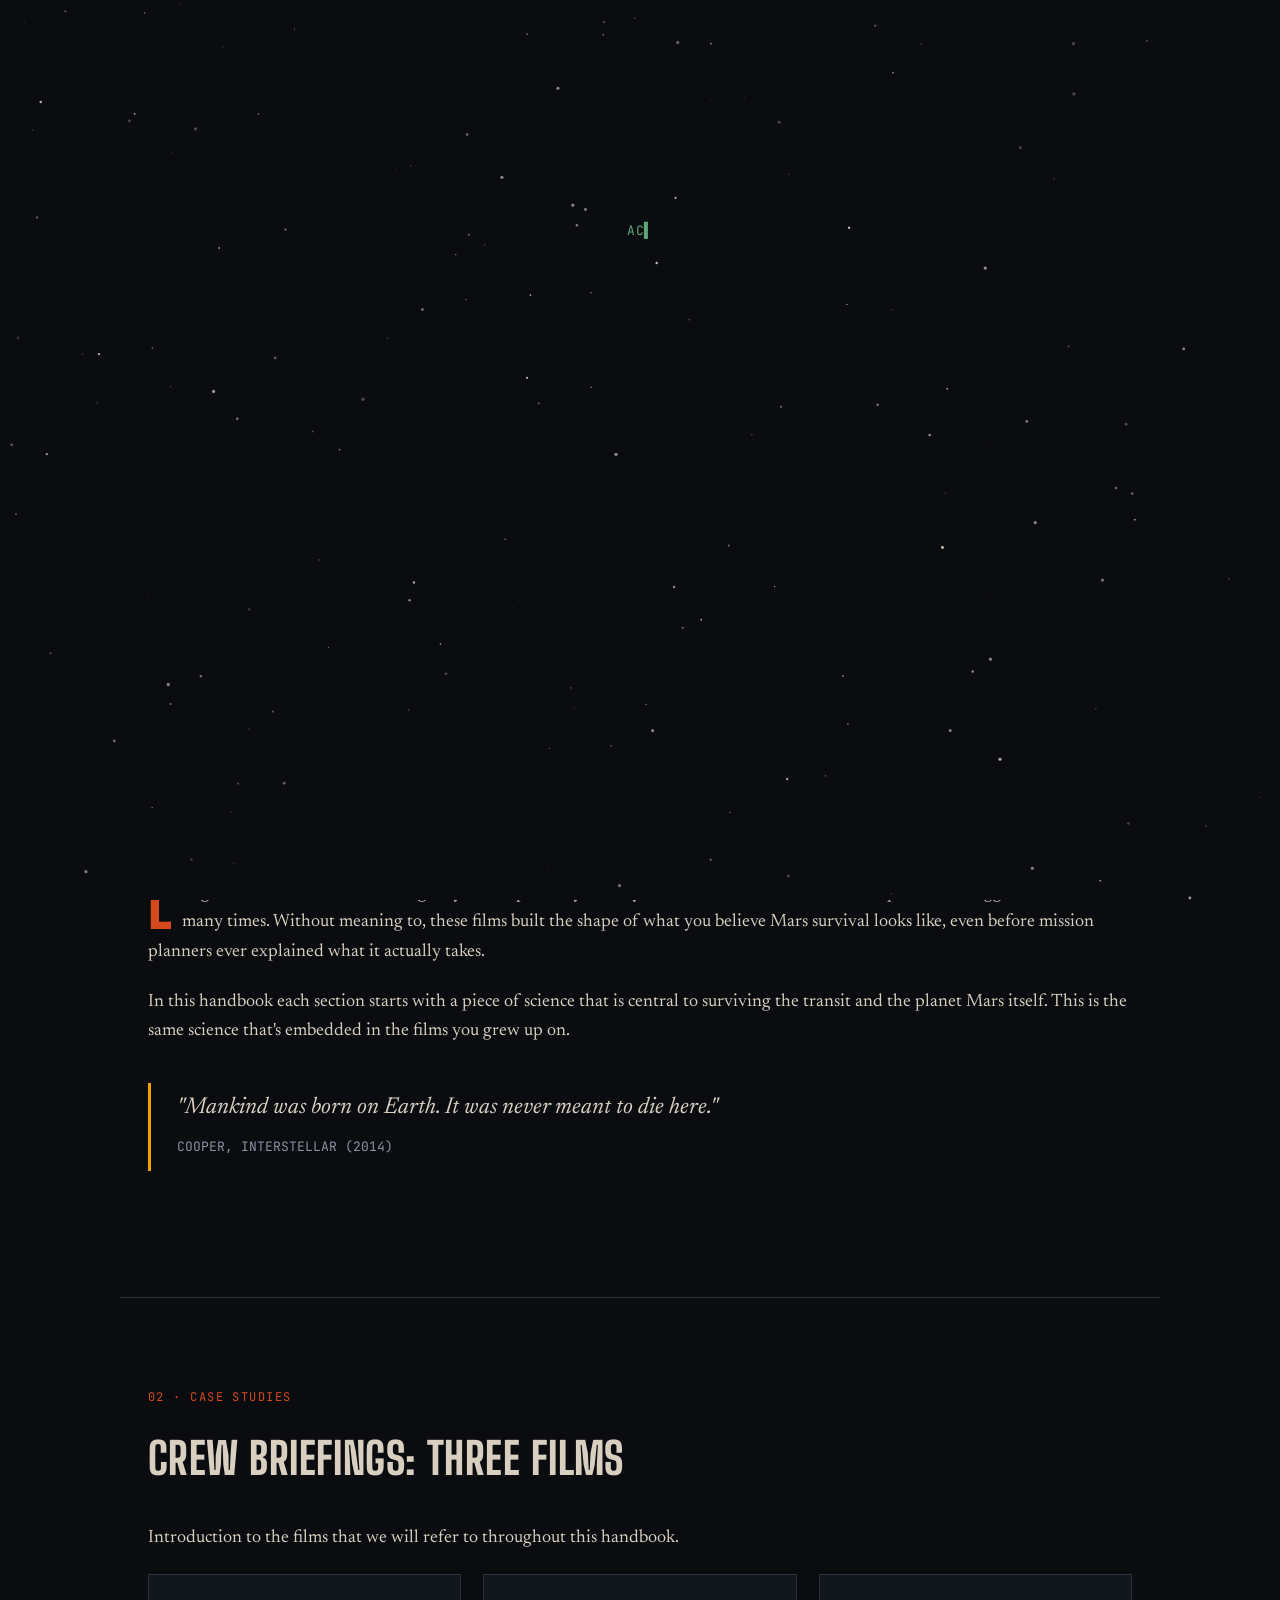
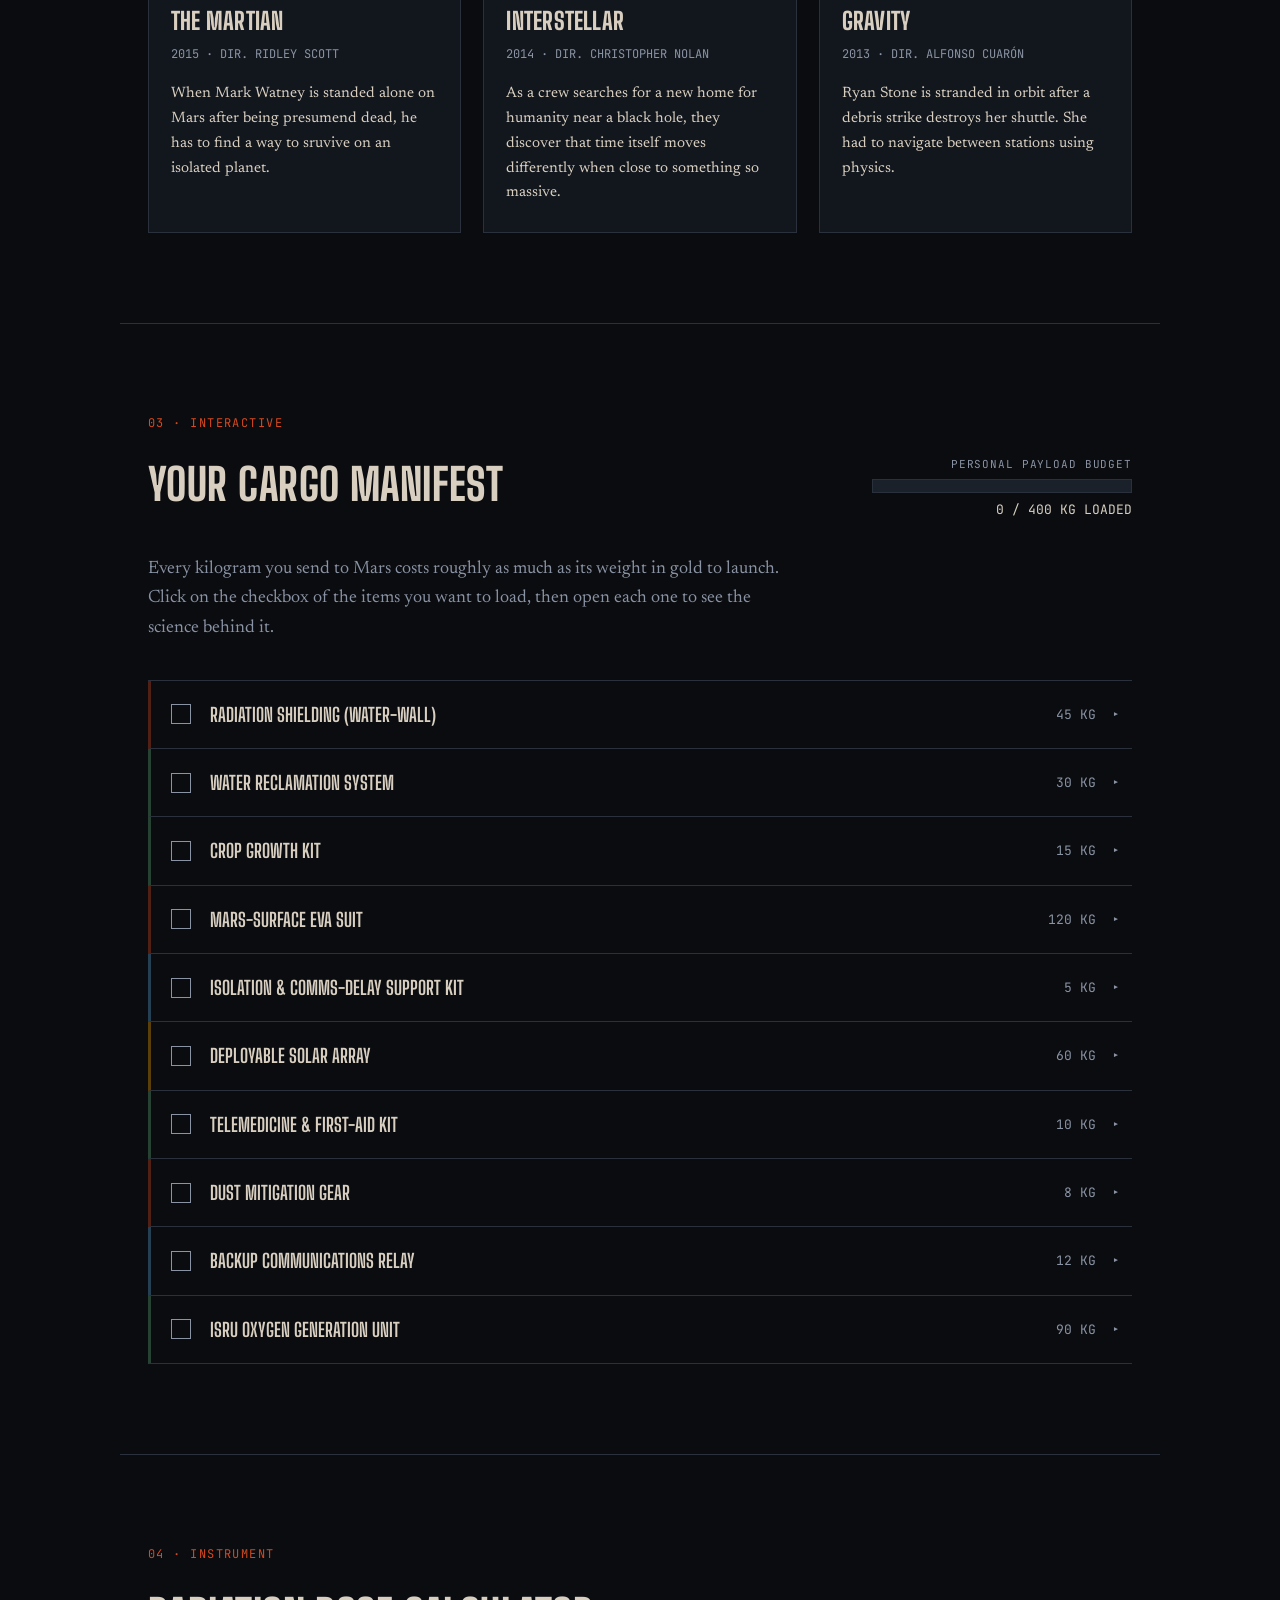
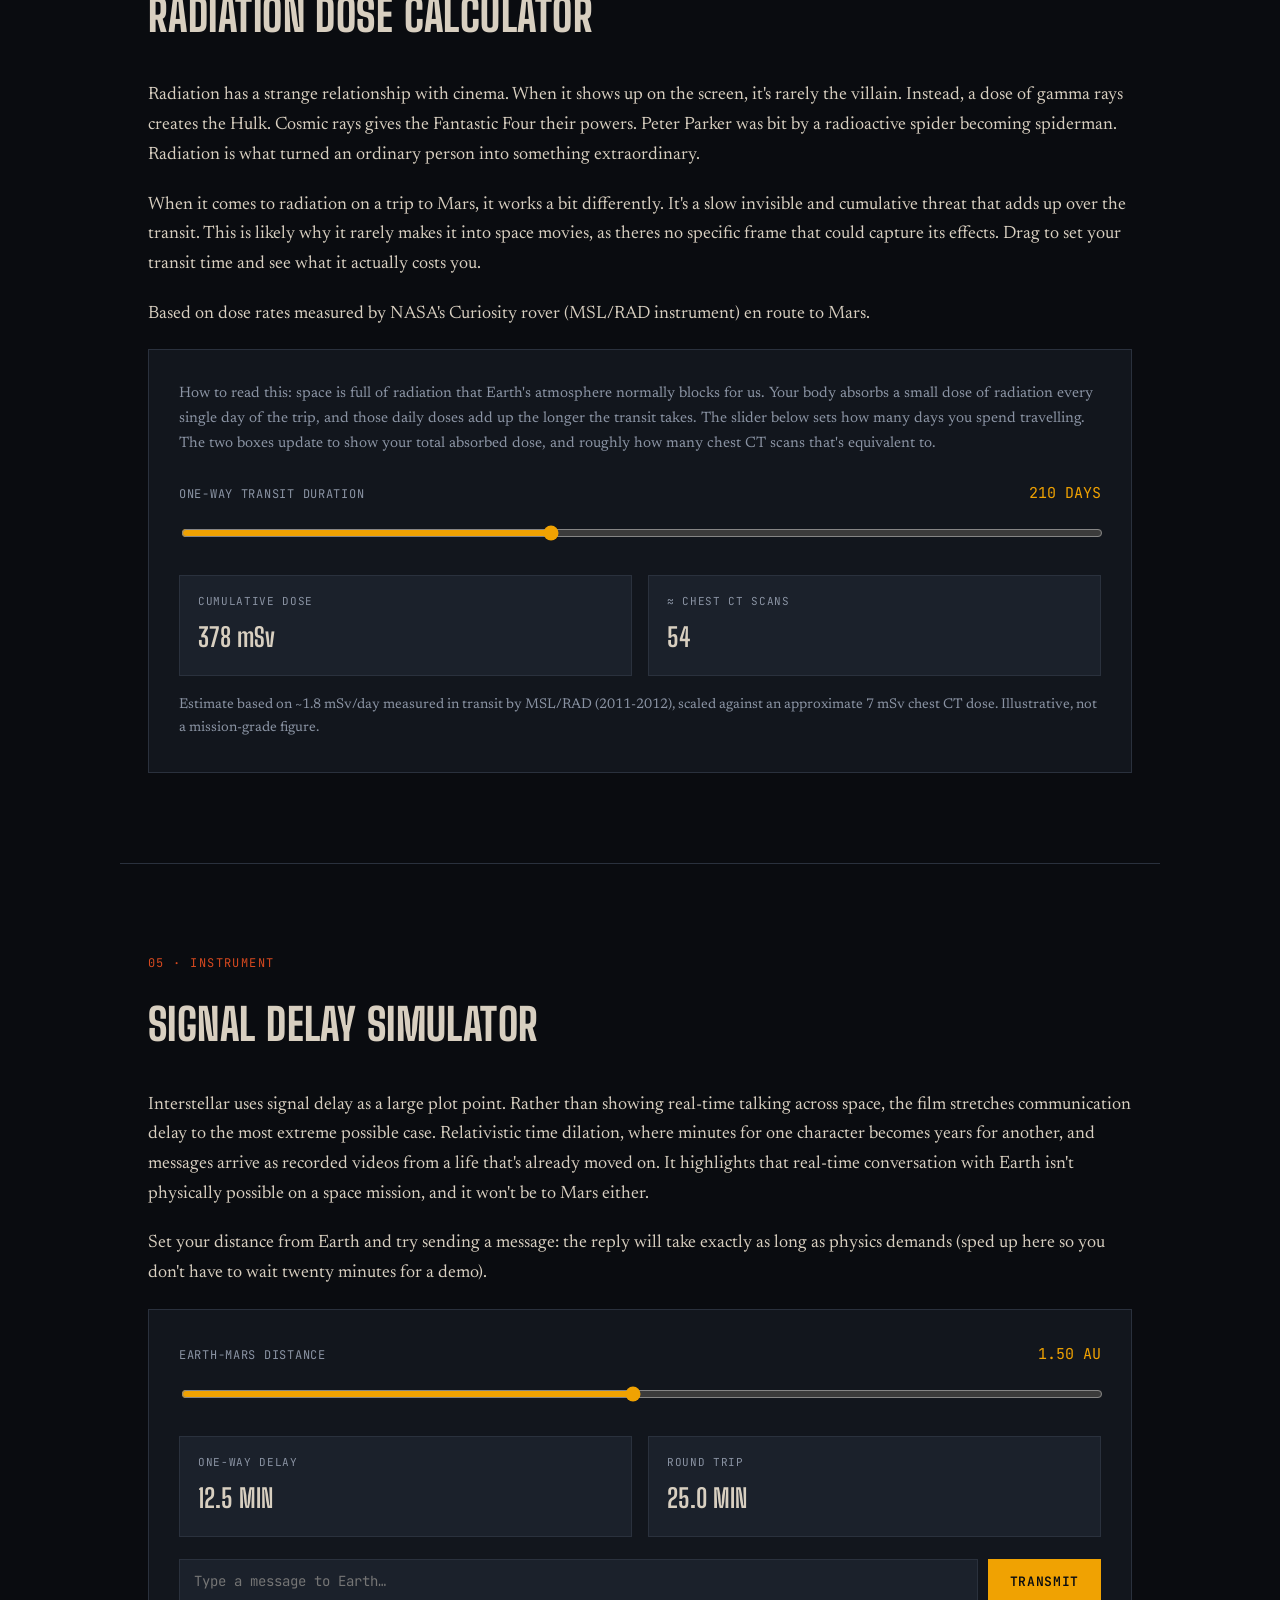
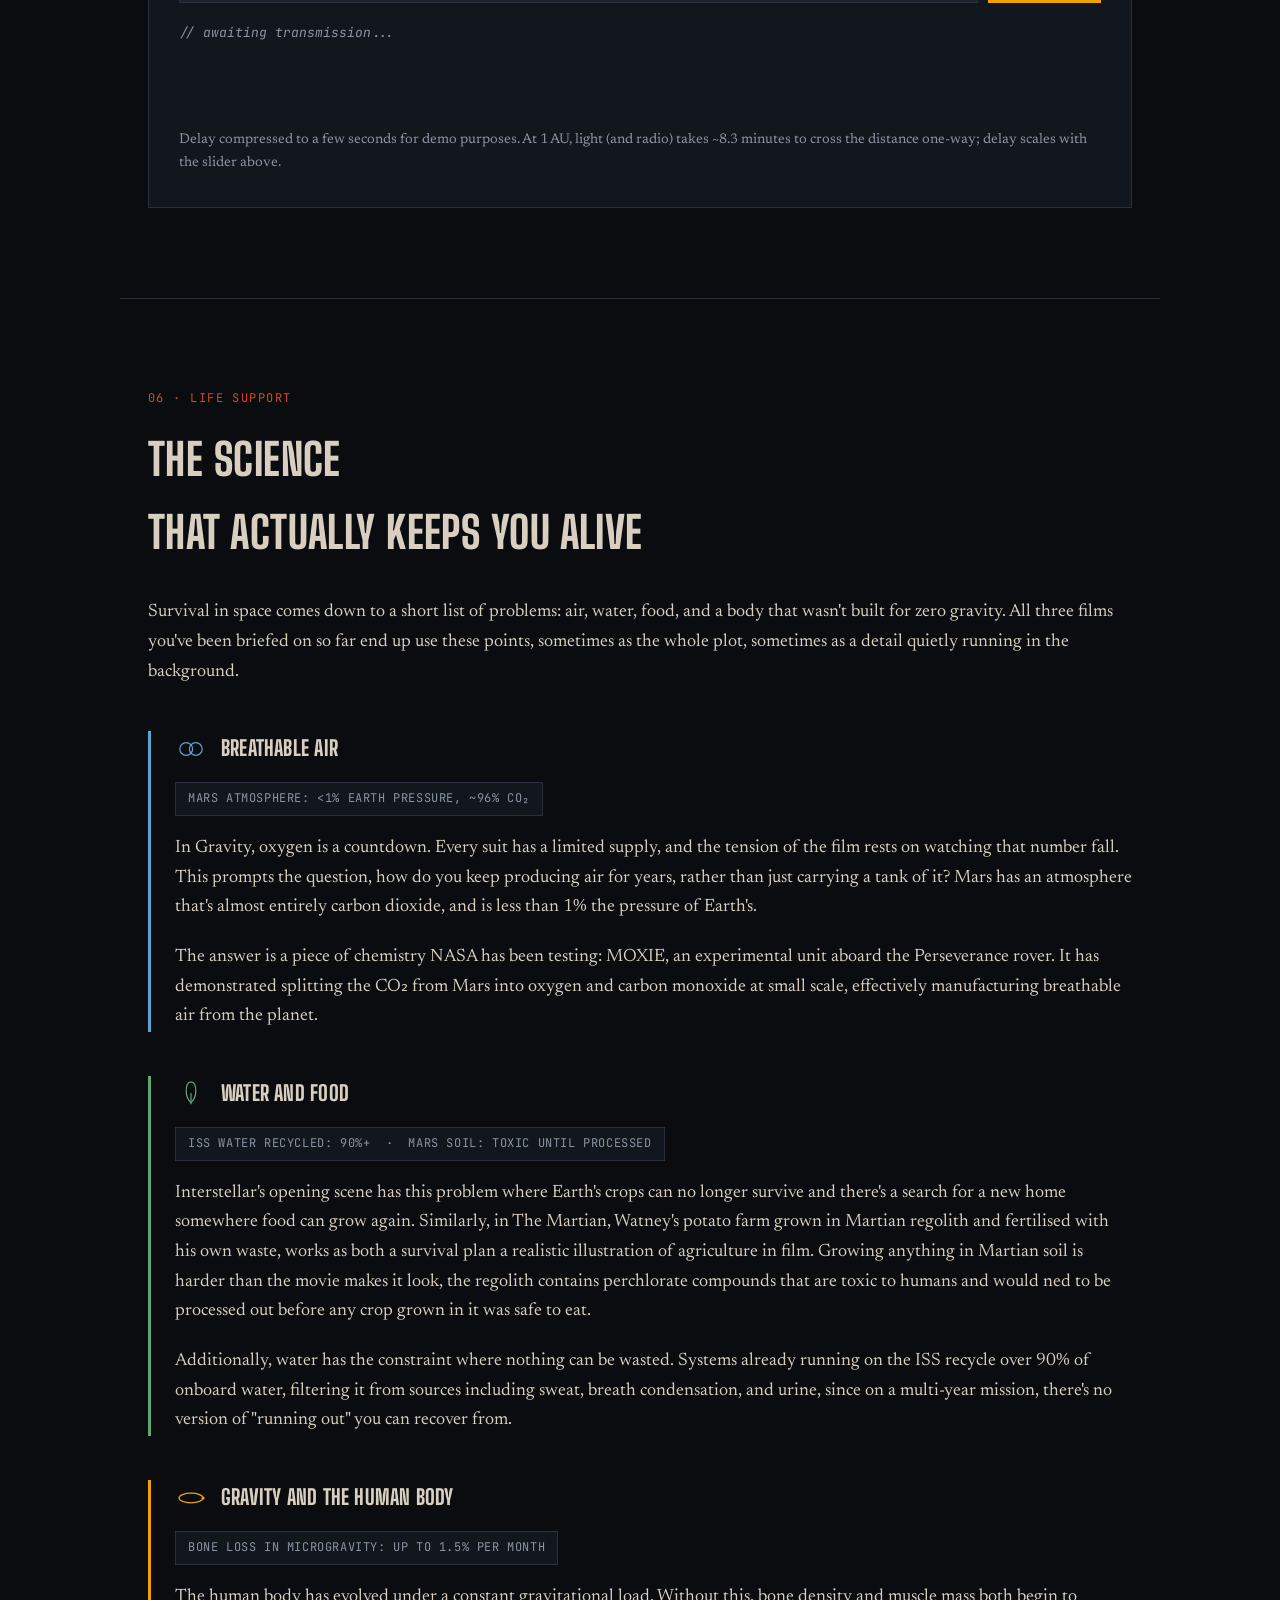
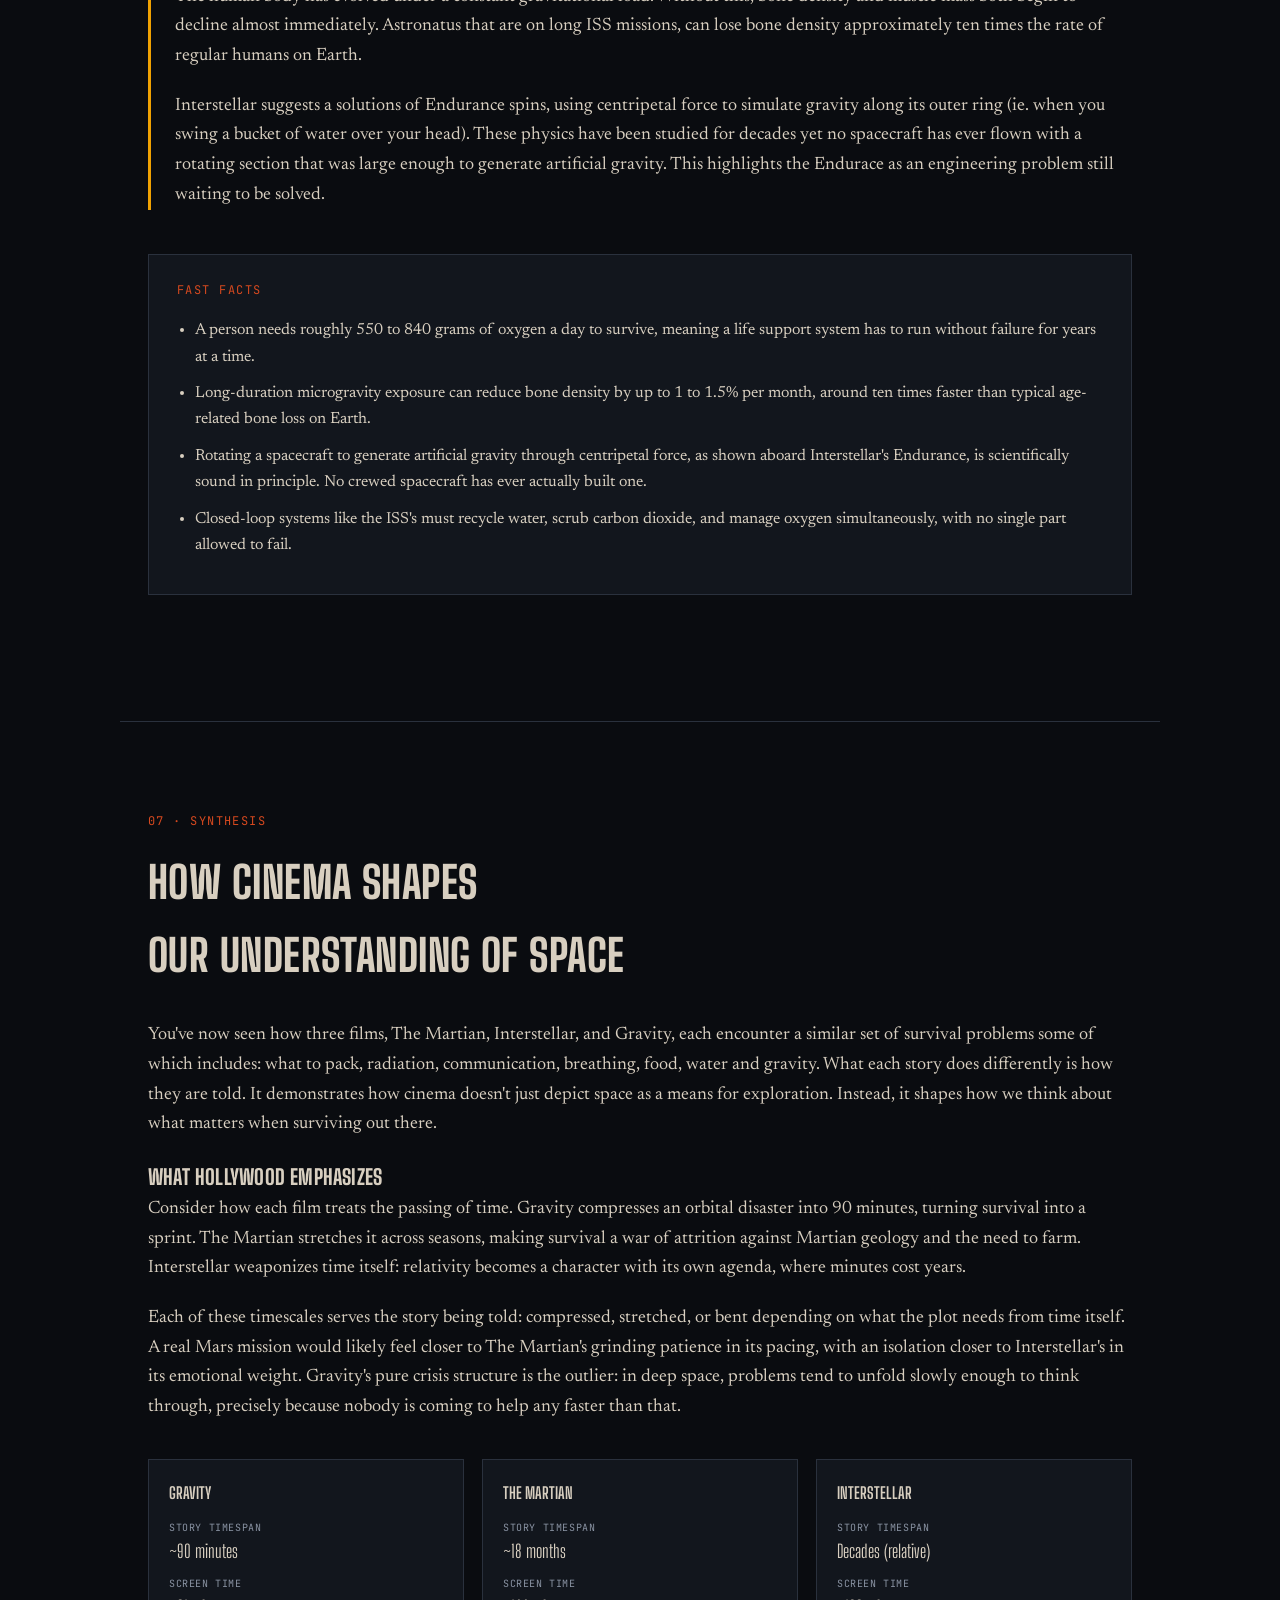
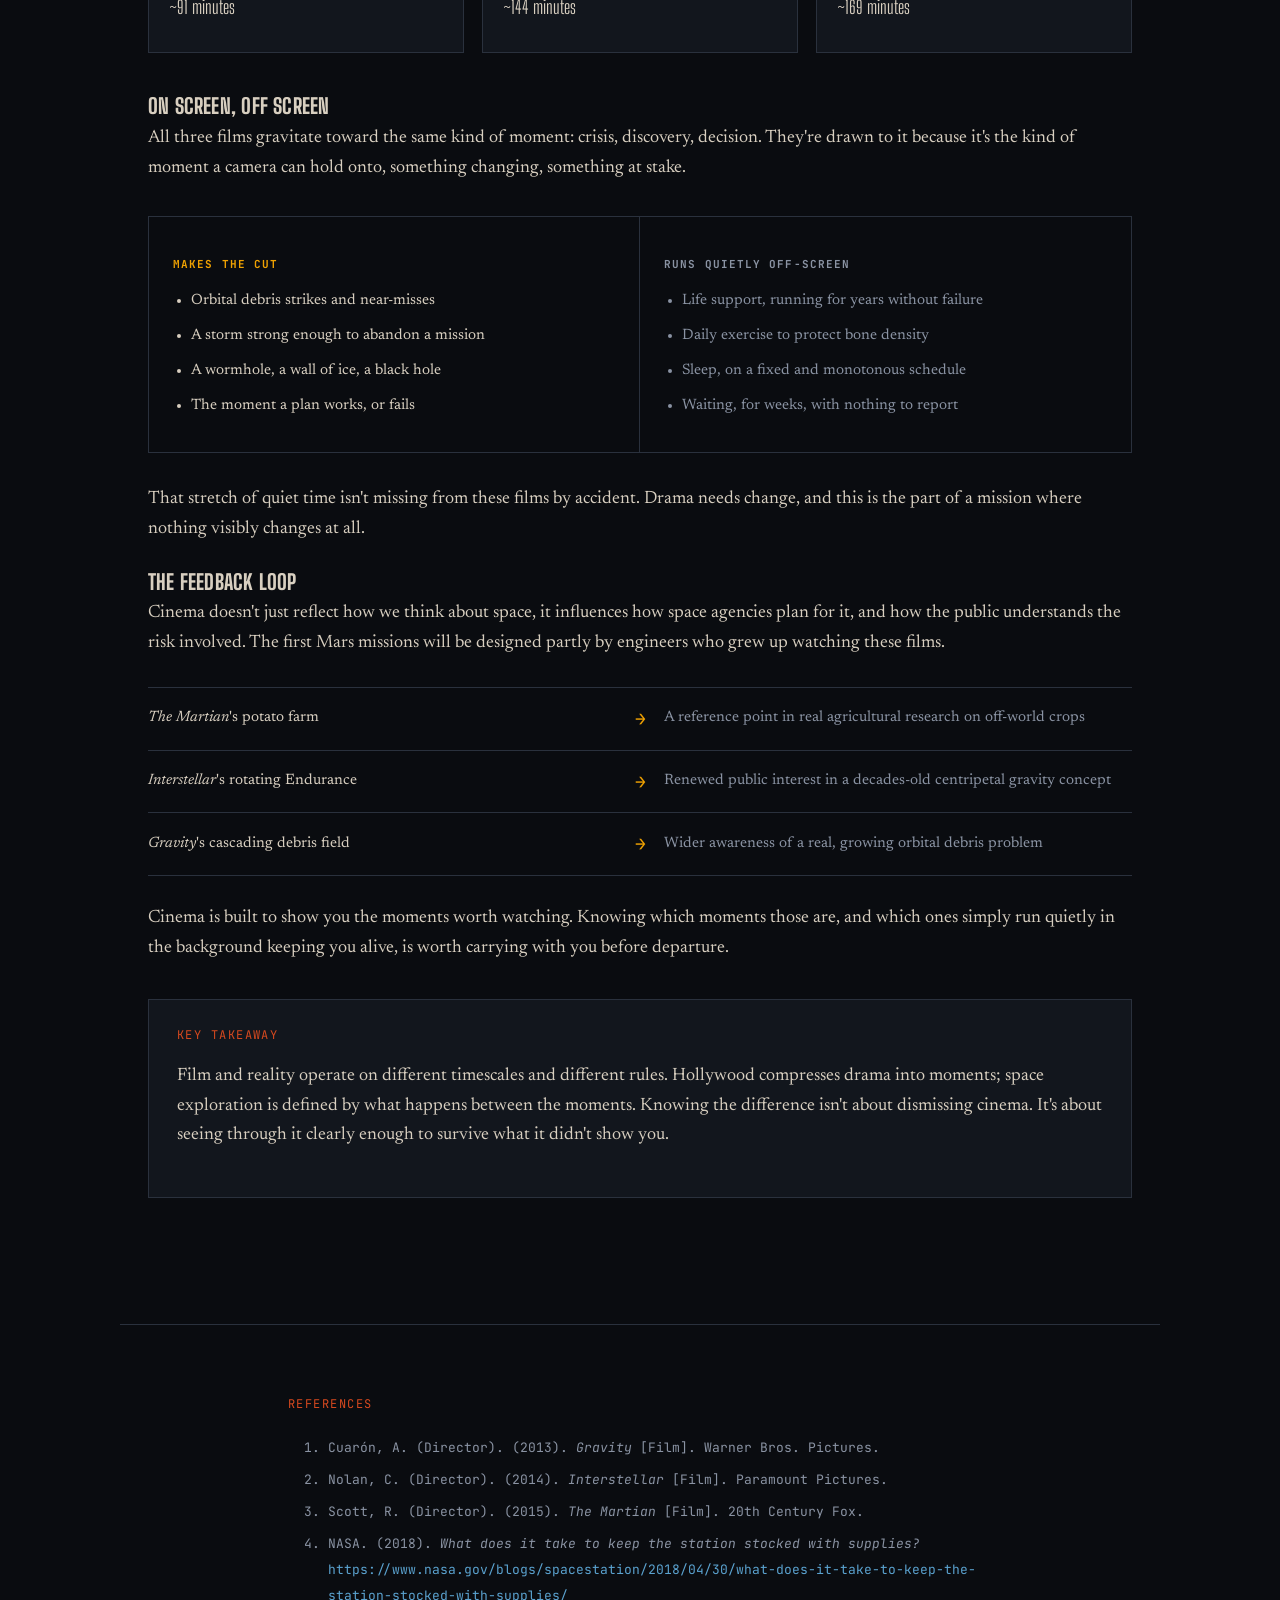
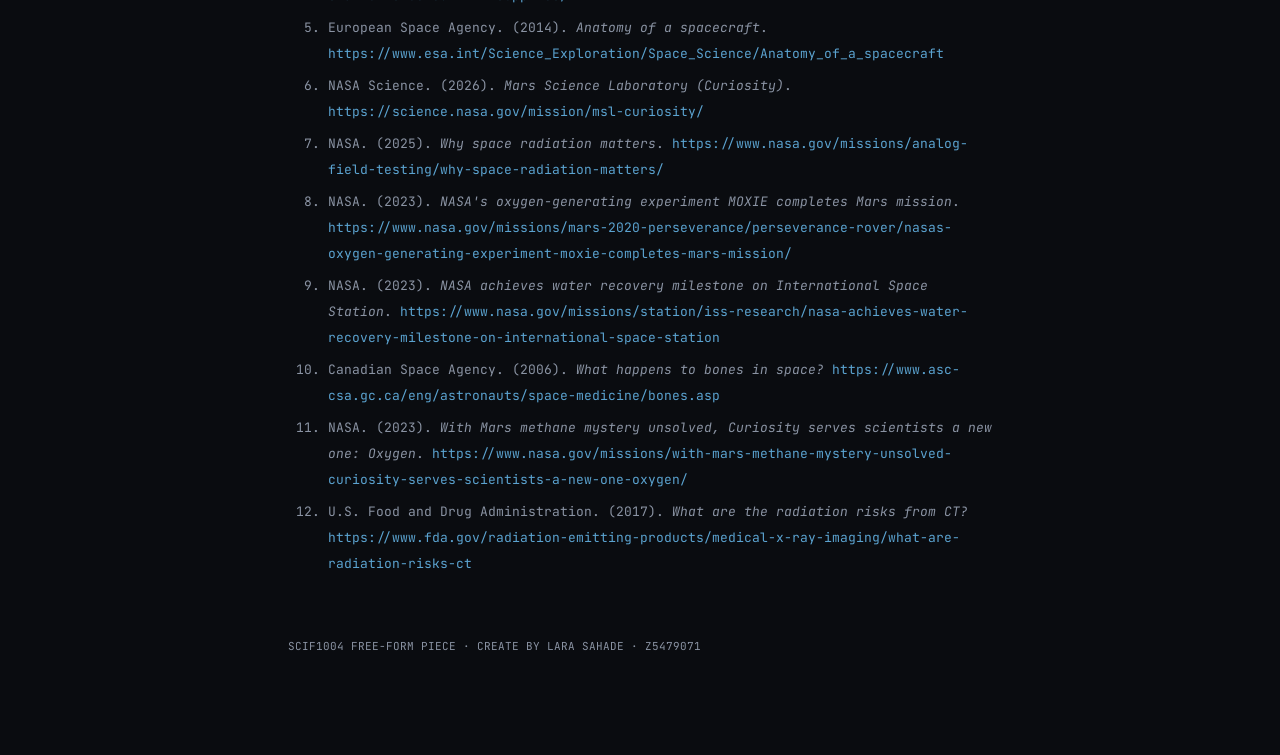
==== index.html @ 7c0cce7f "Restructuring" ====
<!doctype html>
<html lang="en">
  <head>
    <meta charset="UTF-8" />
    <meta name="viewport" content="width=device-width, initial-scale=1.0" />
    <title>The Space Survival Handbook</title>
    <link rel="preconnect" href="https://fonts.googleapis.com" />
    <link
      href="https://fonts.googleapis.com/css2?family=Big+Shoulders+Display:wght@600;700;800;900&family=Newsreader:ital,opsz,wght@0,6..72,400;0,6..72,500;0,6..72,600;1,6..72,400&family=JetBrains+Mono:wght@400;500;600&display=swap"
      rel="stylesheet"
    />
    <link rel="stylesheet" href="style.css" />
  </head>
  <body class="locked">
    <!-- ============ BOOT / SELECTION SCREEN ============ -->
    <div id="boot">
      <canvas id="bootCanvas"></canvas>
      <div class="boot-log mono" id="bootLog">&nbsp;</div>
      <h1 class="boot-title" id="bootTitle">
        Congratulations. If you're reading this, you've been selected as one of
        the lucky few to crew our journey to Mars.
      </h1>
      <p class="boot-sub" id="bootSub">
        Before you board, mission control has prepared a survival briefing built
        from thirteen years of Hollywood's classics.
      </p>
      <button id="beginBtn">BEGIN BRIEFING →</button>
    </div>

    <div class="stars"></div>

    <div class="statusbar">
      <div class="clockblock mono" id="missionClock">T-MINUS --</div>
      <nav>
        <a href="#films">Briefings</a>
        <a href="#manifest">Cargo Manifest</a>
        <a href="#radiation">Radiation</a>
        <a href="#comlink">Comm Delay</a>
        <a href="#refs">References</a>
      </nav>
    </div>

    <div class="hero" id="hero">
      <div class="patch">
        <svg viewBox="0 0 40 40" fill="none" xmlns="http://www.w3.org/2000/svg">
          <circle cx="20" cy="14" r="6" stroke="#F0A202" stroke-width="1.4" />
          <path
            d="M20 20 C11 20 6 27 6 34 H34 C34 27 29 20 20 20 Z"
            stroke="#F0A202"
            stroke-width="1.4"
          />
          <circle cx="20" cy="14" r="1.4" fill="#F0A202" />
        </svg>
      </div>
      <div class="eyebrow">CLASSIFIED · CREW EYES ONLY</div>
      <h1 class="headline">
        The Space Survival Handbook:
        <em>The Science of Getting to Mars</em>
      </h1>
      <p class="standfirst">Written by Lara Sahade (z5479071)</p>
      <div class="byline">
        <span>ISSUED TO: CREW MEMBER</span>
        <span>CLEARANCE: CREW</span>
        <span>EST. READ 10 MIN</span>
      </div>
    </div>

    <section>
      <div class="section-label">01 · DISPATCH</div>
      <h2 class="title">Welcome aboard</h2>
      <p class="dropcap">
        Long before our crew selection began, you had probably already watched
        astronauts race around space and struggle with survival many times.
        Without meaning to, these films built the shape of what you believe Mars
        survival looks like, even before mission planners ever explained what it
        actually takes.
      </p>
      <p>
        In this handbook each section starts with a piece of science that is
        central to surviving the transit and the planet Mars itself. This is the
        same science that's embedded in the films you grew up on.
      </p>
      <blockquote>
        "Mankind was born on Earth. It was never meant to die here."
        <br /><span
          class="mono"
          style="font-size: 13px; font-style: normal; color: var(--text-dim)"
          >COOPER, INTERSTELLAR (2014)</span
        >
      </blockquote>
    </section>

    <section class="wide" id="films">
      <div class="section-label">02 · CASE STUDIES</div>
      <h2 class="title">Crew briefings: three films</h2>
      <p>
        Introduction to the films that we will refer to throughout this
        handbook.
      </p>
      <div class="film-grid">
        <div class="film-card">
          <h3>The Martian</h3>
          <div class="film-year">2015 · DIR. RIDLEY SCOTT</div>
          <p>
            When Mark Watney is standed alone on Mars after being presumend
            dead, he has to find a way to sruvive on an isolated planet.
          </p>
        </div>
        <div class="film-card">
          <h3>Interstellar</h3>
          <div class="film-year">2014 · DIR. CHRISTOPHER NOLAN</div>
          <p>
            As a crew searches for a new home for humanity near a black hole,
            they discover that time itself moves differently when close to
            something so massive.
          </p>
        </div>
        <div class="film-card">
          <h3>Gravity</h3>
          <div class="film-year">2013 · DIR. ALFONSO CUARÓN</div>
          <p>
            Ryan Stone is stranded in orbit after a debris strike destroys her
            shuttle. She had to navigate between stations using physics.
          </p>
        </div>
      </div>
    </section>

    <section class="wide" id="manifest">
      <div class="section-label">03 · INTERACTIVE</div>
      <div class="manifest-head">
        <h2 class="title" style="margin-bottom: 0">Your cargo manifest</h2>
        <div class="gauge-wrap">
          <div class="gauge-label">PERSONAL PAYLOAD BUDGET</div>
          <div class="gauge-track">
            <div class="gauge-fill" id="gaugeFill"></div>
          </div>
          <div class="gauge-readout" id="gaugeReadout">0 / 400 KG LOADED</div>
        </div>
      </div>
      <p style="max-width: 640px; color: var(--text-dim); margin-bottom: 36px">
        Every kilogram you send to Mars costs roughly as much as its weight in
        gold to launch. Click on the checkbox of the items you want to load,
        then open each one to see the science behind it.
      </p>
      <div class="manifest-list" id="manifestList"></div>
    </section>

    <section class="wide" id="radiation">
      <div class="section-label">04 · INSTRUMENT</div>
      <h2 class="title">Radiation dose calculator</h2>
      <p>
        Radiation has a strange relationship with cinema. When it shows up on
        the screen, it's rarely the villain. Instead, a dose of gamma rays
        creates the Hulk. Cosmic rays gives the Fantastic Four their powers.
        Peter Parker was bit by a radioactive spider becoming spiderman.
        Radiation is what turned an ordinary person into something
        extraordinary.
      </p>

      <p>
        When it comes to radiation on a trip to Mars, it works a bit
        differently. It's a slow invisible and cumulative threat that adds up
        over the transit. This is likely why it rarely makes it into space
        movies, as theres no specific frame that could capture its effects. Drag
        to set your transit time and see what it actually costs you.
      </p>

      <p>
        Based on dose rates measured by NASA's Curiosity rover (MSL/RAD
        instrument) en route to Mars.
      </p>
      <div class="instrument">
        <p style="font-size: 15px; color: var(--text-dim); margin-bottom: 24px">
          How to read this: space is full of radiation that Earth's atmosphere
          normally blocks for us. Your body absorbs a small dose of radiation
          every single day of the trip, and those daily doses add up the longer
          the transit takes. The slider below sets how many days you spend
          travelling. The two boxes update to show your total absorbed dose, and
          roughly how many chest CT scans that's equivalent to.
        </p>
        <div class="instrument-row">
          <label
            for="radSlider"
            class="mono"
            style="
              font-size: 12px;
              letter-spacing: 0.06em;
              color: var(--text-dim);
            "
            >ONE-WAY TRANSIT DURATION</label
          >
          <span class="val" id="radDaysLabel">210 DAYS</span>
        </div>
        <input
          type="range"
          id="radSlider"
          min="150"
          max="300"
          value="210"
          step="1"
        />
        <div class="readout-grid">
          <div class="readout">
            <div class="rlabel">CUMULATIVE DOSE</div>
            <div class="rvalue" id="radDose">378 mSv</div>
          </div>
          <div class="readout">
            <div class="rlabel">≈ CHEST CT SCANS</div>
            <div class="rvalue" id="radCT">54</div>
          </div>
        </div>
        <div class="instrument-note">
          Estimate based on ~1.8 mSv/day measured in transit by MSL/RAD
          (2011-2012), scaled against an approximate 7 mSv chest CT dose.
          Illustrative, not a mission-grade figure.
        </div>
      </div>
    </section>

    <section class="wide" id="comlink">
      <div class="section-label">05 · INSTRUMENT</div>
      <h2 class="title">Signal delay simulator</h2>
      <p>
        Interstellar uses signal delay as a large plot point. Rather than
        showing real-time talking across space, the film stretches communication
        delay to the most extreme possible case. Relativistic time dilation,
        where minutes for one character becomes years for another, and messages
        arrive as recorded videos from a life that's already moved on. It
        highlights that real-time conversation with Earth isn't physically
        possible on a space mission, and it won't be to Mars either.
      </p>

      <p>
        Set your distance from Earth and try sending a message: the reply will
        take exactly as long as physics demands (sped up here so you don't have
        to wait twenty minutes for a demo).
      </p>

      <div class="instrument">
        <div class="instrument-row">
          <label
            for="distSlider"
            class="mono"
            style="
              font-size: 12px;
              letter-spacing: 0.06em;
              color: var(--text-dim);
            "
            >EARTH-MARS DISTANCE</label
          >
          <span class="val" id="distLabel">1.5 AU</span>
        </div>
        <input
          type="range"
          id="distSlider"
          min="0.52"
          max="2.52"
          value="1.5"
          step="0.01"
        />
        <div class="readout-grid">
          <div class="readout">
            <div class="rlabel">ONE-WAY DELAY</div>
            <div class="rvalue" id="delayReal">12.5 MIN</div>
          </div>
          <div class="readout">
            <div class="rlabel">ROUND TRIP</div>
            <div class="rvalue" id="delayRoundtrip">25.0 MIN</div>
          </div>
        </div>
        <div class="comlink">
          <div class="comlink-input">
            <input
              type="text"
              id="comlinkText"
              class="mono"
              placeholder="Type a message to Earth…"
              maxlength="80"
            />
            <button id="comlinkSend">TRANSMIT</button>
          </div>
          <div class="comlink-log" id="comlinkLog">
            <div class="sys">// awaiting transmission...</div>
          </div>
        </div>
        <div class="instrument-note">
          Delay compressed to a few seconds for demo purposes. At 1 AU, light
          (and radio) takes ~8.3 minutes to cross the distance one-way; delay
          scales with the slider above.
        </div>
      </div>
    </section>

    <section>
      <div class="section-label">06 · LIFE SUPPORT</div>
      <h2 class="title">The science<br />that actually keeps you alive</h2>
      <p>
        Survival in space comes down to a short list of problems: air, water,
        food, and a body that wasn't built for zero gravity. All three films
        you've been briefed on so far end up use these points, sometimes as the
        whole plot, sometimes as a detail quietly running in the background.
      </p>

      <div class="concept-block concept-block--air">
        <div class="concept-head">
          <svg
            class="concept-icon"
            viewBox="0 0 40 40"
            fill="none"
            stroke="currentColor"
            stroke-width="1.5"
          >
            <circle cx="14" cy="20" r="8" />
            <circle cx="26" cy="20" r="8" />
          </svg>
          <h3 style="margin: 0">Breathable air</h3>
        </div>
        <div class="concept-stat">
          MARS ATMOSPHERE: &lt;1% EARTH PRESSURE, ~96% CO₂
        </div>
        <p>
          In Gravity, oxygen is a countdown. Every suit has a limited supply,
          and the tension of the film rests on watching that number fall. This
          prompts the question, how do you keep producing air for years, rather
          than just carrying a tank of it? Mars has an atmosphere that's almost
          entirely carbon dioxide, and is less than 1% the pressure of Earth's.
        </p>

        <p>
          The answer is a piece of chemistry NASA has been testing: MOXIE, an
          experimental unit aboard the Perseverance rover. It has demonstrated
          splitting the CO₂ from Mars into oxygen and carbon monoxide at small
          scale, effectively manufacturing breathable air from the planet.
        </p>
      </div>

      <div class="concept-block concept-block--food">
        <div class="concept-head">
          <svg
            class="concept-icon"
            viewBox="0 0 40 40"
            fill="none"
            stroke="currentColor"
            stroke-width="1.5"
          >
            <path
              d="M20 6 C14 6 14 14 14 18 C14 26 20 32 20 32 C20 32 26 26 26 18 C26 14 26 6 20 6 Z"
            />
            <line x1="20" y1="20" x2="20" y2="34" />
          </svg>
          <h3 style="margin: 0">Water and food</h3>
        </div>
        <div class="concept-stat">
          ISS WATER RECYCLED: 90%+ &nbsp;·&nbsp; MARS SOIL: TOXIC UNTIL
          PROCESSED
        </div>
        <p>
          Interstellar's opening scene has this problem where Earth's crops can
          no longer survive and there's a search for a new home somewhere food
          can grow again. Similarly, in The Martian, Watney's potato farm grown
          in Martian regolith and fertilised with his own waste, works as both a
          survival plan a realistic illustration of agriculture in film. Growing
          anything in Martian soil is harder than the movie makes it look, the
          regolith contains perchlorate compounds that are toxic to humans and
          would ned to be processed out before any crop grown in it was safe to
          eat.
        </p>

        <p>
          Additionally, water has the constraint where nothing can be wasted.
          Systems already running on the ISS recycle over 90% of onboard water,
          filtering it from sources including sweat, breath condensation, and
          urine, since on a multi-year mission, there's no version of "running
          out" you can recover from.
        </p>
      </div>

      <div class="concept-block concept-block--gravity">
        <div class="concept-head">
          <svg
            class="concept-icon"
            viewBox="0 0 40 40"
            fill="none"
            stroke="currentColor"
            stroke-width="1.5"
          >
            <ellipse cx="20" cy="20" rx="15" ry="6" />
            <circle cx="35" cy="20" r="2" fill="currentColor" stroke="none" />
          </svg>
          <h3 style="margin: 0">Gravity and the human body</h3>
        </div>
        <div class="concept-stat">
          BONE LOSS IN MICROGRAVITY: UP TO 1.5% PER MONTH
        </div>
        <p>
          The human body has evolved under a constant gravitational load.
          Without this, bone density and muscle mass both begin to decline
          almost immediately. Astronatus that are on long ISS missions, can lose
          bone density approximately ten times the rate of regular humans on
          Earth.
        </p>

        <p>
          Interstellar suggests a solutions of Endurance spins, using
          centripetal force to simulate gravity along its outer ring (ie. when
          you swing a bucket of water over your head). These physics have been
          studied for decades yet no spacecraft has ever flown with a rotating
          section that was large enough to generate artificial gravity. This
          highlights the Endurace as an engineering problem still waiting to be
          solved.
        </p>
      </div>

      <div class="factbox">
        <div class="section-label">FAST FACTS</div>
        <ul>
          <li>
            A person needs roughly 550 to 840 grams of oxygen a day to survive,
            meaning a life support system has to run without failure for years
            at a time.
          </li>
          <li>
            Long-duration microgravity exposure can reduce bone density by up to
            1 to 1.5% per month, around ten times faster than typical
            age-related bone loss on Earth.
          </li>
          <li>
            Rotating a spacecraft to generate artificial gravity through
            centripetal force, as shown aboard Interstellar's Endurance, is
            scientifically sound in principle. No crewed spacecraft has ever
            actually built one.
          </li>
          <li>
            Closed-loop systems like the ISS's must recycle water, scrub carbon
            dioxide, and manage oxygen simultaneously, with no single part
            allowed to fail.
          </li>
        </ul>
      </div>
    </section>

    <section>
      <div class="section-label">07 · SYNTHESIS</div>
      <h2 class="title">How cinema shapes<br />our understanding of space</h2>
      <p>
        You've now seen how three films, The Martian, Interstellar, and Gravity,
        each encounter a similar set of survival problems some of which
        includes: what to pack, radiation, communication, breathing, food, water
        and gravity. What each story does differently is how they are told. It
        demonstrates how cinema doesn't just depict space as a means for
        exploration. Instead, it shapes how we think about what matters when
        surviving out there.
      </p>

      <h3>What Hollywood emphasizes</h3>
      <p>
        Consider how each film treats the passing of time. Gravity compresses an
        orbital disaster into 90 minutes, turning survival into a sprint. The
        Martian stretches it across seasons, making survival a war of attrition
        against Martian geology and the need to farm. Interstellar weaponizes
        time itself: relativity becomes a character with its own agenda, where
        minutes cost years.
      </p>

      <p>
        Each of these timescales serves the story being told: compressed,
        stretched, or bent depending on what the plot needs from time itself. A
        real Mars mission would likely feel closer to The Martian's grinding
        patience in its pacing, with an isolation closer to Interstellar's in
        its emotional weight. Gravity's pure crisis structure is the outlier: in
        deep space, problems tend to unfold slowly enough to think through,
        precisely because nobody is coming to help any faster than that.
      </p>

      <div class="pace-grid">
        <div class="pace-card">
          <h4>Gravity</h4>
          <div class="pace-row">
            <div class="rlabel">STORY TIMESPAN</div>
            <div class="rvalue">~90 minutes</div>
          </div>
          <div class="pace-row">
            <div class="rlabel">SCREEN TIME</div>
            <div class="rvalue">~91 minutes</div>
          </div>
        </div>
        <div class="pace-card">
          <h4>The Martian</h4>
          <div class="pace-row">
            <div class="rlabel">STORY TIMESPAN</div>
            <div class="rvalue">~18 months</div>
          </div>
          <div class="pace-row">
            <div class="rlabel">SCREEN TIME</div>
            <div class="rvalue">~144 minutes</div>
          </div>
        </div>
        <div class="pace-card">
          <h4>Interstellar</h4>
          <div class="pace-row">
            <div class="rlabel">STORY TIMESPAN</div>
            <div class="rvalue">Decades (relative)</div>
          </div>
          <div class="pace-row">
            <div class="rlabel">SCREEN TIME</div>
            <div class="rvalue">~169 minutes</div>
          </div>
        </div>
      </div>

      <h3>On screen, off screen</h3>
      <p>
        All three films gravitate toward the same kind of moment: crisis,
        discovery, decision. They're drawn to it because it's the kind of moment
        a camera can hold onto, something changing, something at stake.
      </p>

      <div class="screen-split">
        <div class="screen-col on">
          <h4>MAKES THE CUT</h4>
          <ul>
            <li>Orbital debris strikes and near-misses</li>
            <li>A storm strong enough to abandon a mission</li>
            <li>A wormhole, a wall of ice, a black hole</li>
            <li>The moment a plan works, or fails</li>
          </ul>
        </div>
        <div class="screen-col off">
          <h4>RUNS QUIETLY OFF-SCREEN</h4>
          <ul>
            <li>Life support, running for years without failure</li>
            <li>Daily exercise to protect bone density</li>
            <li>Sleep, on a fixed and monotonous schedule</li>
            <li>Waiting, for weeks, with nothing to report</li>
          </ul>
        </div>
      </div>

      <p>
        That stretch of quiet time isn't missing from these films by accident.
        Drama needs change, and this is the part of a mission where nothing
        visibly changes at all.
      </p>

      <h3>The feedback loop</h3>
      <p>
        Cinema doesn't just reflect how we think about space, it influences how
        space agencies plan for it, and how the public understands the risk
        involved. The first Mars missions will be designed partly by engineers
        who grew up watching these films.
      </p>

      <div class="influence-list">
        <div class="influence-row">
          <div class="scene"><em>The Martian</em>'s potato farm</div>
          <div class="arrow">→</div>
          <div class="real">
            A reference point in real agricultural research on off-world crops
          </div>
        </div>
        <div class="influence-row">
          <div class="scene"><em>Interstellar</em>'s rotating Endurance</div>
          <div class="arrow">→</div>
          <div class="real">
            Renewed public interest in a decades-old centripetal gravity concept
          </div>
        </div>
        <div class="influence-row">
          <div class="scene"><em>Gravity</em>'s cascading debris field</div>
          <div class="arrow">→</div>
          <div class="real">
            Wider awareness of a real, growing orbital debris problem
          </div>
        </div>
      </div>

      <p>
        Cinema is built to show you the moments worth watching. Knowing which
        moments those are, and which ones simply run quietly in the background
        keeping you alive, is worth carrying with you before departure.
      </p>

      <div class="factbox">
        <div class="section-label">KEY TAKEAWAY</div>
        <p>
          Film and reality operate on different timescales and different rules.
          Hollywood compresses drama into moments; space exploration is defined
          by what happens between the moments. Knowing the difference isn't
          about dismissing cinema. It's about seeing through it clearly enough
          to survive what it didn't show you.
        </p>
      </div>
    </section>

    <footer id="refs">
      <div class="section-label">REFERENCES</div>
      <ol class="refs">
        <li>
          Cuarón, A. (Director). (2013). <em>Gravity</em> [Film]. Warner Bros.
          Pictures.
        </li>
        <li>
          Nolan, C. (Director). (2014). <em>Interstellar</em> [Film]. Paramount
          Pictures.
        </li>
        <li>
          Scott, R. (Director). (2015). <em>The Martian</em> [Film]. 20th
          Century Fox.
        </li>
        <li>
          NASA. (2018).
          <em>What does it take to keep the station stocked with supplies?</em>
          <a
            href="https://www.nasa.gov/blogs/spacestation/2018/04/30/what-does-it-take-to-keep-the-station-stocked-with-supplies/"
            target="_blank"
            rel="noopener"
            >https://www.nasa.gov/blogs/spacestation/2018/04/30/what-does-it-take-to-keep-the-station-stocked-with-supplies/</a
          >
        </li>
        <li>
          European Space Agency. (2014). <em>Anatomy of a spacecraft</em>.
          <a
            href="https://www.esa.int/Science_Exploration/Space_Science/Anatomy_of_a_spacecraft"
            target="_blank"
            rel="noopener"
            >https://www.esa.int/Science_Exploration/Space_Science/Anatomy_of_a_spacecraft</a
          >
        </li>
        <li>
          NASA Science. (2026). <em>Mars Science Laboratory (Curiosity)</em>.
          <a
            href="https://science.nasa.gov/mission/msl-curiosity/"
            target="_blank"
            rel="noopener"
            >https://science.nasa.gov/mission/msl-curiosity/</a
          >
        </li>
        <li>
          NASA. (2025). <em>Why space radiation matters</em>.
          <a
            href="https://www.nasa.gov/missions/analog-field-testing/why-space-radiation-matters/"
            target="_blank"
            rel="noopener"
            >https://www.nasa.gov/missions/analog-field-testing/why-space-radiation-matters/</a
          >
        </li>
        <li>
          NASA. (2023).
          <em
            >NASA's oxygen-generating experiment MOXIE completes Mars
            mission</em
          >.
          <a
            href="https://www.nasa.gov/missions/mars-2020-perseverance/perseverance-rover/nasas-oxygen-generating-experiment-moxie-completes-mars-mission/"
            target="_blank"
            rel="noopener"
            >https://www.nasa.gov/missions/mars-2020-perseverance/perseverance-rover/nasas-oxygen-generating-experiment-moxie-completes-mars-mission/</a
          >
        </li>
        <li>
          NASA. (2023).
          <em
            >NASA achieves water recovery milestone on International Space
            Station</em
          >.
          <a
            href="https://www.nasa.gov/missions/station/iss-research/nasa-achieves-water-recovery-milestone-on-international-space-station"
            target="_blank"
            rel="noopener"
            >https://www.nasa.gov/missions/station/iss-research/nasa-achieves-water-recovery-milestone-on-international-space-station</a
          >
        </li>
        <li>
          Canadian Space Agency. (2006).
          <em>What happens to bones in space?</em>
          <a
            href="https://www.asc-csa.gc.ca/eng/astronauts/space-medicine/bones.asp"
            target="_blank"
            rel="noopener"
            >https://www.asc-csa.gc.ca/eng/astronauts/space-medicine/bones.asp</a
          >
        </li>
        <li>
          NASA. (2023).
          <em
            >With Mars methane mystery unsolved, Curiosity serves scientists a
            new one: Oxygen</em
          >.
          <a
            href="https://www.nasa.gov/missions/with-mars-methane-mystery-unsolved-curiosity-serves-scientists-a-new-one-oxygen/"
            target="_blank"
            rel="noopener"
            >https://www.nasa.gov/missions/with-mars-methane-mystery-unsolved-curiosity-serves-scientists-a-new-one-oxygen/</a
          >
        </li>
        <li>
          U.S. Food and Drug Administration. (2017).
          <em>What are the radiation risks from CT?</em>
          <a
            href="https://www.fda.gov/radiation-emitting-products/medical-x-ray-imaging/what-are-radiation-risks-ct"
            target="_blank"
            rel="noopener"
            >https://www.fda.gov/radiation-emitting-products/medical-x-ray-imaging/what-are-radiation-risks-ct</a
          >
        </li>
      </ol>
      <div class="colophon">
        SCIF1004 FREE-FORM PIECE · CREATE BY LARA SAHADE · Z5479071
      </div>
    </footer>

    <script src="boot.js"></script>
    <script src="mission-clock.js"></script>
    <script src="cargo.js"></script>
    <script src="radiation-calc.js"></script>
    <script src="signal-delay.js"></script>
  </body>
</html>
---- style.css ----
:root {
  --bg-void: #0a0c10;
  --bg-panel: #12161d;
  --bg-panel-2: #1b212b;
  --mars-rust: #b23a1f;
  --mars-rust-bright: #d6491f;
  --signal-amber: #f0a202;
  --regolith: #d8cfc0;
  --telemetry-blue: #5ba3d0;
  --text-dim: #8a93a3;
  --hairline: #2a313d;
  --ok-green: #5fa777;
}
* {
  box-sizing: border-box;
}
html {
  scroll-behavior: smooth;
}
body {
  margin: 0;
  background: var(--bg-void);
  color: var(--regolith);
  font-family: 'Newsreader', serif;
  font-size: 18px;
  line-height: 1.65;
  overflow-x: hidden;
}
body.locked {
  overflow: hidden;
  height: 100vh;
}
h1,
h2,
h3,
.display {
  font-family: 'Big Shoulders Display', sans-serif;
  text-transform: uppercase;
  letter-spacing: 0.01em;
  font-weight: 800;
  color: var(--regolith);
  margin: 0;
}
.mono {
  font-family: 'JetBrains Mono', monospace;
}
a {
  color: var(--telemetry-blue);
}
button {
  font-family: inherit;
  cursor: pointer;
}

/* ================= BOOT / SELECTION SCREEN ================= */
#boot {
  position: fixed;
  inset: 0;
  z-index: 200;
  background: var(--bg-void);
  display: flex;
  flex-direction: column;
  align-items: center;
  justify-content: center;
  text-align: center;
  padding: 40px;
  transition:
    opacity 0.8s ease,
    visibility 0.8s ease;
}
#boot.hidden {
  opacity: 0;
  visibility: hidden;
  pointer-events: none;
}
#bootCanvas {
  position: absolute;
  inset: 0;
  z-index: -1;
}
.boot-log {
  font-family: 'JetBrains Mono', monospace;
  font-size: 13px;
  color: var(--ok-green);
  letter-spacing: 0.05em;
  min-height: 20px;
  margin-bottom: 26px;
}
.boot-log .cursor {
  animation: blink 1s step-end infinite;
}
@keyframes blink {
  50% {
    opacity: 0;
  }
}
.boot-title {
  font-size: clamp(28px, 5vw, 45px);
  max-width: 720px;
  opacity: 0;
  transition: opacity 1s ease;
}
.boot-title.show {
  opacity: 1;
}
.boot-sub {
  font-family: 'Newsreader', serif;
  font-style: italic;
  color: var(--text-dim);
  font-size: 18px;
  max-width: 520px;
  margin-top: 20px;
  opacity: 0;
  transition: opacity 1s ease 0.3s;
}
.boot-sub.show {
  opacity: 1;
}
#beginBtn {
  margin-top: 44px;
  background: transparent;
  border: 1.5px solid var(--signal-amber);
  color: var(--signal-amber);
  font-family: 'JetBrains Mono', monospace;
  letter-spacing: 0.1em;
  font-size: 13px;
  padding: 14px 30px;
  opacity: 0;
  transition:
    opacity 1s ease 0.6s,
    background 0.2s ease,
    color 0.2s ease;
}
#beginBtn.show {
  opacity: 1;
}
#beginBtn:hover {
  background: var(--signal-amber);
  color: var(--bg-void);
}
.boot-scrollcue {
  position: absolute;
  bottom: 34px;
  left: 50%;
  transform: translateX(-50%);
  font-family: 'JetBrains Mono', monospace;
  font-size: 11px;
  letter-spacing: 0.12em;
  color: var(--text-dim);
  opacity: 0;
  transition: opacity 1s ease 1s;
  display: flex;
  flex-direction: column;
  align-items: center;
  gap: 6px;
}
.boot-scrollcue.show {
  opacity: 0.7;
}
.boot-scrollcue .chev {
  animation: chevbob 1.6s ease-in-out infinite;
  display: inline-block;
}
@keyframes chevbob {
  0%,
  100% {
    transform: translateY(0);
  }
  50% {
    transform: translateY(5px);
  }
}

/* ================= AMBIENT STARFIELD (main page) ================= */
.stars {
  position: fixed;
  inset: 0;
  z-index: -1;
  pointer-events: none;
  background-image:
    radial-gradient(1px 1px at 20% 30%, rgba(216, 207, 192, 0.5), transparent),
    radial-gradient(1px 1px at 65% 15%, rgba(216, 207, 192, 0.4), transparent),
    radial-gradient(
      1.5px 1.5px at 80% 60%,
      rgba(216, 207, 192, 0.35),
      transparent
    ),
    radial-gradient(1px 1px at 40% 80%, rgba(216, 207, 192, 0.4), transparent),
    radial-gradient(1px 1px at 90% 40%, rgba(216, 207, 192, 0.3), transparent),
    radial-gradient(
      1.5px 1.5px at 10% 65%,
      rgba(216, 207, 192, 0.3),
      transparent
    );
  background-size: 700px 700px;
  opacity: 0.6;
}

/* ================= STATUS BAR ================= */
.statusbar {
  position: sticky;
  top: 0;
  z-index: 50;
  display: flex;
  align-items: center;
  justify-content: space-between;
  padding: 10px 28px;
  background: rgba(10, 12, 16, 0.92);
  backdrop-filter: blur(6px);
  border-bottom: 1px solid var(--hairline);
  font-family: 'JetBrains Mono', monospace;
  font-size: 12px;
  letter-spacing: 0.06em;
  color: var(--text-dim);
  flex-wrap: wrap;
  gap: 10px;
}
.statusbar .clockblock {
  color: var(--signal-amber);
}
.statusbar nav {
  display: flex;
  gap: 22px;
  flex-wrap: wrap;
}
.statusbar nav a {
  color: var(--text-dim);
  text-decoration: none;
}
.statusbar nav a:hover {
  color: var(--regolith);
}

/* ================= HERO ================= */
.hero {
  position: relative;
  padding: 110px 28px 90px;
  max-width: 1000px;
  margin: 0 auto;
  border-bottom: 1px solid var(--hairline);
}
.hero > * {
  opacity: 0;
  transform: translateY(16px);
}
.hero.reveal > * {
  opacity: 1;
  transform: translateY(0);
  transition:
    opacity 0.7s ease,
    transform 0.7s ease;
}
.hero.reveal .patch {
  transition-delay: 0.05s;
}
.hero.reveal .eyebrow {
  transition-delay: 0.15s;
}
.hero.reveal .headline {
  transition-delay: 0.25s;
}
.hero.reveal .standfirst {
  transition-delay: 0.4s;
}
.hero.reveal .byline {
  transition-delay: 0.55s;
}
.patch {
  width: 78px;
  height: 78px;
  border: 2px solid var(--mars-rust-bright);
  border-radius: 50%;
  display: flex;
  align-items: center;
  justify-content: center;
  margin-bottom: 28px;
  position: relative;
}
.patch::before {
  content: '';
  position: absolute;
  inset: 6px;
  border: 1px dashed var(--signal-amber);
  border-radius: 50%;
  opacity: 0.55;
}
.patch svg {
  width: 34px;
  height: 34px;
}
.eyebrow {
  font-family: 'JetBrains Mono', monospace;
  color: var(--mars-rust-bright);
  letter-spacing: 0.12em;
  font-size: 13px;
  margin-bottom: 18px;
}
h1.headline {
  font-size: clamp(38px, 6.4vw, 76px);
  line-height: 0.98;
}
h1.headline em {
  font-style: normal;
  color: var(--mars-rust-bright);
}
.standfirst {
  font-family: 'Newsreader', serif;
  font-style: italic;
  font-size: 22px;
  color: var(--text-dim);
  max-width: 640px;
  margin-top: 26px;
}
.byline {
  margin-top: 34px;
  font-family: 'JetBrains Mono', monospace;
  font-size: 12px;
  color: var(--text-dim);
  letter-spacing: 0.05em;
  display: flex;
  gap: 24px;
  flex-wrap: wrap;
}

/* ================= SECTION SHELL ================= */
section {
  max-width: 1040px;
  margin: 0 auto;
  padding: 90px 28px;
  border-bottom: 1px solid var(--hairline);
}
section.wide {
  max-width: 1040px;
}
.section-label {
  font-family: 'JetBrains Mono', monospace;
  font-size: 12px;
  color: var(--mars-rust-bright);
  letter-spacing: 0.12em;
  margin-bottom: 14px;
}
h2.title {
  font-size: clamp(30px, 4vw, 44px);
  margin-bottom: 30px;
}
p {
  margin: 0 0 20px;
}
.dropcap:first-letter {
  font-family: 'Big Shoulders Display', sans-serif;
  font-weight: 800;
  font-size: 64px;
  float: left;
  line-height: 0.8;
  padding-right: 10px;
  color: var(--mars-rust-bright);
}
blockquote {
  margin: 36px 0;
  padding: 6px 0 6px 26px;
  border-left: 3px solid var(--signal-amber);
  font-style: italic;
  font-size: 23px;
  color: var(--regolith);
}

/* ================= CARGO MANIFEST ================= */
.manifest-head {
  display: flex;
  justify-content: space-between;
  align-items: flex-end;
  flex-wrap: wrap;
  gap: 20px;
  margin-bottom: 34px;
}
.gauge-wrap {
  font-family: 'JetBrains Mono', monospace;
  text-align: right;
}
.gauge-label {
  font-size: 11px;
  color: var(--text-dim);
  letter-spacing: 0.08em;
  margin-bottom: 6px;
}
.gauge-track {
  width: 260px;
  height: 14px;
  background: var(--bg-panel-2);
  border: 1px solid var(--hairline);
  position: relative;
  overflow: hidden;
}
.gauge-fill {
  height: 100%;
  background: var(--ok-green);
  width: 0%;
  transition:
    width 0.35s ease,
    background 0.35s ease;
}
.gauge-fill.over {
  background: var(--mars-rust-bright);
}
.gauge-readout {
  font-size: 13px;
  margin-top: 6px;
  color: var(--regolith);
}
.gauge-readout.over {
  color: var(--mars-rust-bright);
}

.manifest-list {
  display: flex;
  flex-direction: column;
  border-top: 1px solid var(--hairline);
}
.item {
  border-bottom: 1px solid var(--hairline);
  border-left: 3px solid transparent;
  transition:
    border-left-color 0.25s ease,
    background 0.25s ease;
}
.item[data-cat='protection'] {
  border-left-color: rgba(214, 73, 31, 0.35);
}
.item[data-cat='life-support'] {
  border-left-color: rgba(95, 167, 119, 0.35);
}
.item[data-cat='power'] {
  border-left-color: rgba(240, 162, 2, 0.35);
}
.item[data-cat='comms'] {
  border-left-color: rgba(91, 163, 208, 0.35);
}

.item.open[data-cat='protection'] {
  border-left-color: var(--mars-rust-bright);
}
.item.open[data-cat='life-support'] {
  border-left-color: var(--ok-green);
}
.item.open[data-cat='power'] {
  border-left-color: var(--signal-amber);
}
.item.open[data-cat='comms'] {
  border-left-color: var(--telemetry-blue);
}

.item.open {
  background: var(--bg-panel);
}
.item-row {
  display: flex;
  align-items: center;
  gap: 16px;
  padding: 18px 12px 18px 16px;
  cursor: pointer;
  transition: background 0.2s ease;
}
.item-row:hover {
  background: rgba(255, 255, 255, 0.02);
}
.item-row input[type='checkbox'] {
  appearance: none;
  width: 20px;
  height: 20px;
  border: 1.5px solid var(--text-dim);
  flex-shrink: 0;
  cursor: pointer;
  position: relative;
}
.item-row input[type='checkbox']:checked {
  background: var(--signal-amber);
  border-color: var(--signal-amber);
}
.item-row input[type='checkbox']:checked::after {
  content: '✓';
  position: absolute;
  inset: 0;
  display: flex;
  align-items: center;
  justify-content: center;
  color: var(--bg-void);
  font-size: 13px;
  font-weight: 700;
}
.item-name {
  font-family: 'Big Shoulders Display', sans-serif;
  font-weight: 700;
  font-size: 19px;
  flex: 1;
  text-transform: uppercase;
  transition: color 0.2s ease;
}
.item.open .item-name {
  color: var(--signal-amber);
}
.item-mass {
  font-family: 'JetBrains Mono', monospace;
  font-size: 13px;
  color: var(--text-dim);
  white-space: nowrap;
}
.item-caret {
  font-family: 'JetBrains Mono', monospace;
  color: var(--text-dim);
  font-size: 13px;
  transition: transform 0.2s ease;
}
.item.open .item-caret {
  transform: rotate(90deg);
}
.item-detail {
  max-height: 0;
  overflow: hidden;
  transition: max-height 0.3s ease;
}
.item.open .item-detail {
  max-height: 340px;
}
.item-what {
  padding: 4px 4px 14px 40px;
  font-size: 15px;
  color: var(--text-dim);
  font-style: italic;
  max-width: 640px;
}

.item-science {
  padding: 0 4px 14px 40px;
  font-size: 15px;
  line-height: 1.6;
  max-width: 640px;
}
.item-seen {
  padding: 0 4px 26px 40px;
  font-family: 'JetBrains Mono', monospace;
  font-size: 11px;
  letter-spacing: 0.08em;
  color: var(--telemetry-blue);
}

/* ================= INSTRUMENT PANELS (calculators) ================= */
.instrument {
  background: var(--bg-panel);
  border: 1px solid var(--hairline);
  padding: 32px 30px;
  margin-top: 10px;
}
.instrument-row {
  display: flex;
  justify-content: space-between;
  align-items: baseline;
  flex-wrap: wrap;
  gap: 10px;
  margin-bottom: 18px;
}
.instrument-row .val {
  font-family: 'JetBrains Mono', monospace;
  color: var(--signal-amber);
  font-size: 15px;
}
input[type='range'] {
  width: 100%;
  accent-color: var(--signal-amber);
  background: transparent;
}
.readout-grid {
  display: grid;
  grid-template-columns: 1fr 1fr;
  gap: 16px;
  margin-top: 22px;
}
@media (max-width: 520px) {
  .readout-grid {
    grid-template-columns: 1fr;
  }
}
.readout {
  background: var(--bg-panel-2);
  border: 1px solid var(--hairline);
  padding: 16px 18px;
}
.readout .rlabel {
  font-family: 'JetBrains Mono', monospace;
  font-size: 11px;
  color: var(--text-dim);
  letter-spacing: 0.06em;
  margin-bottom: 6px;
}
.readout .rvalue {
  font-family: 'Big Shoulders Display', sans-serif;
  font-size: 26px;
  font-weight: 700;
  color: var(--regolith);
}
.instrument-note {
  margin-top: 18px;
  font-size: 14px;
  color: var(--text-dim);
}

/* signal delay simulator specific */
.comlink {
  margin-top: 22px;
}
.comlink-input {
  display: flex;
  gap: 10px;
}
.comlink-input input[type='text'] {
  flex: 1;
  background: var(--bg-panel-2);
  border: 1px solid var(--hairline);
  color: var(--regolith);
  font-family: 'JetBrains Mono', monospace;
  font-size: 14px;
  padding: 12px 14px;
}
.comlink-input input[type='text']:focus {
  outline: 1px solid var(--signal-amber);
}
.comlink-input button {
  background: var(--signal-amber);
  border: none;
  color: var(--bg-void);
  font-family: 'JetBrains Mono', monospace;
  font-size: 13px;
  font-weight: 600;
  letter-spacing: 0.05em;
  padding: 0 22px;
}
.comlink-input button:disabled {
  background: var(--hairline);
  color: var(--text-dim);
  cursor: not-allowed;
}
.comlink-log {
  margin-top: 18px;
  min-height: 90px;
  font-family: 'JetBrains Mono', monospace;
  font-size: 13px;
  color: var(--text-dim);
  line-height: 1.9;
}
.comlink-log .you {
  color: var(--telemetry-blue);
}
.comlink-log .mars {
  color: var(--ok-green);
}
.comlink-log .sys {
  color: var(--text-dim);
  font-style: italic;
}

/* ================= FILM BRIEFINGS ================= */
.film-grid {
  display: grid;
  grid-template-columns: repeat(3, 1fr);
  gap: 22px;
}
@media (max-width: 800px) {
  .film-grid {
    grid-template-columns: 1fr;
  }
}
.film-card {
  background: var(--bg-panel);
  border: 1px solid var(--hairline);
  padding: 26px 22px;
}
.film-card h3 {
  font-size: 24px;
  margin-bottom: 4px;
}
.film-year {
  font-family: 'JetBrains Mono', monospace;
  font-size: 12px;
  color: var(--text-dim);
  margin-bottom: 18px;
}
.accuracy-label {
  font-family: 'JetBrains Mono', monospace;
  font-size: 11px;
  letter-spacing: 0.08em;
  color: var(--text-dim);
  margin-bottom: 6px;
}
.accuracy-track {
  height: 8px;
  background: var(--bg-panel-2);
  border: 1px solid var(--hairline);
  margin-bottom: 18px;
}
.accuracy-fill {
  height: 100%;
  background: var(--signal-amber);
}
.film-card p {
  font-size: 15px;
  margin-bottom: 0;
}

/* ================= FACT BOX ================= */
.factbox {
  background: var(--bg-panel);
  border: 1px solid var(--hairline);
  padding: 26px 28px;
  margin: 36px 0;
}
.factbox .section-label {
  margin-bottom: 16px;
}
.factbox ul {
  margin: 0;
  padding-left: 18px;
}
.factbox li {
  margin-bottom: 10px;
  font-size: 16px;
}

/* ================= FOOTER ================= */
footer {
  max-width: 760px;
  margin: 0 auto;
  padding: 70px 28px 100px;
}
footer .section-label {
  margin-bottom: 20px;
}

.refs {
  font-family: 'JetBrains Mono', monospace;
  font-size: 13px;
  color: var(--text-dim);
  line-height: 2;
}
.refs li {
  margin-bottom: 6px;
}
.refs a {
  color: var(--telemetry-blue);
  text-decoration: none;
  border-bottom: 1px solid transparent;
  transition: border-color 0.2s ease;
}
.refs a:hover {
  border-bottom-color: var(--telemetry-blue);
}

footer .colophon {
  margin-top: 60px;
  font-family: 'JetBrains Mono', monospace;
  font-size: 11px;
  color: var(--text-dim);
}

::selection {
  background: var(--mars-rust);
  color: var(--bg-void);
}

.concept-block {
  border-left: 3px solid var(--hairline);
  padding-left: 24px;
  margin: 44px 0;
}
.concept-block--air {
  border-left-color: var(--telemetry-blue);
}
.concept-block--food {
  border-left-color: var(--ok-green);
}
.concept-block--gravity {
  border-left-color: var(--signal-amber);
}

.concept-head {
  display: flex;
  align-items: center;
  gap: 14px;
  margin-bottom: 16px;
}
.concept-icon {
  width: 32px;
  height: 32px;
  flex-shrink: 0;
}
.concept-block--air .concept-icon {
  color: var(--telemetry-blue);
}
.concept-block--food .concept-icon {
  color: var(--ok-green);
}
.concept-block--gravity .concept-icon {
  color: var(--signal-amber);
}

.concept-stat {
  display: inline-block;
  font-family: 'JetBrains Mono', monospace;
  font-size: 12px;
  letter-spacing: 0.05em;
  color: var(--text-dim);
  background: var(--bg-panel);
  border: 1px solid var(--hairline);
  padding: 6px 12px;
  margin-bottom: 18px;
}

.pace-grid {
  display: grid;
  grid-template-columns: repeat(3, 1fr);
  gap: 18px;
  margin: 36px 0;
}
@media (max-width: 700px) {
  .pace-grid {
    grid-template-columns: 1fr;
  }
}
.pace-card {
  background: var(--bg-panel);
  border: 1px solid var(--hairline);
  padding: 20px 20px;
}
.pace-card h4 {
  font-family: 'Big Shoulders Display', sans-serif;
  text-transform: uppercase;
  font-size: 16px;
  margin: 0 0 14px;
}
.pace-row {
  margin-bottom: 10px;
}
.pace-row .rlabel {
  font-family: 'JetBrains Mono', monospace;
  font-size: 10px;
  letter-spacing: 0.06em;
  color: var(--text-dim);
}
.pace-row .rvalue {
  font-family: 'Big Shoulders Display', sans-serif;
  font-size: 18px;
  color: var(--regolith);
}

.screen-split {
  display: grid;
  grid-template-columns: 1fr 1fr;
  gap: 0;
  border: 1px solid var(--hairline);
  margin: 32px 0;
}
@media (max-width: 600px) {
  .screen-split {
    grid-template-columns: 1fr;
  }
}
.screen-col {
  padding: 24px 24px;
}
.screen-col:first-child {
  border-right: 1px solid var(--hairline);
}
@media (max-width: 600px) {
  .screen-col:first-child {
    border-right: none;
    border-bottom: 1px solid var(--hairline);
  }
}
.screen-col h4 {
  font-family: 'JetBrains Mono', monospace;
  font-size: 11px;
  letter-spacing: 0.1em;
  margin-bottom: 16px;
}
.screen-col.on h4 {
  color: var(--signal-amber);
}
.screen-col.off h4 {
  color: var(--text-dim);
}
.screen-col ul {
  margin: 0;
  padding-left: 18px;
  font-size: 15px;
  color: var(--regolith);
}
.screen-col.off ul {
  color: var(--text-dim);
}
.screen-col li {
  margin-bottom: 10px;
}

.influence-list {
  border-top: 1px solid var(--hairline);
  margin: 28px 0;
}
.influence-row {
  display: grid;
  grid-template-columns: 1fr 24px 1fr;
  align-items: center;
  gap: 12px;
  padding: 16px 0;
  border-bottom: 1px solid var(--hairline);
}
@media (max-width: 600px) {
  .influence-row {
    grid-template-columns: 1fr;
    gap: 4px;
  }
}
.influence-row .scene {
  font-size: 15px;
  color: var(--regolith);
}
.influence-row .arrow {
  color: var(--signal-amber);
  font-family: 'JetBrains Mono', monospace;
  text-align: center;
}
.influence-row .real {
  font-size: 15px;
  color: var(--text-dim);
}
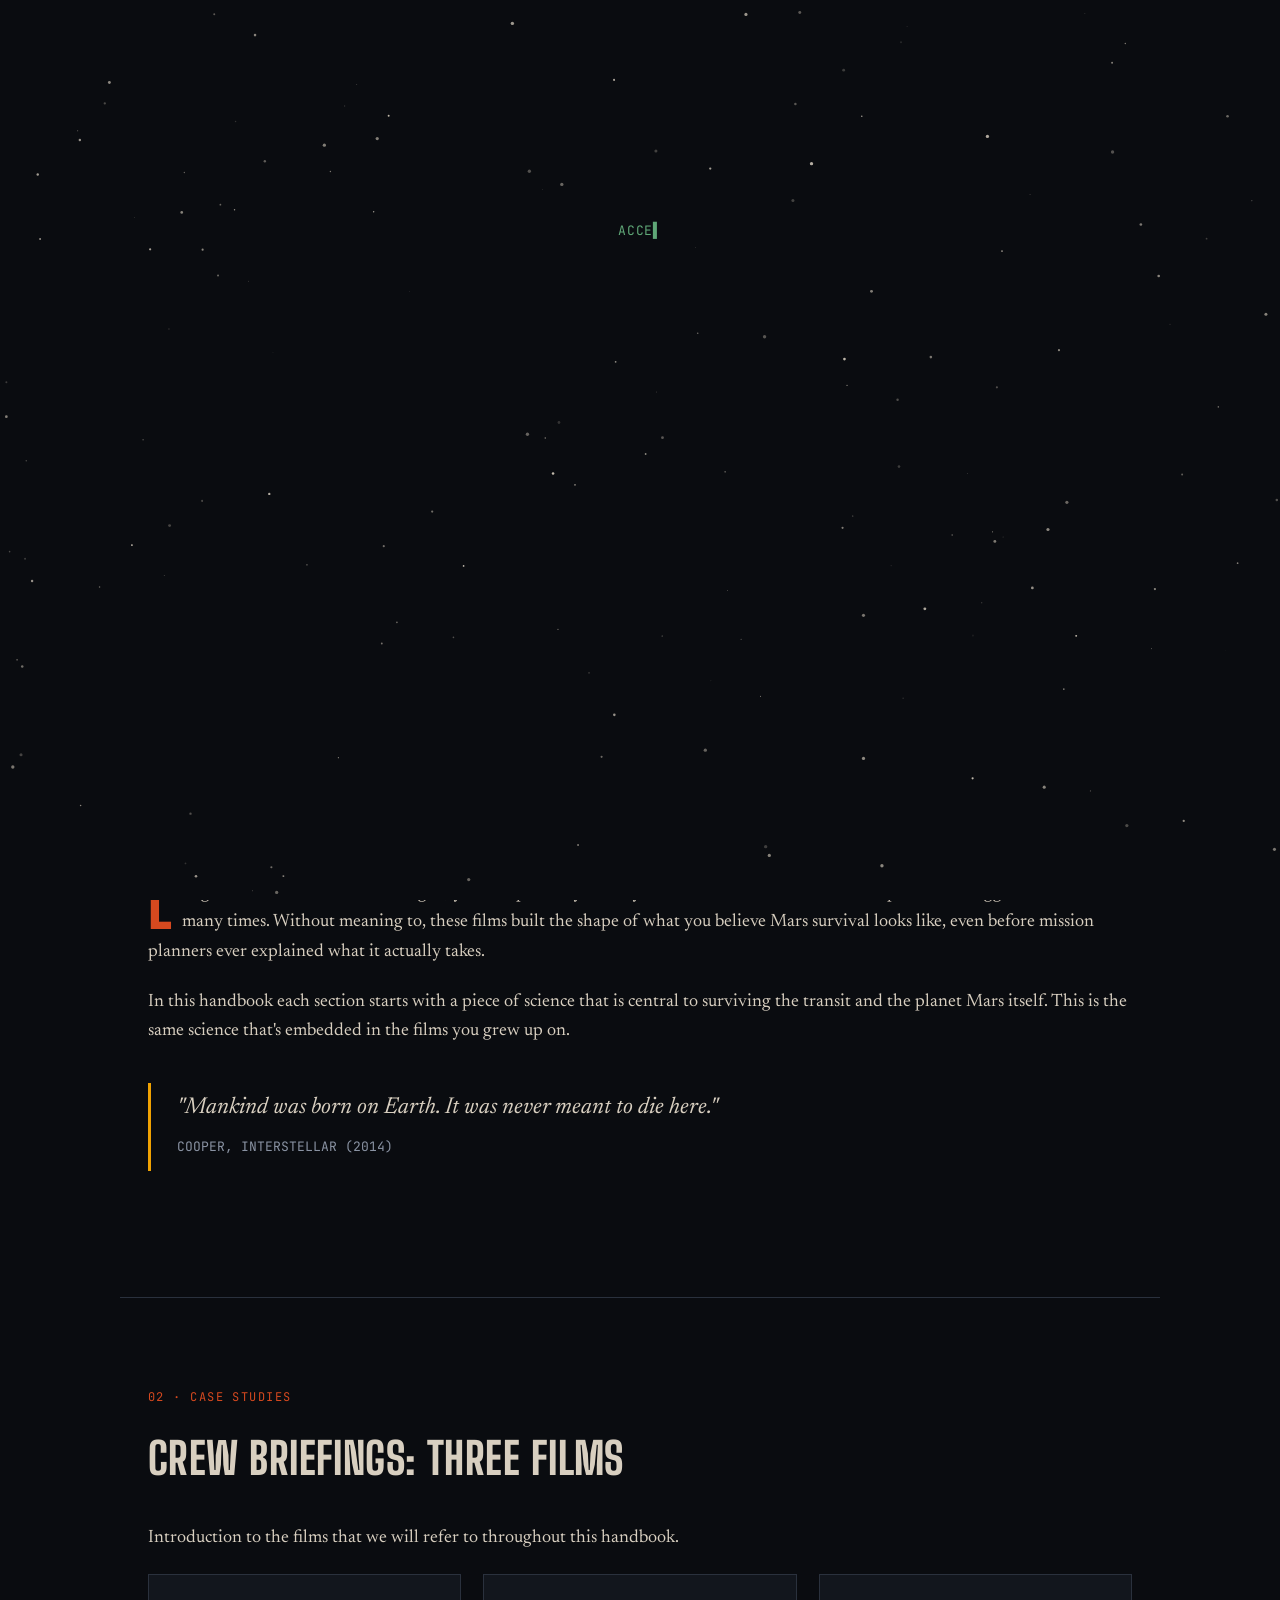
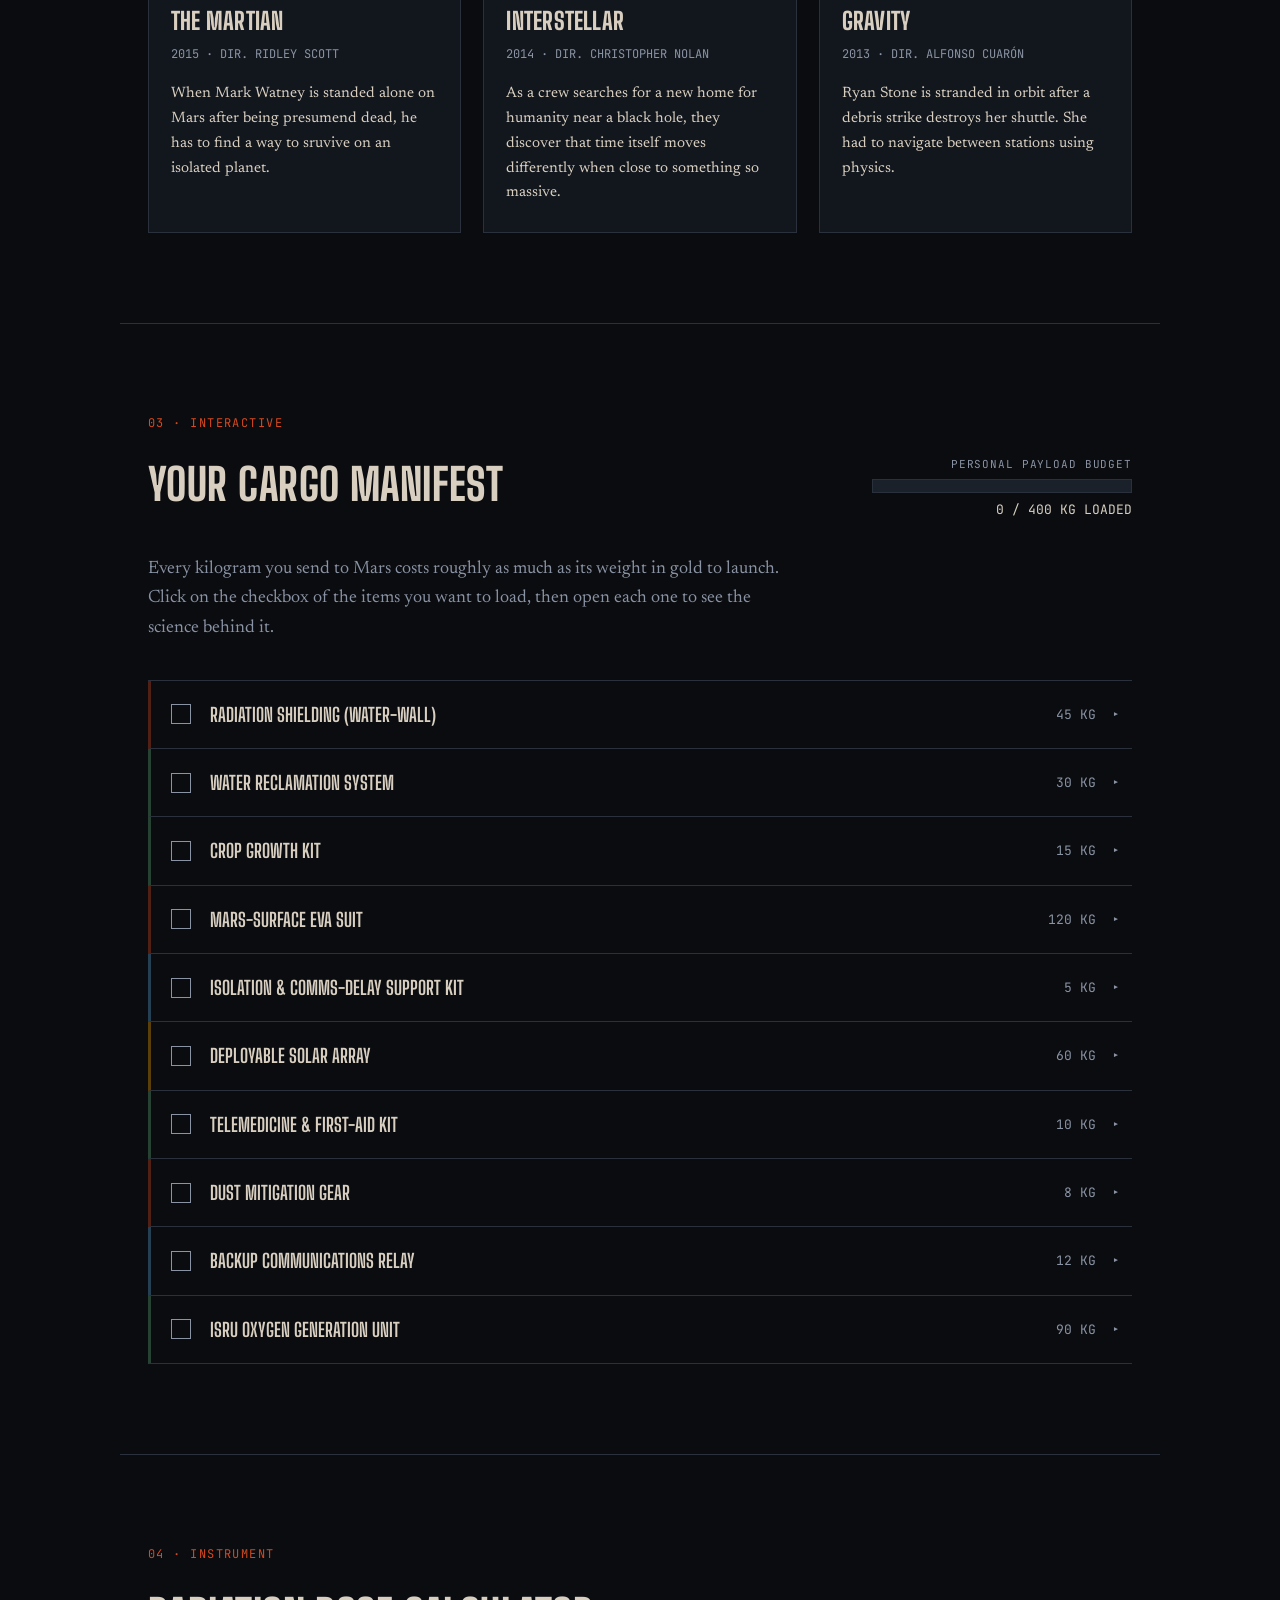
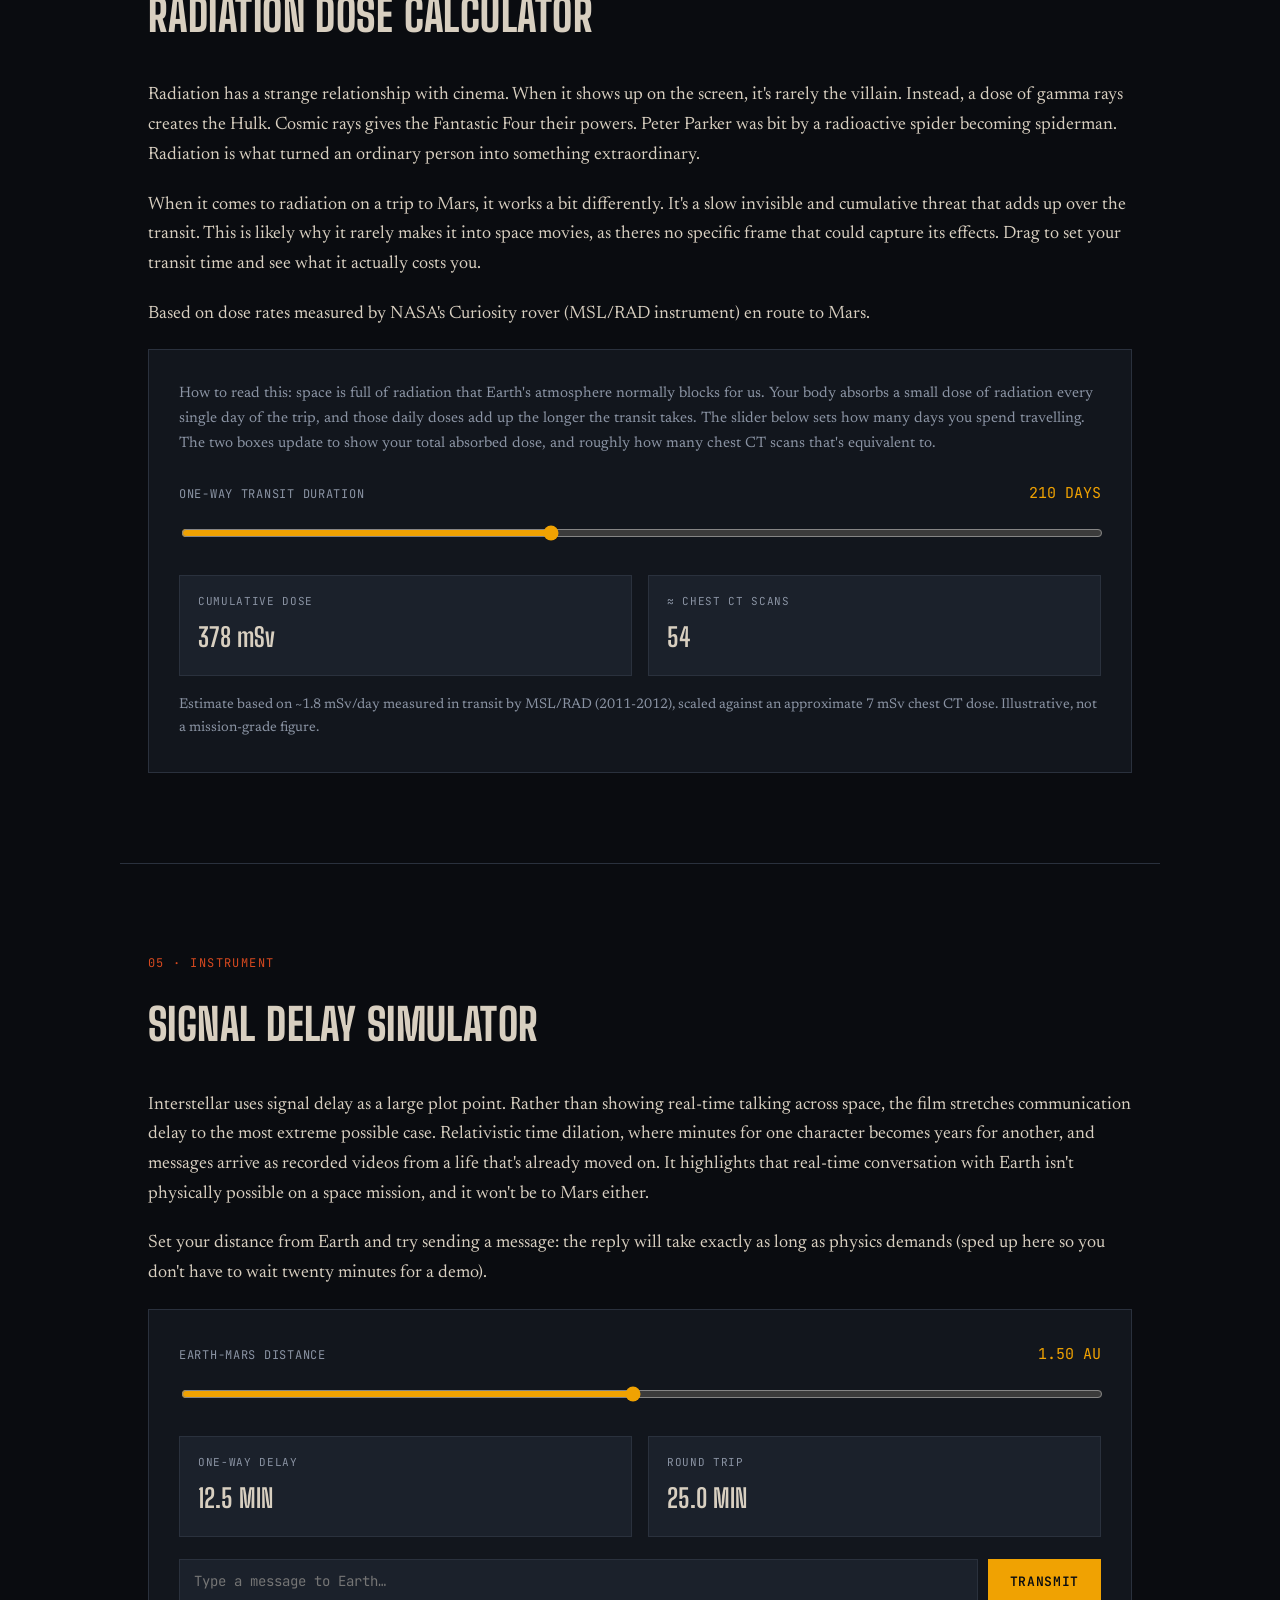
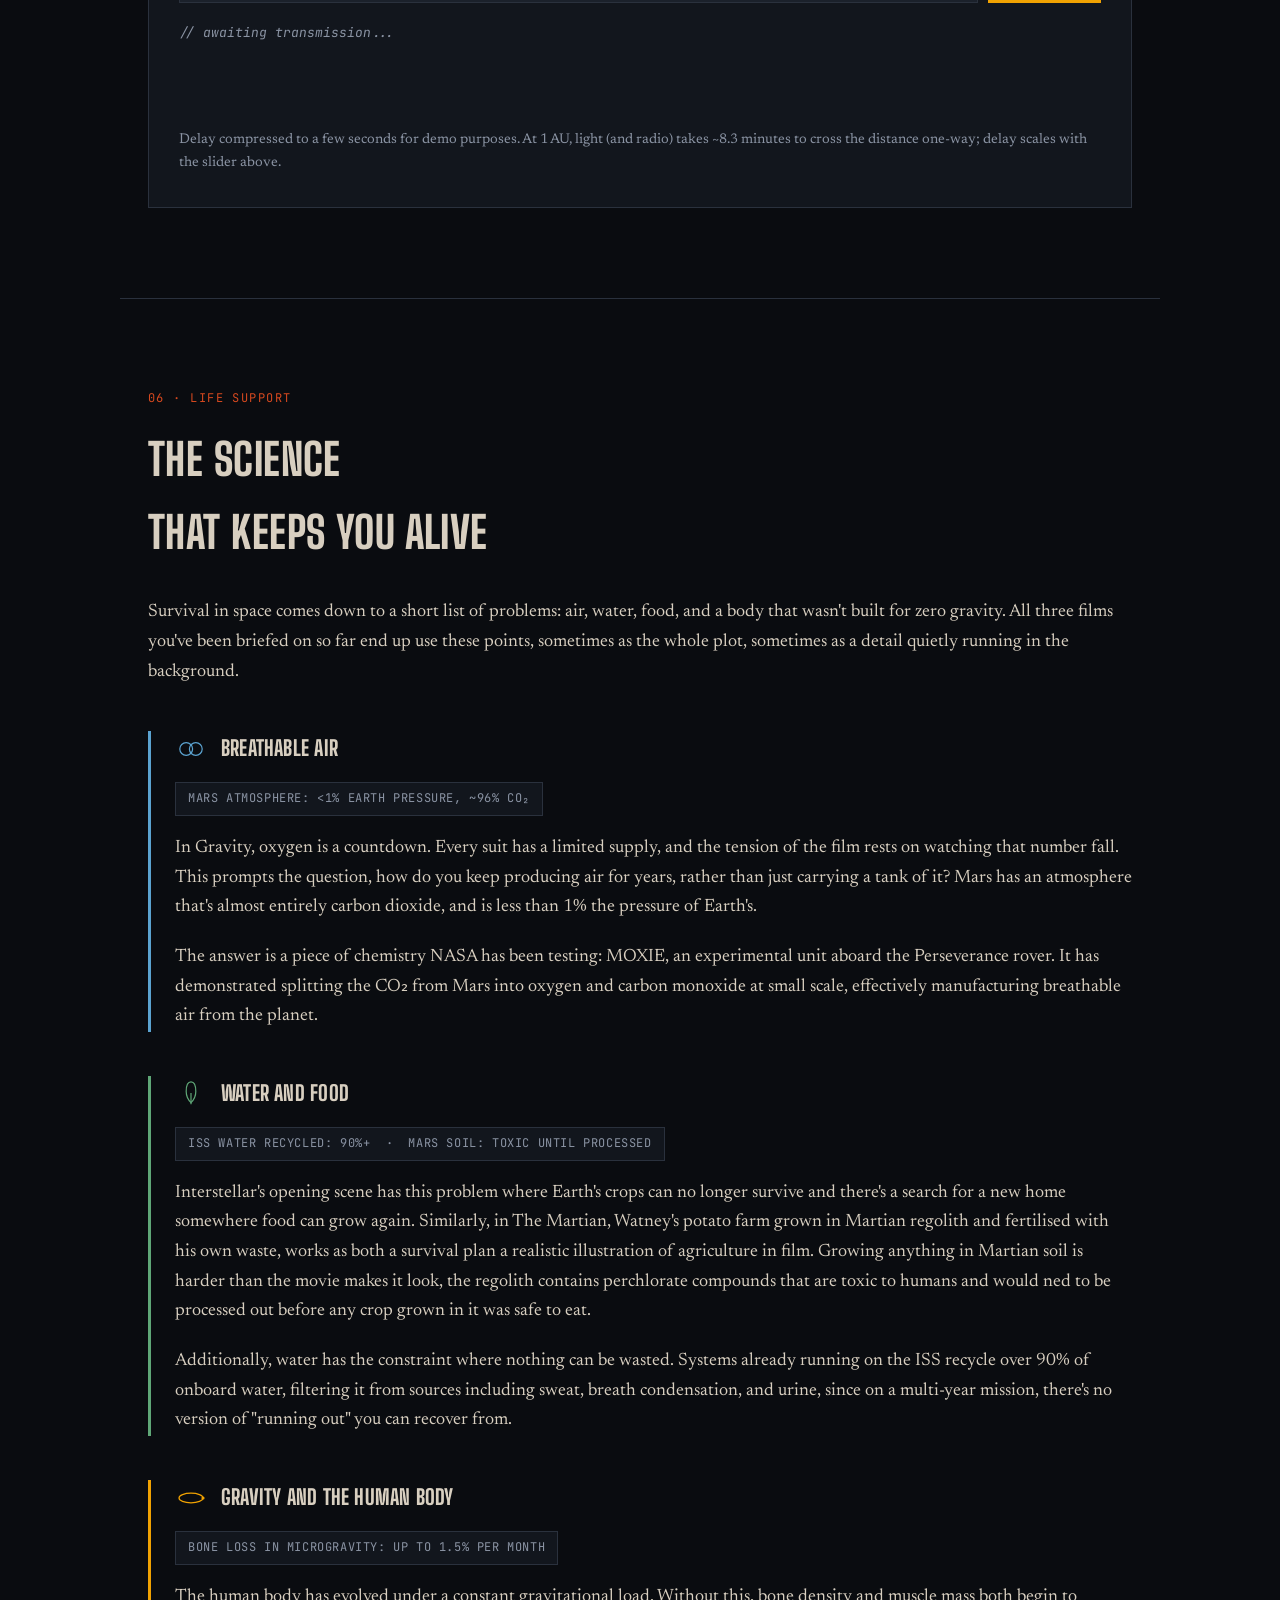
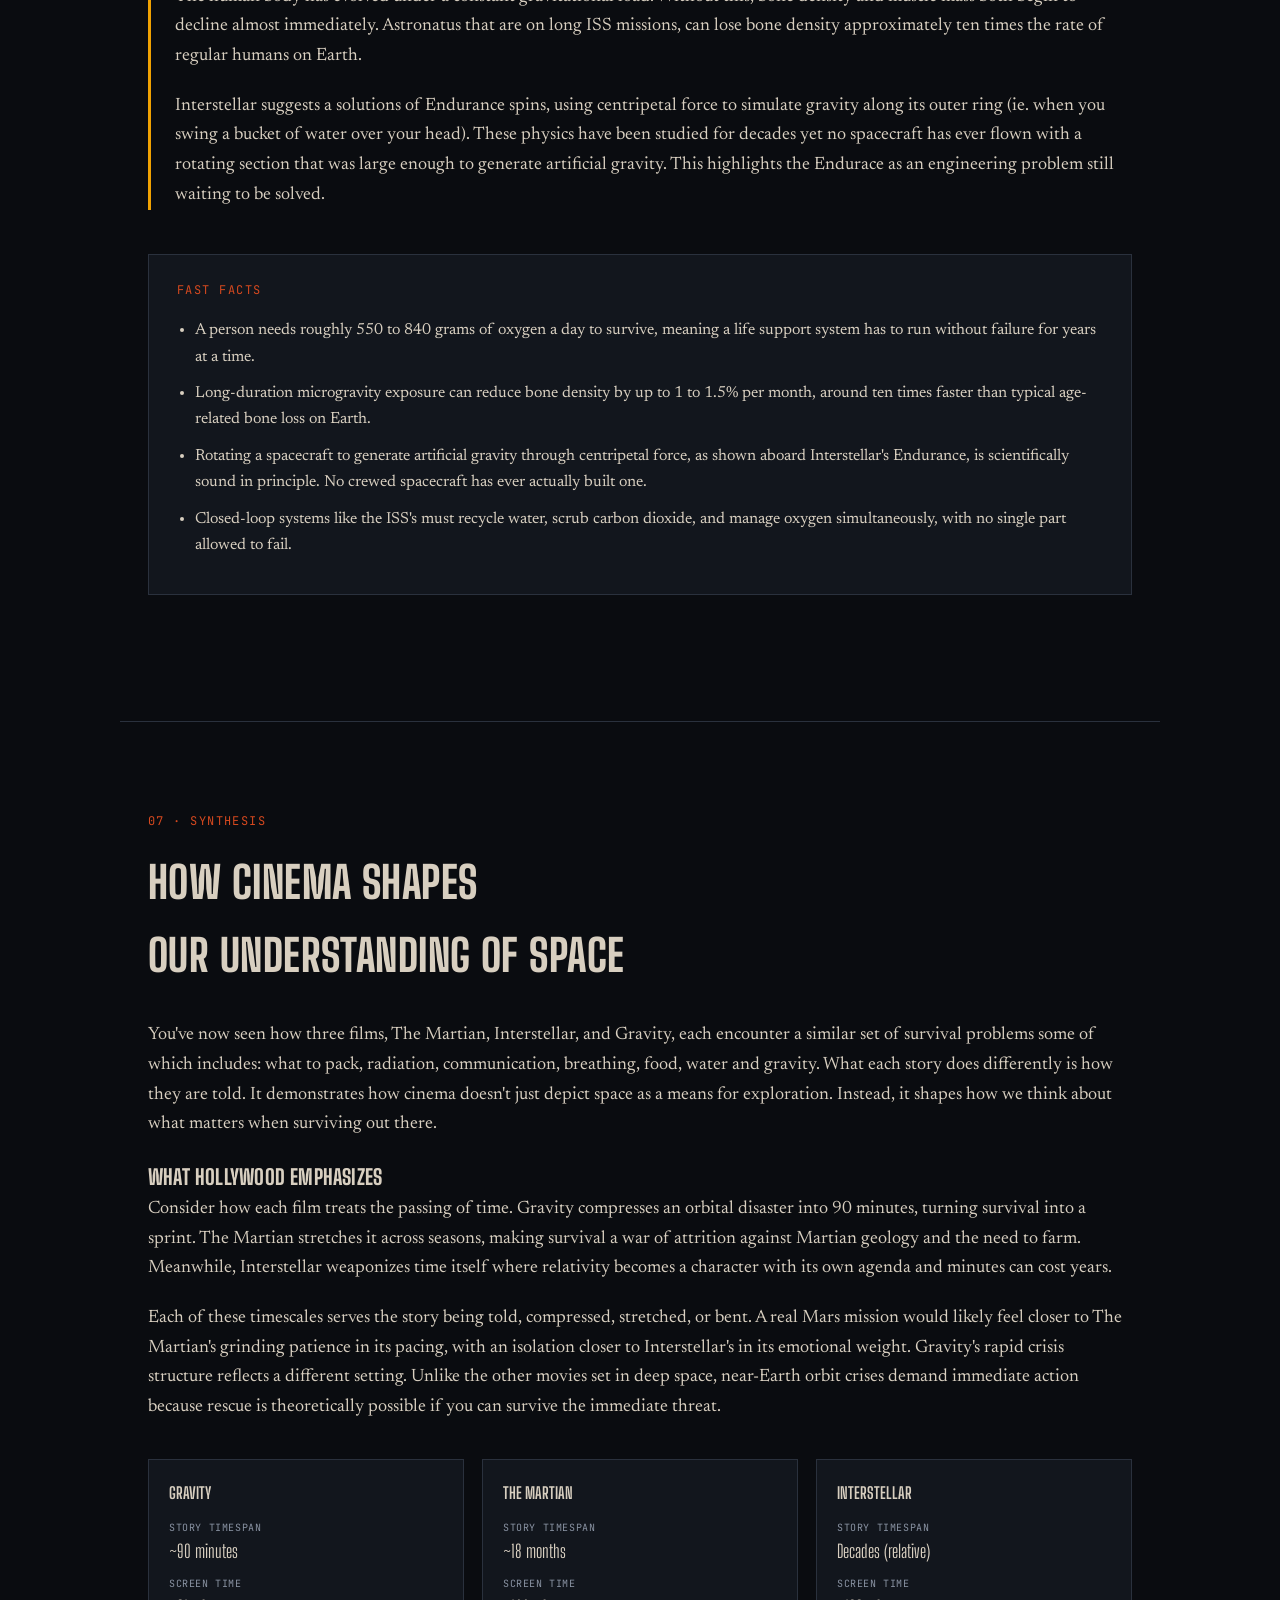
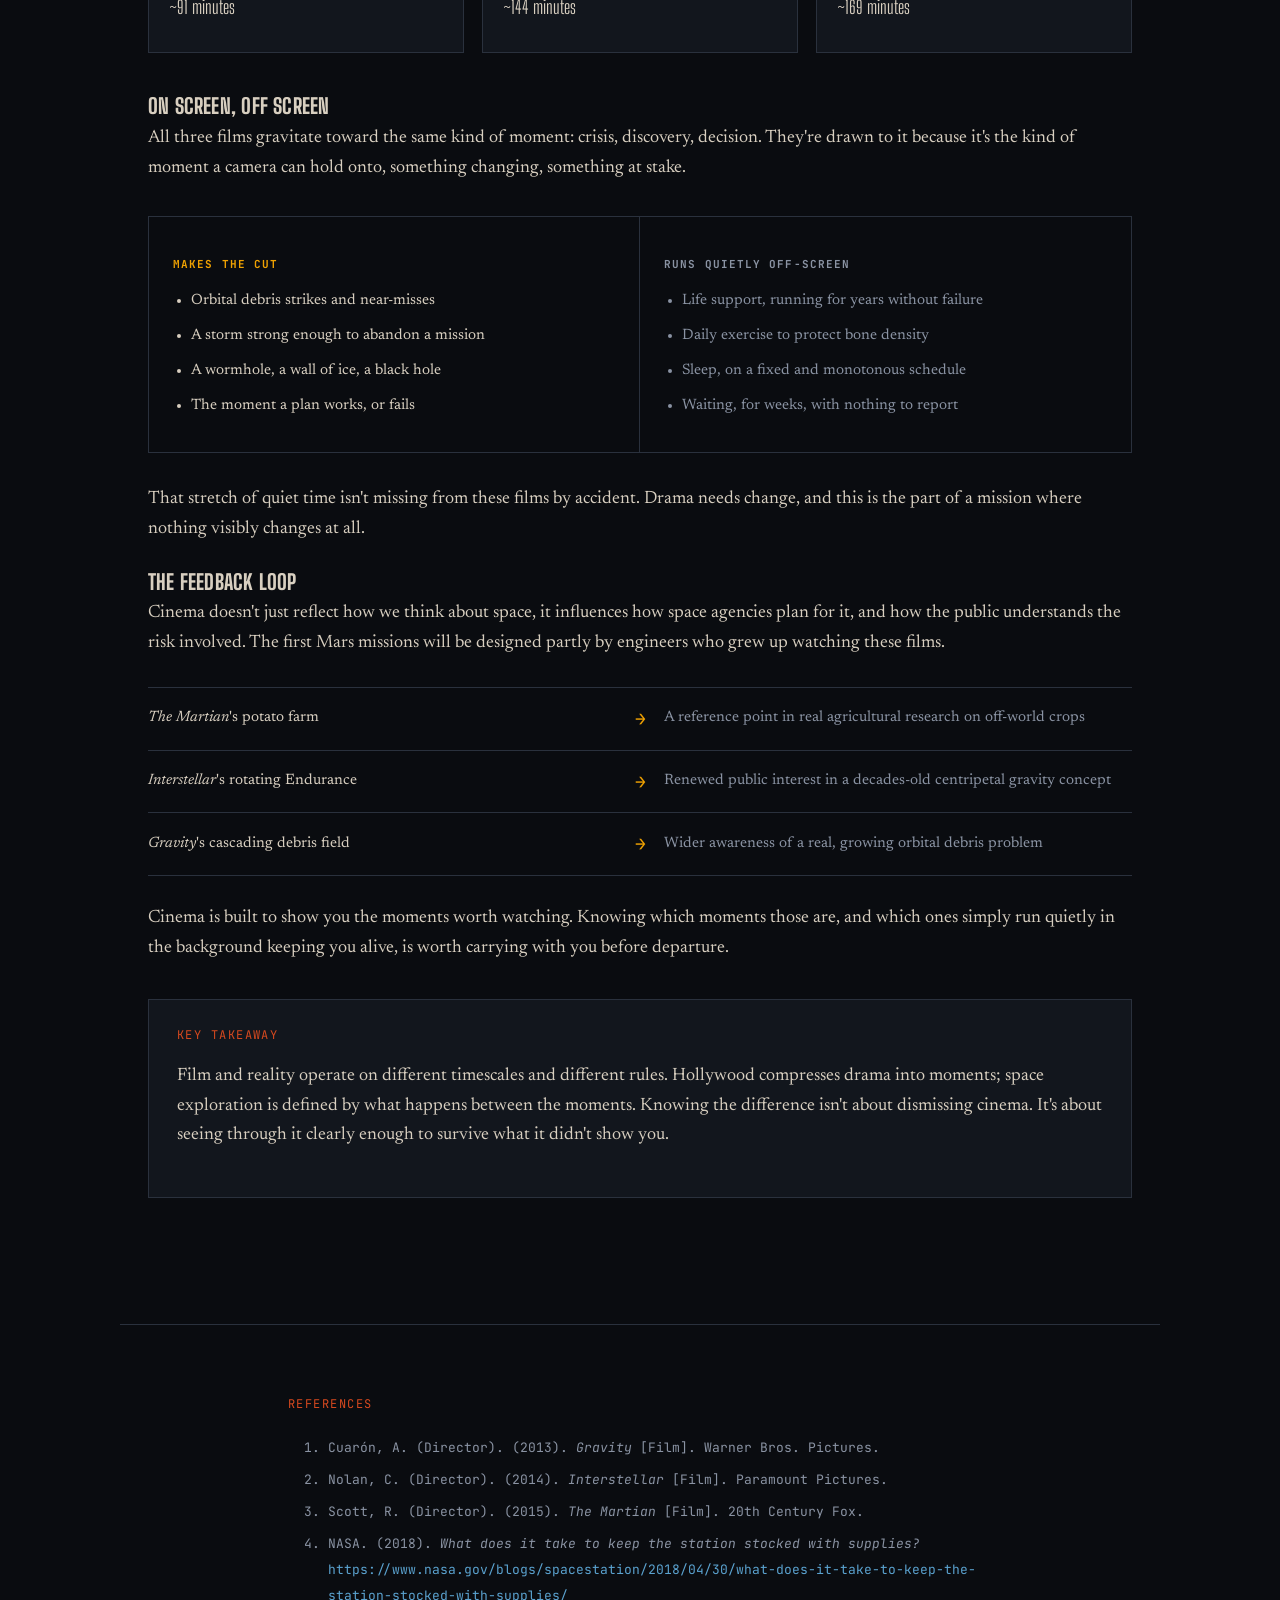
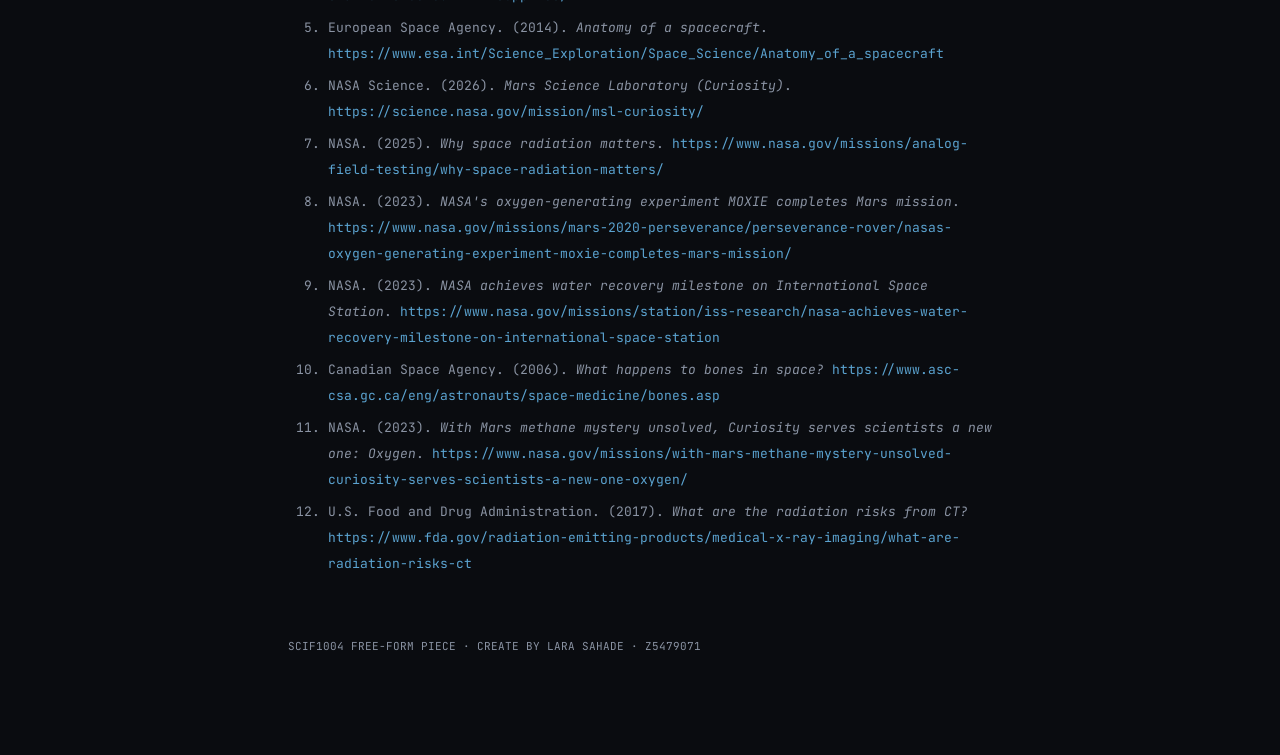
==== commit 368c515f: "Removed outlier wording" ====
--- a/index.html
+++ b/index.html
@@ -294,7 +294,7 @@
 
     <section>
       <div class="section-label">06 · LIFE SUPPORT</div>
-      <h2 class="title">The science<br />that actually keeps you alive</h2>
+      <h2 class="title">The science<br />that keeps you alive</h2>
       <p>
         Survival in space comes down to a short list of problems: air, water,
         food, and a body that wasn't built for zero gravity. All three films
@@ -458,19 +458,20 @@
         Consider how each film treats the passing of time. Gravity compresses an
         orbital disaster into 90 minutes, turning survival into a sprint. The
         Martian stretches it across seasons, making survival a war of attrition
-        against Martian geology and the need to farm. Interstellar weaponizes
-        time itself: relativity becomes a character with its own agenda, where
-        minutes cost years.
-      </p>
-
-      <p>
-        Each of these timescales serves the story being told: compressed,
-        stretched, or bent depending on what the plot needs from time itself. A
-        real Mars mission would likely feel closer to The Martian's grinding
-        patience in its pacing, with an isolation closer to Interstellar's in
-        its emotional weight. Gravity's pure crisis structure is the outlier: in
-        deep space, problems tend to unfold slowly enough to think through,
-        precisely because nobody is coming to help any faster than that.
+        against Martian geology and the need to farm. Meanwhile, Interstellar
+        weaponizes time itself where relativity becomes a character with its own
+        agenda and minutes can cost years.
+      </p>
+
+      <p>
+        Each of these timescales serves the story being told, compressed,
+        stretched, or bent. A real Mars mission would likely feel closer to The
+        Martian's grinding patience in its pacing, with an isolation closer to
+        Interstellar's in its emotional weight. Gravity's rapid crisis structure
+        reflects a different setting. Unlike the other movies set in
+        deep space, near-Earth orbit crises demand immediate action because
+        rescue is theoretically possible if you can survive the immediate
+        threat.
       </p>
 
       <div class="pace-grid">
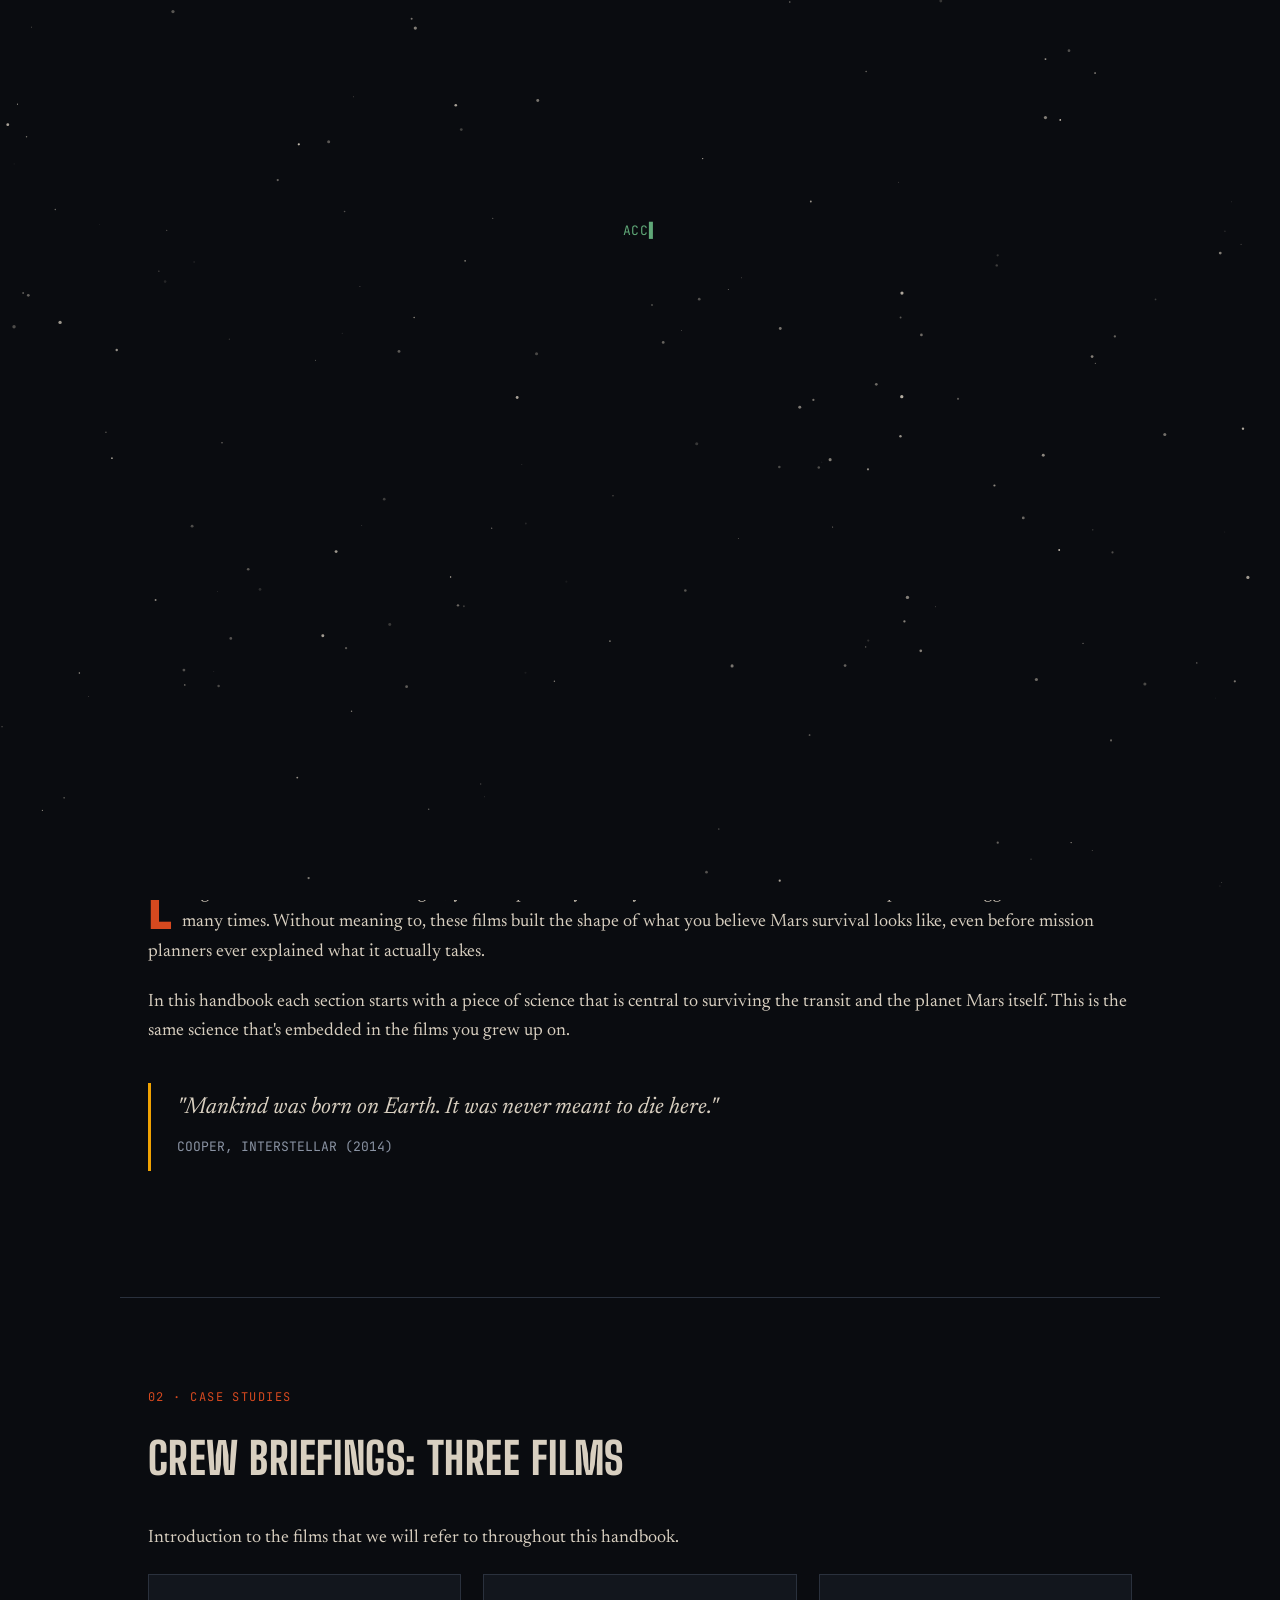
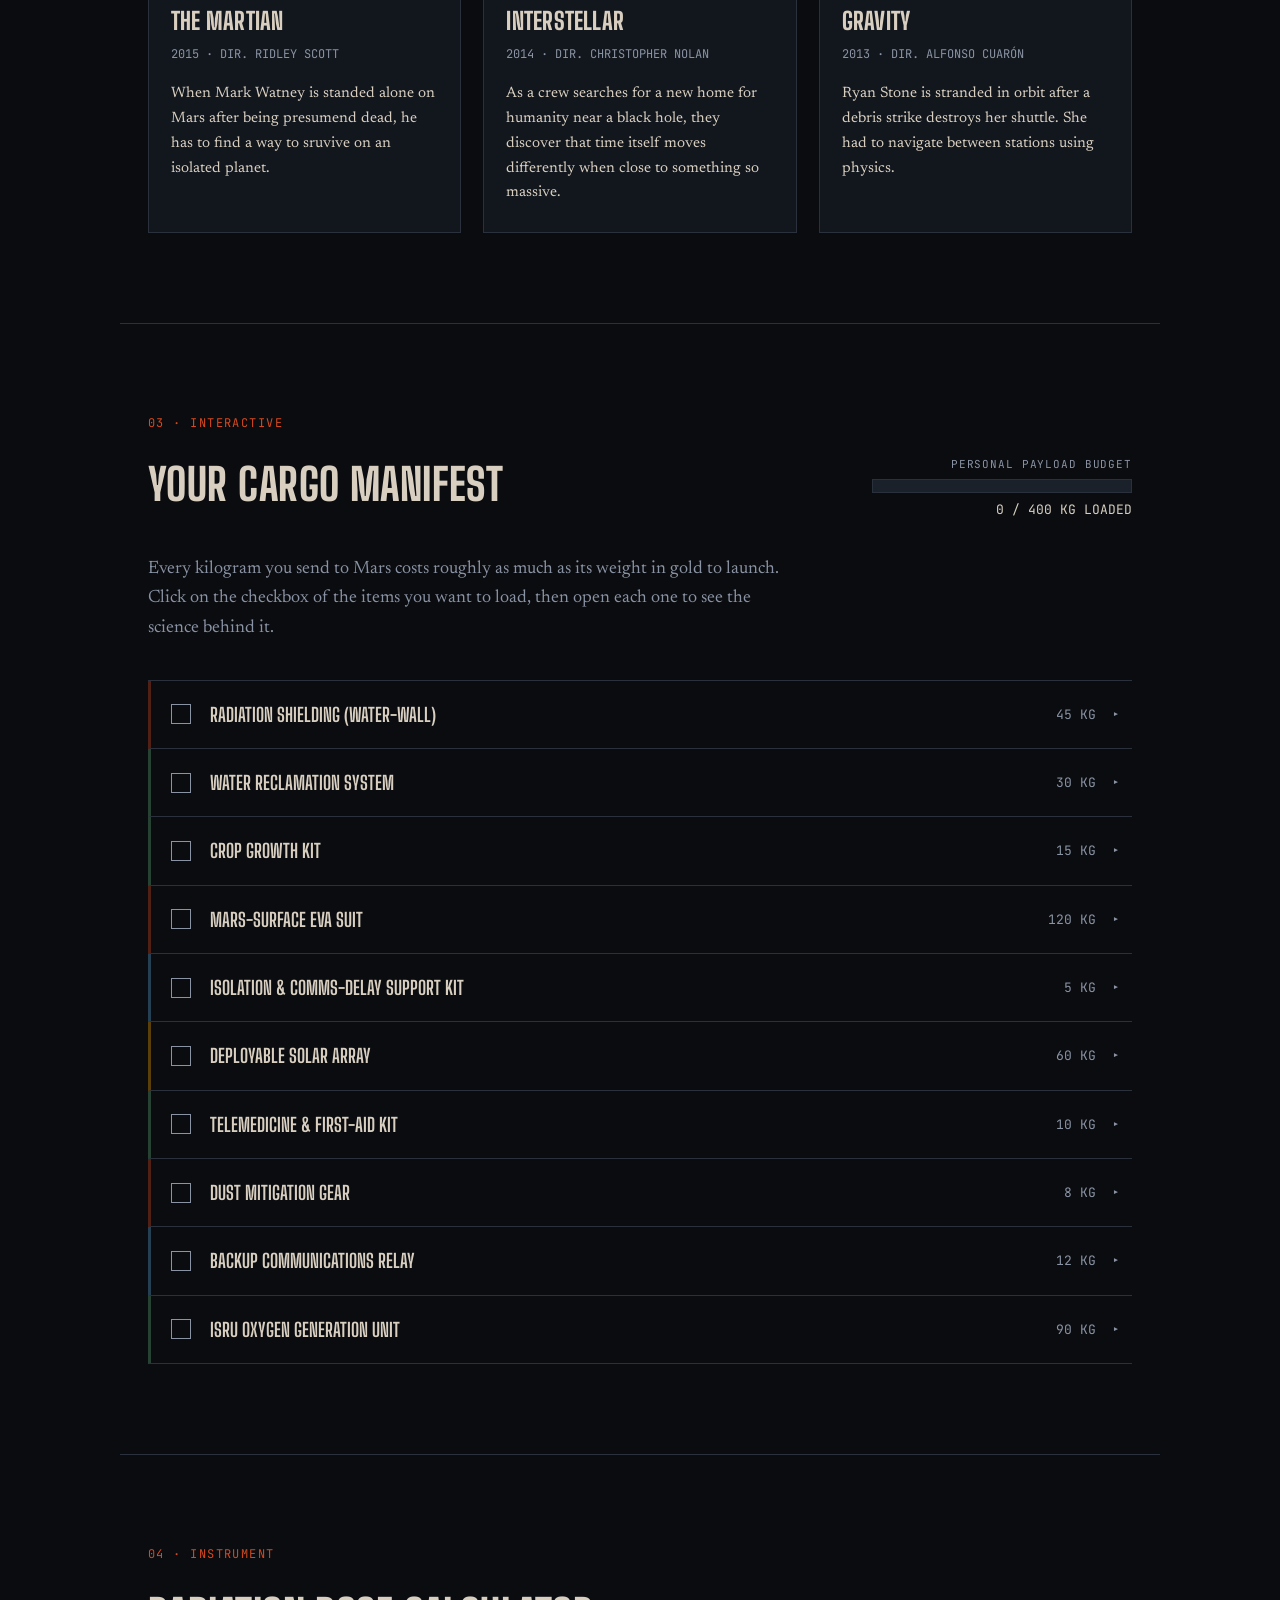
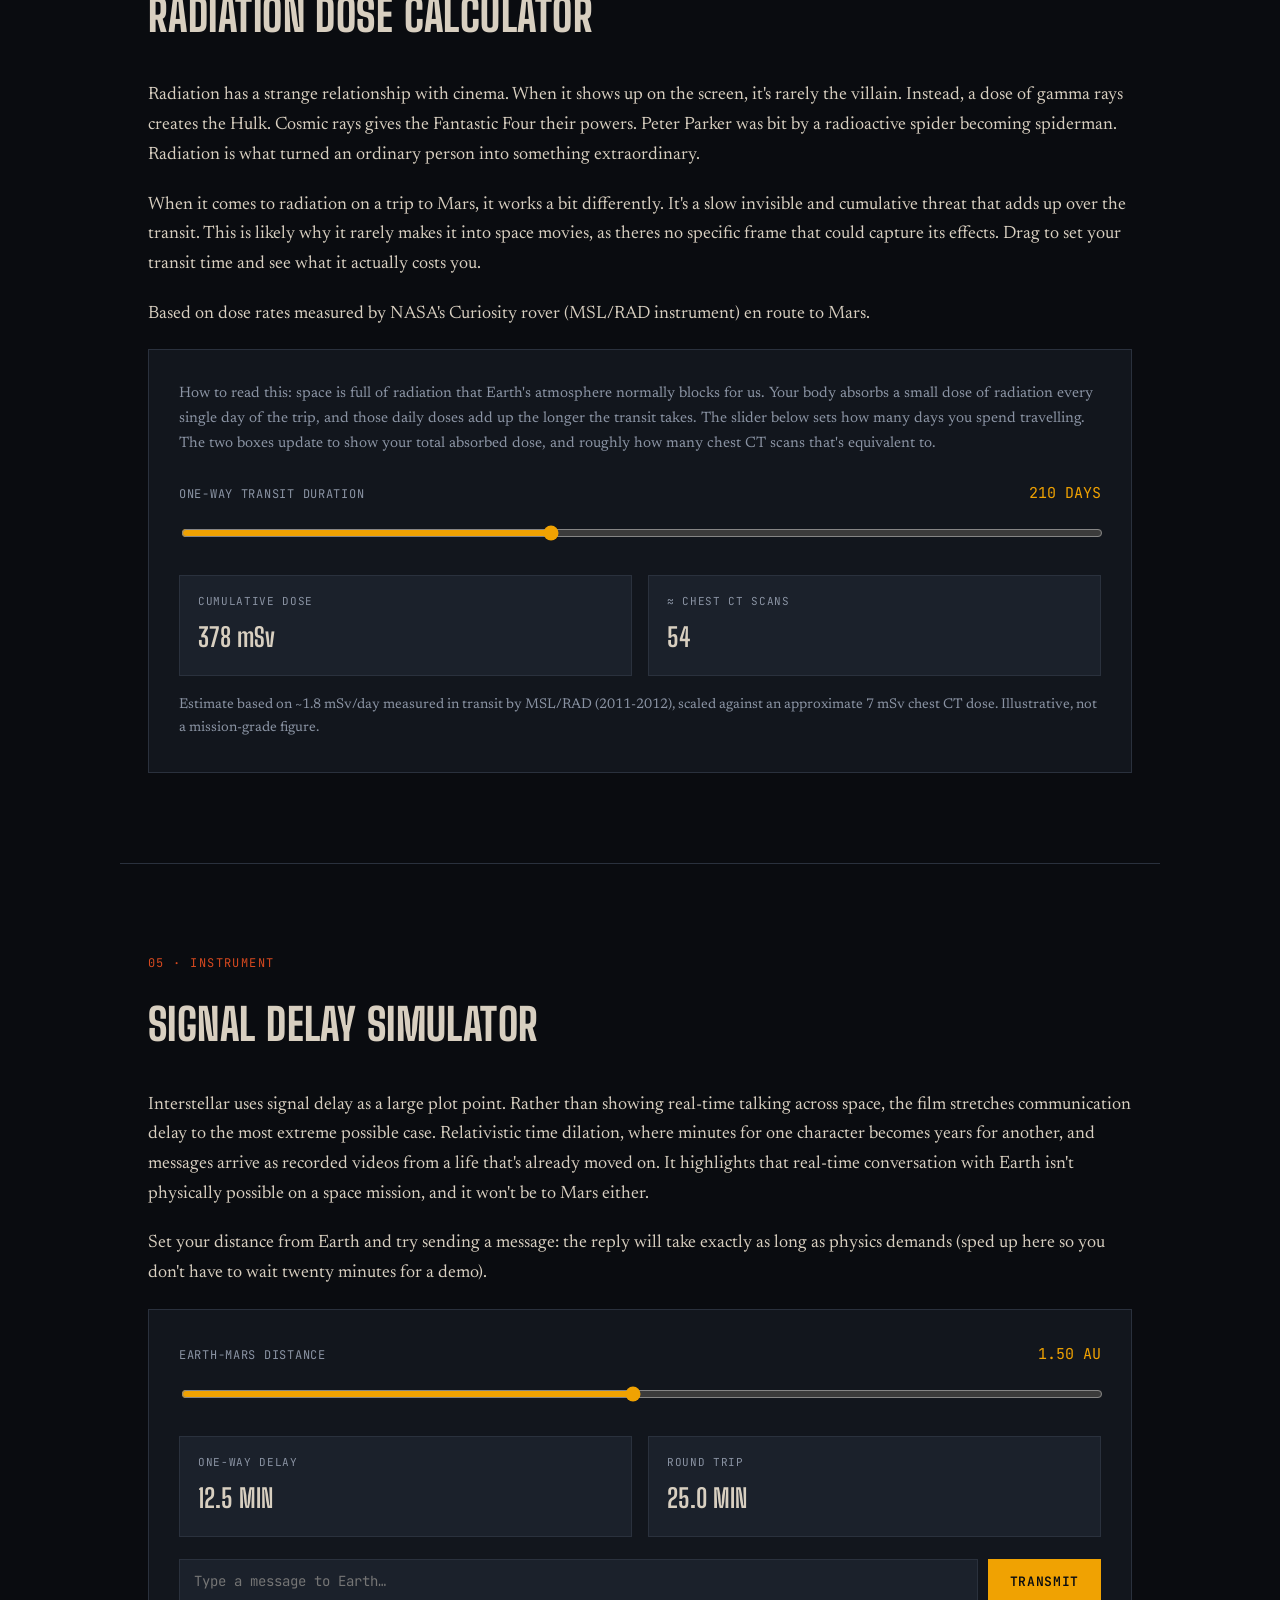
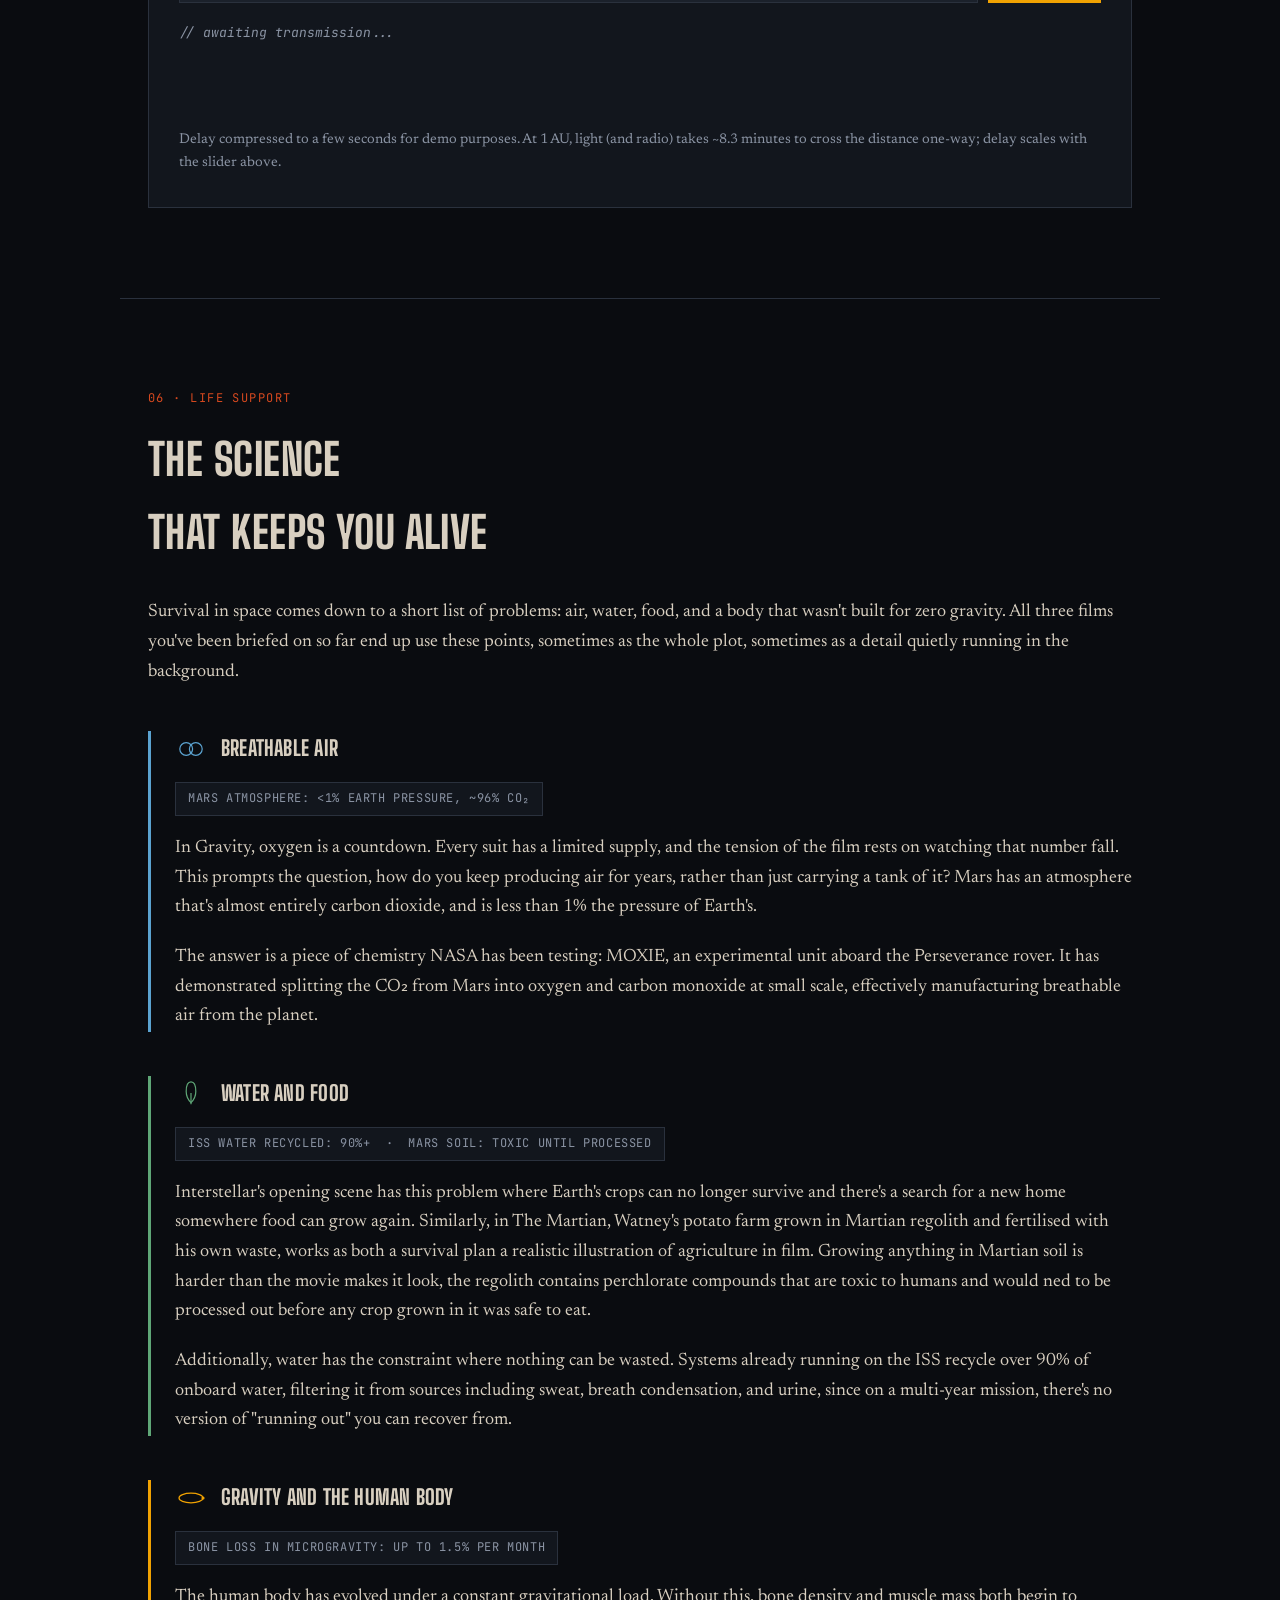
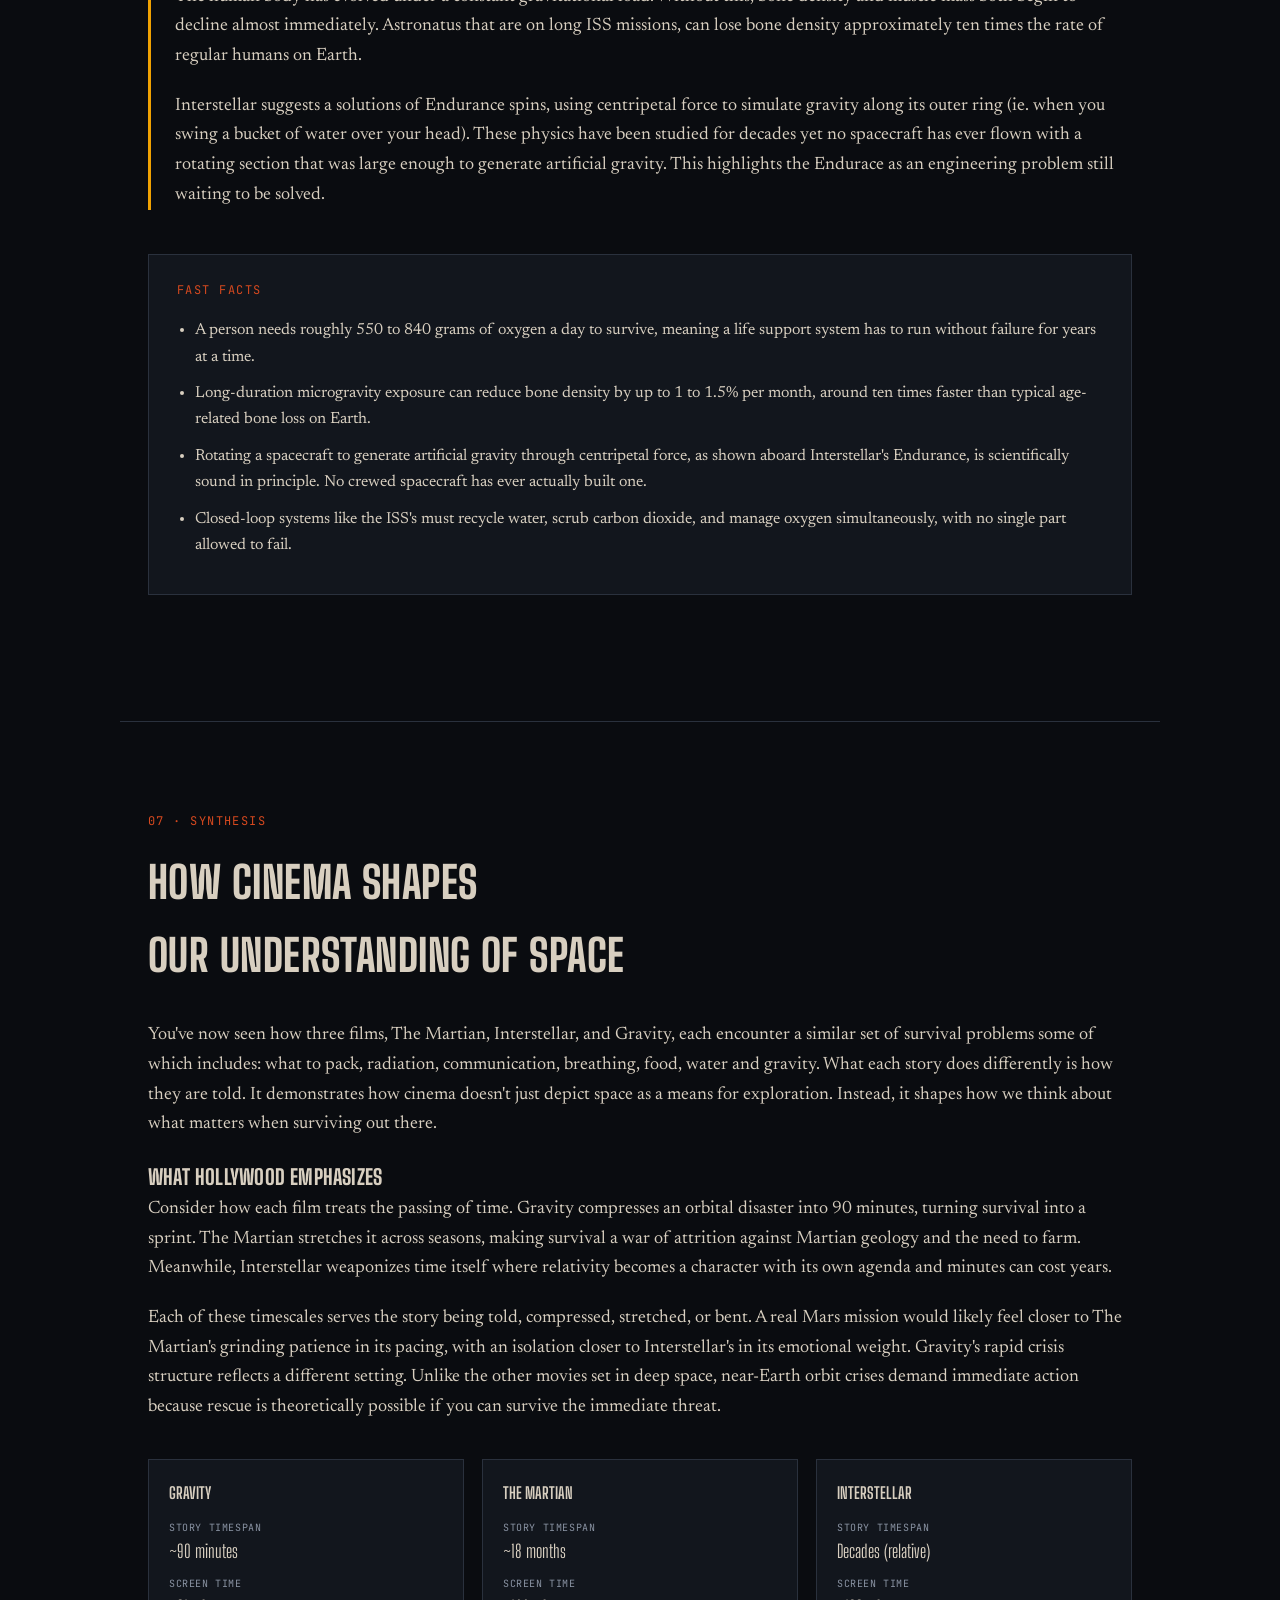
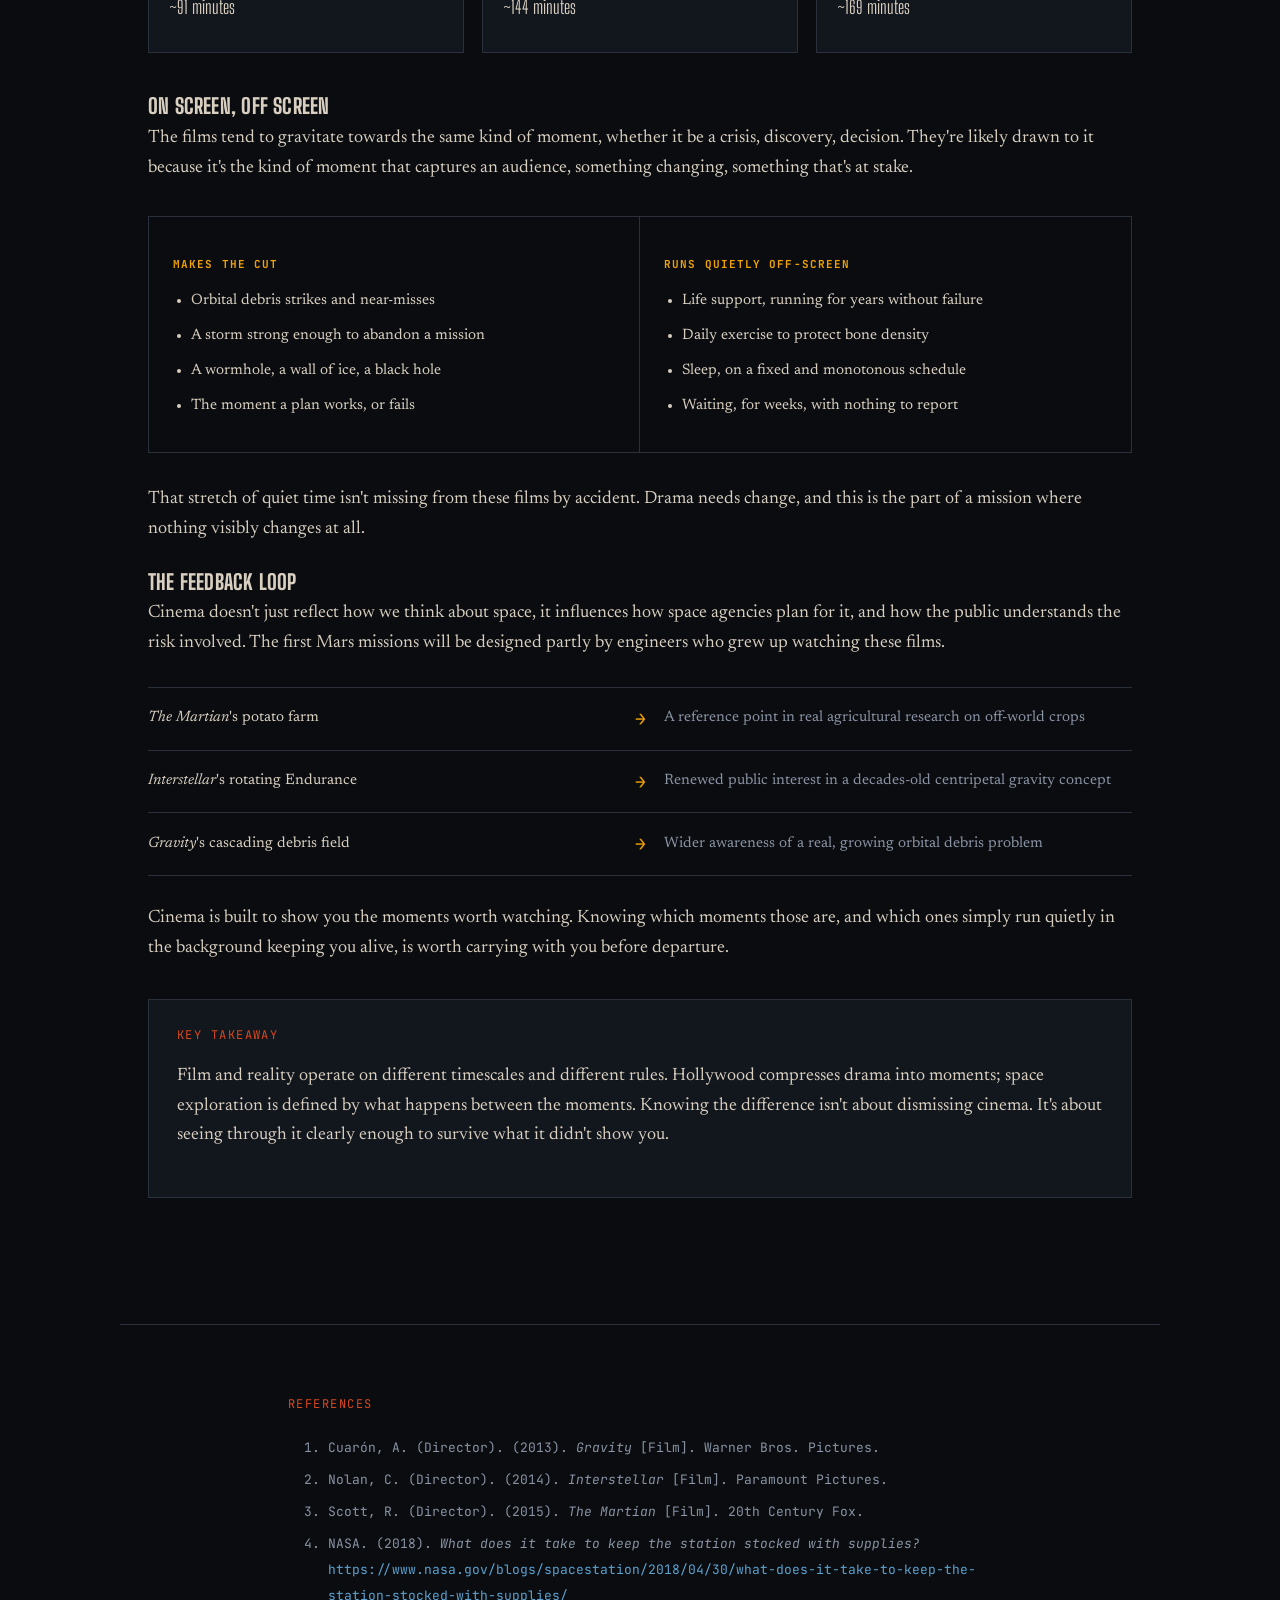
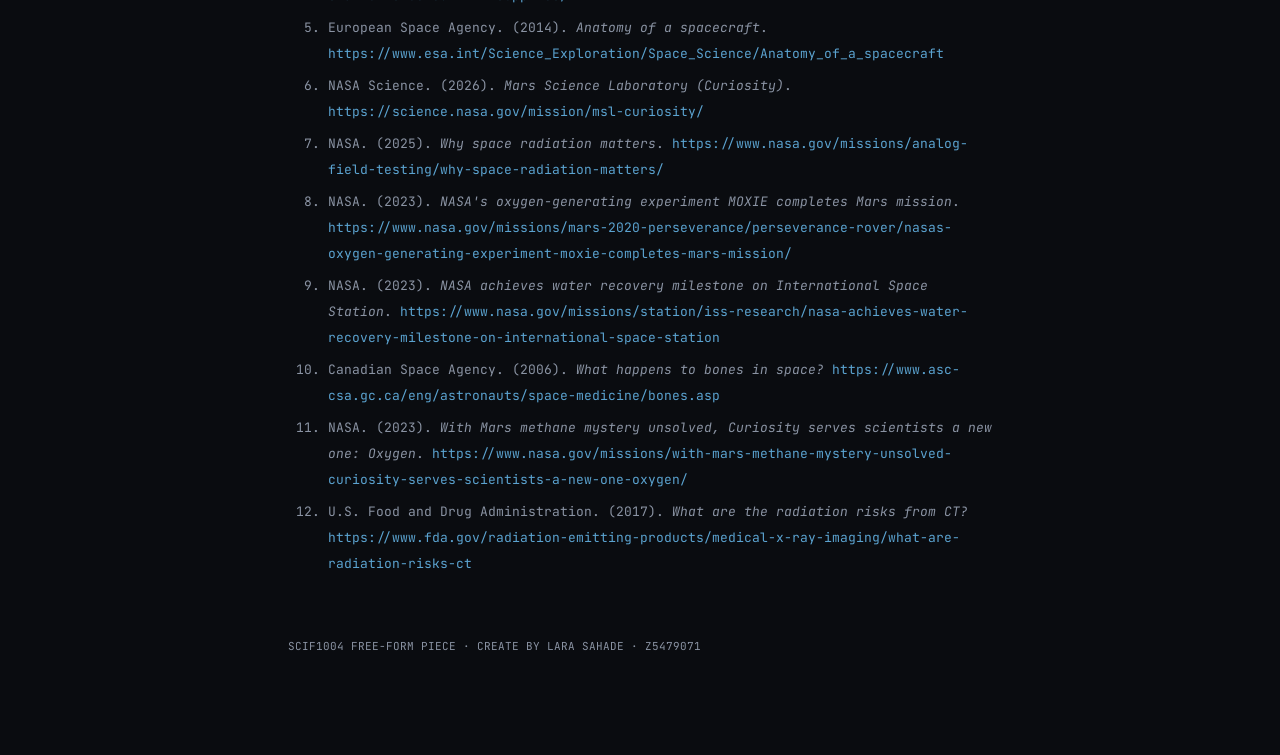
==== commit 78ae26f3: "Made the titles the same css" ====
--- a/index.html
+++ b/index.html
@@ -468,10 +468,9 @@
         stretched, or bent. A real Mars mission would likely feel closer to The
         Martian's grinding patience in its pacing, with an isolation closer to
         Interstellar's in its emotional weight. Gravity's rapid crisis structure
-        reflects a different setting. Unlike the other movies set in
-        deep space, near-Earth orbit crises demand immediate action because
-        rescue is theoretically possible if you can survive the immediate
-        threat.
+        reflects a different setting. Unlike the other movies set in deep space,
+        near-Earth orbit crises demand immediate action because rescue is
+        theoretically possible if you can survive the immediate threat.
       </p>
 
       <div class="pace-grid">
@@ -512,9 +511,10 @@
 
       <h3>On screen, off screen</h3>
       <p>
-        All three films gravitate toward the same kind of moment: crisis,
-        discovery, decision. They're drawn to it because it's the kind of moment
-        a camera can hold onto, something changing, something at stake.
+        The films tend to gravitate towards the same kind of moment, whether it
+        be a crisis, discovery, decision. They're likely drawn to it because
+        it's the kind of moment that captures an audience, something changing,
+        something that's at stake.
       </p>
 
       <div class="screen-split">
@@ -527,7 +527,7 @@
             <li>The moment a plan works, or fails</li>
           </ul>
         </div>
-        <div class="screen-col off">
+        <div class="screen-col on">
           <h4>RUNS QUIETLY OFF-SCREEN</h4>
           <ul>
             <li>Life support, running for years without failure</li>
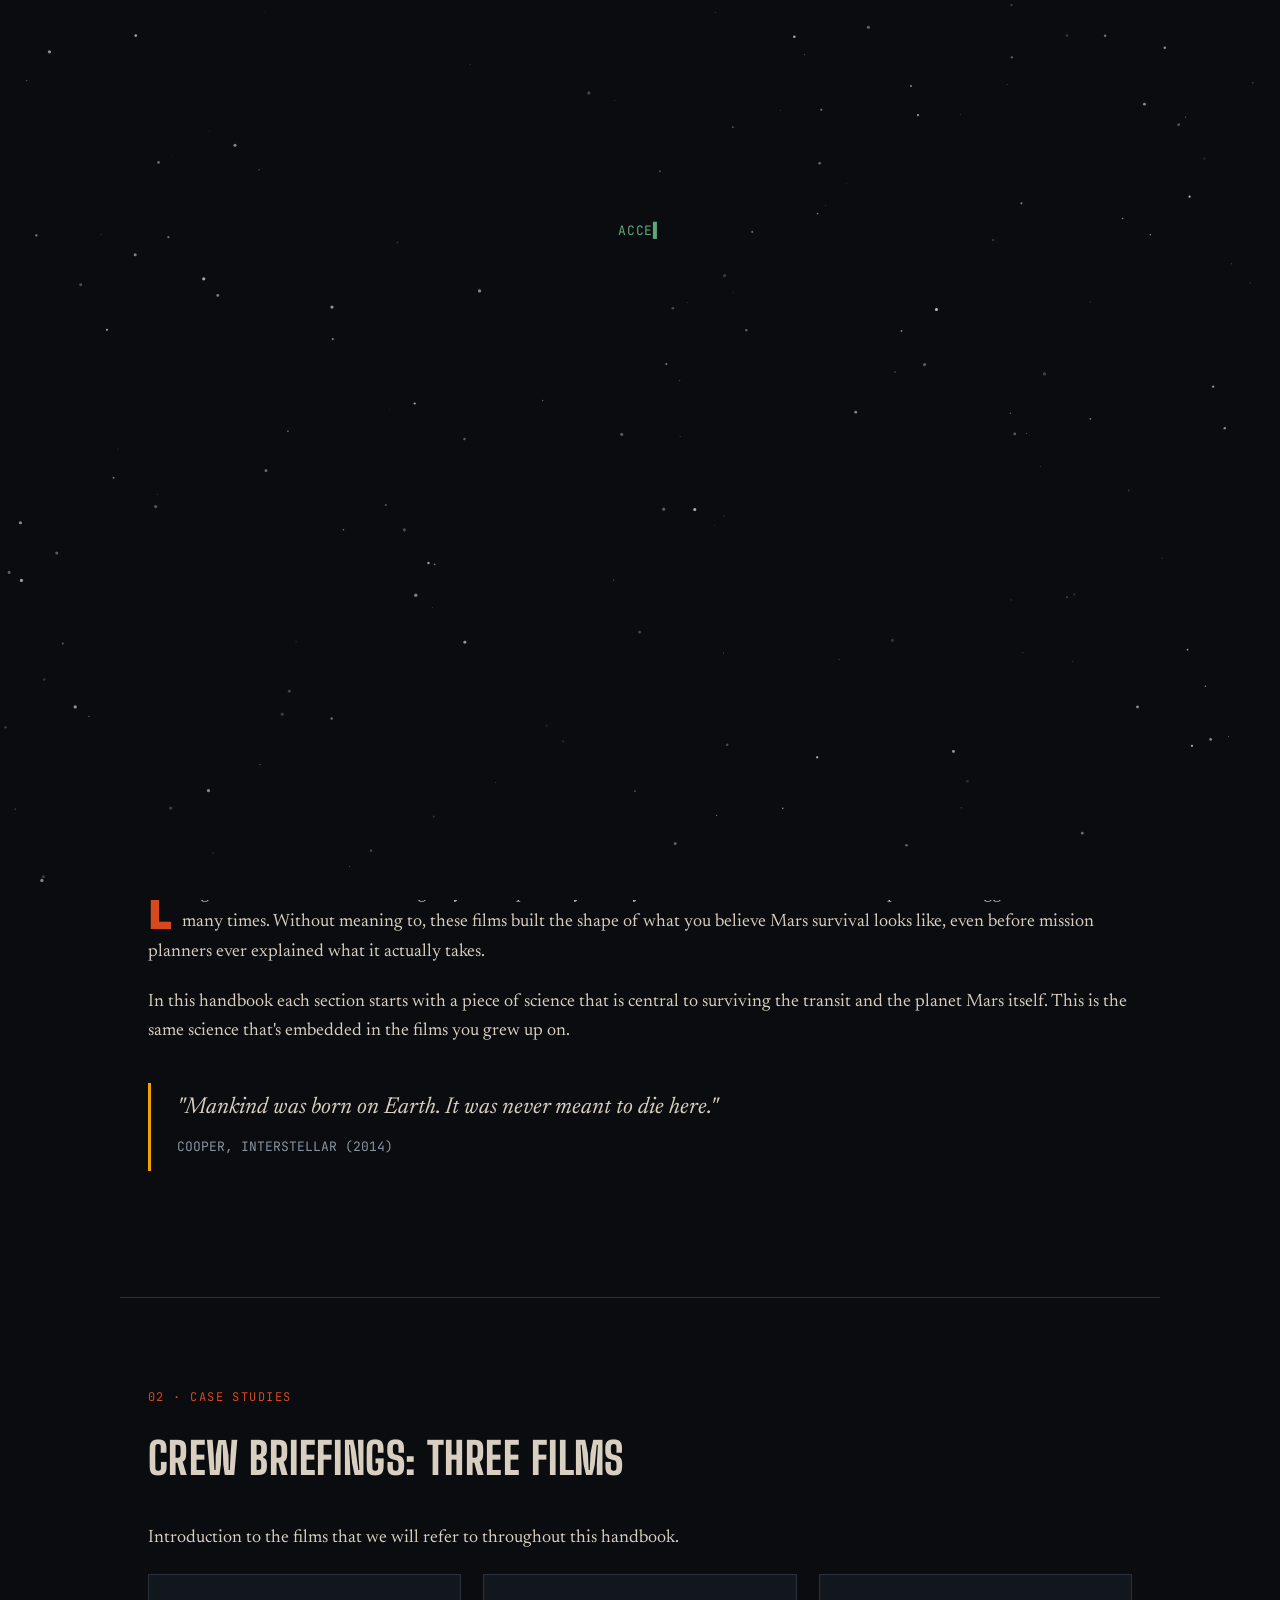
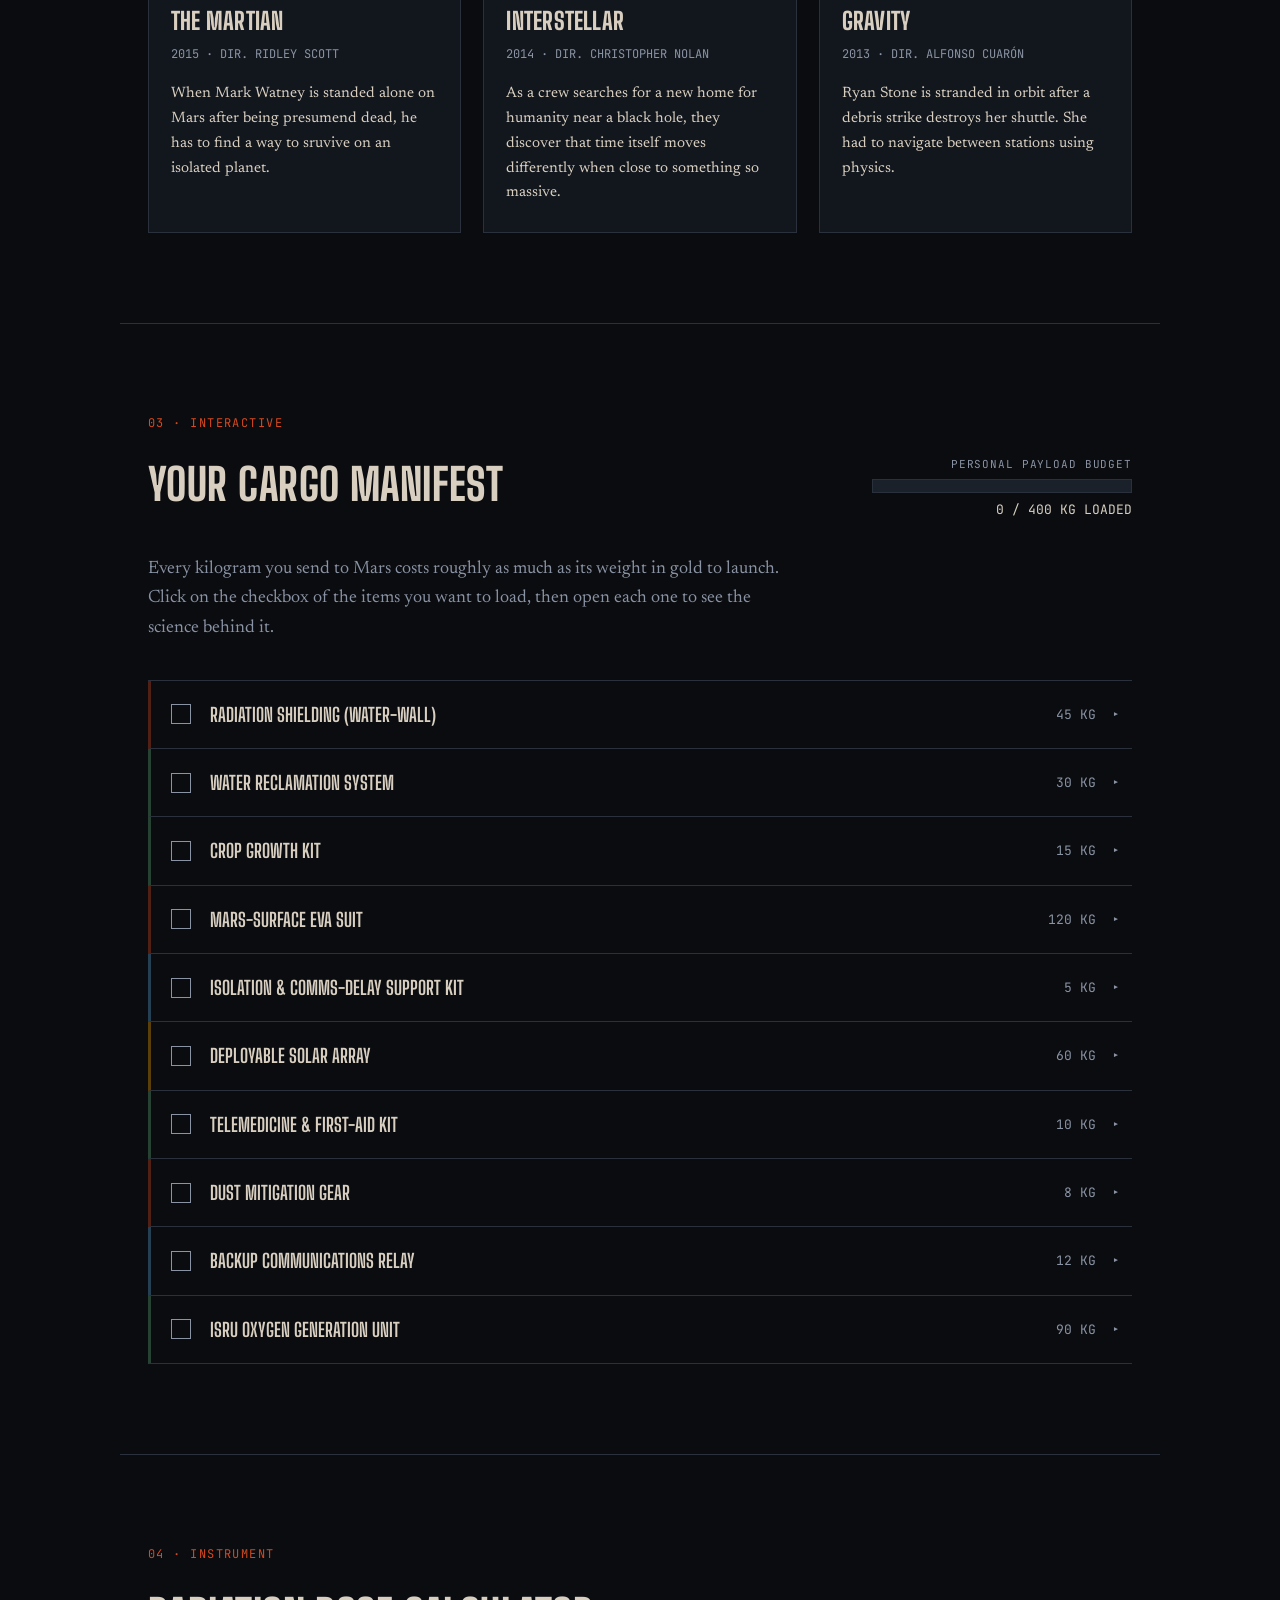
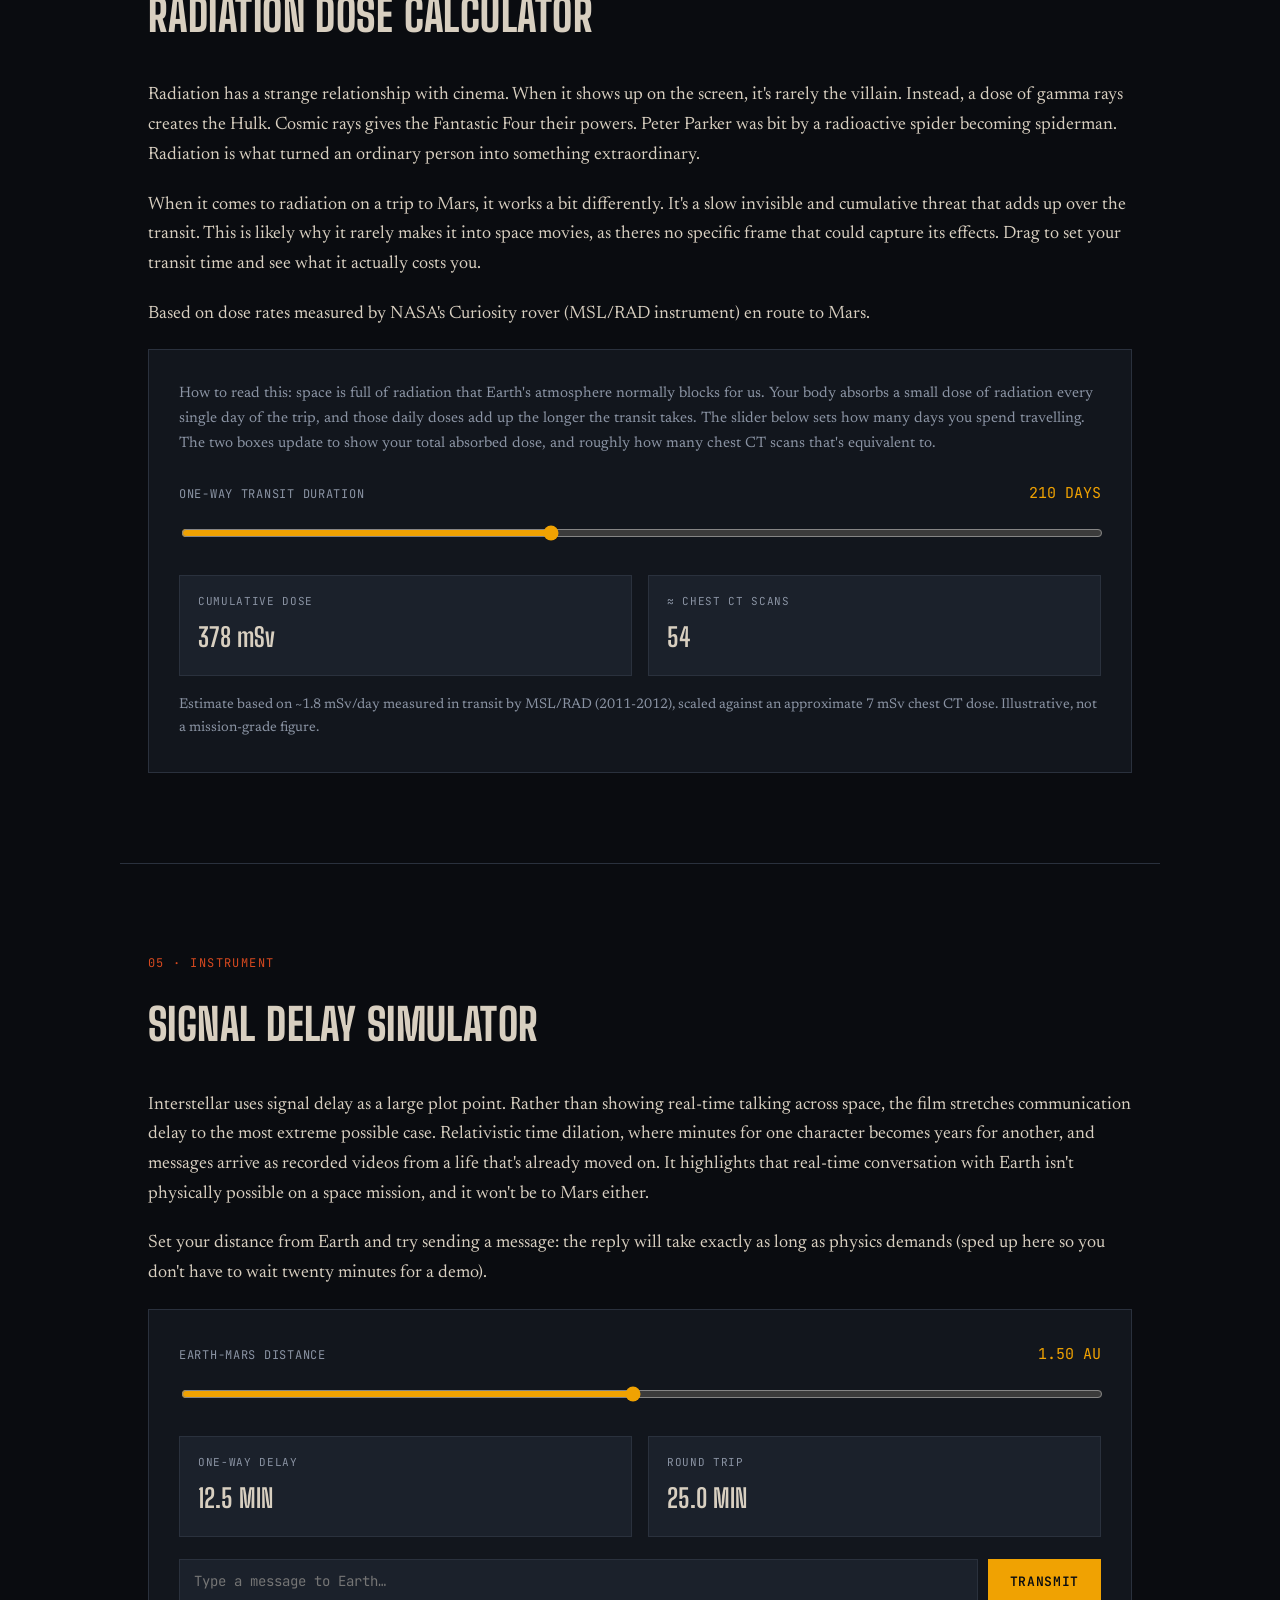
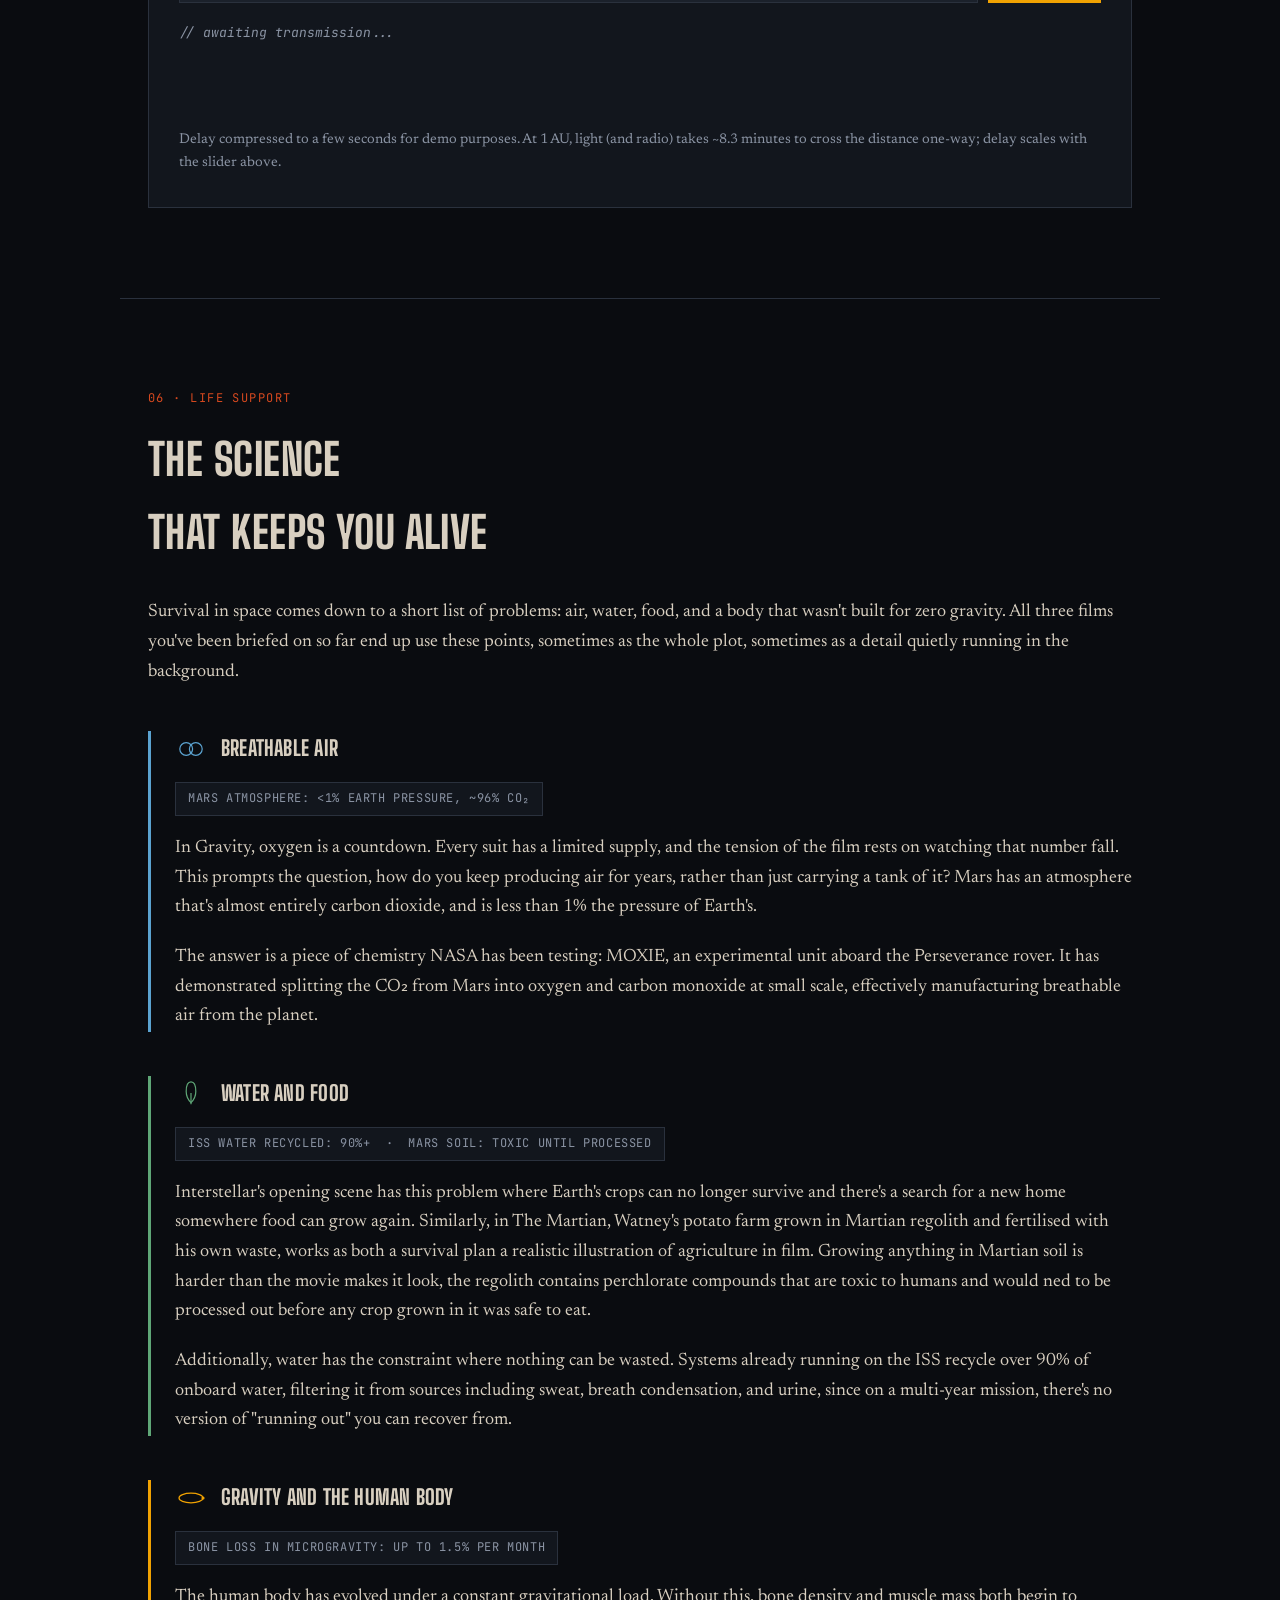
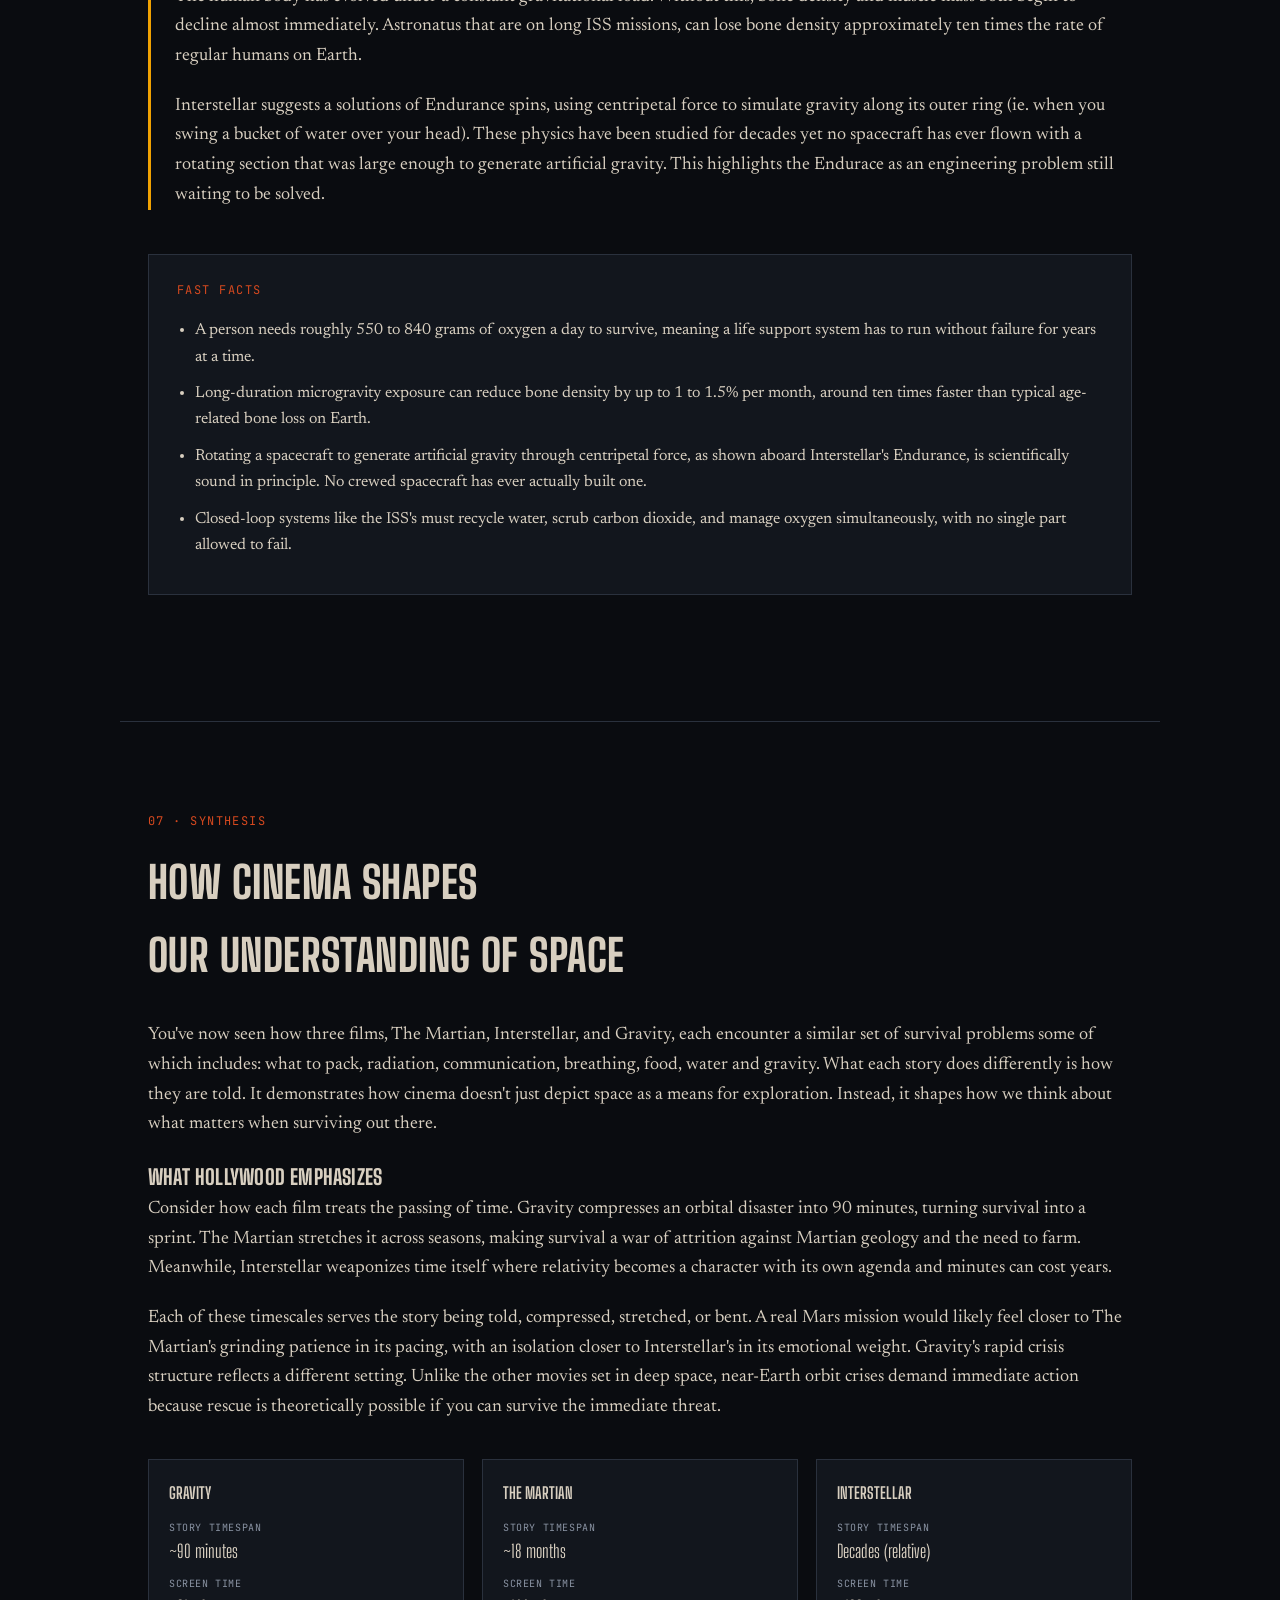
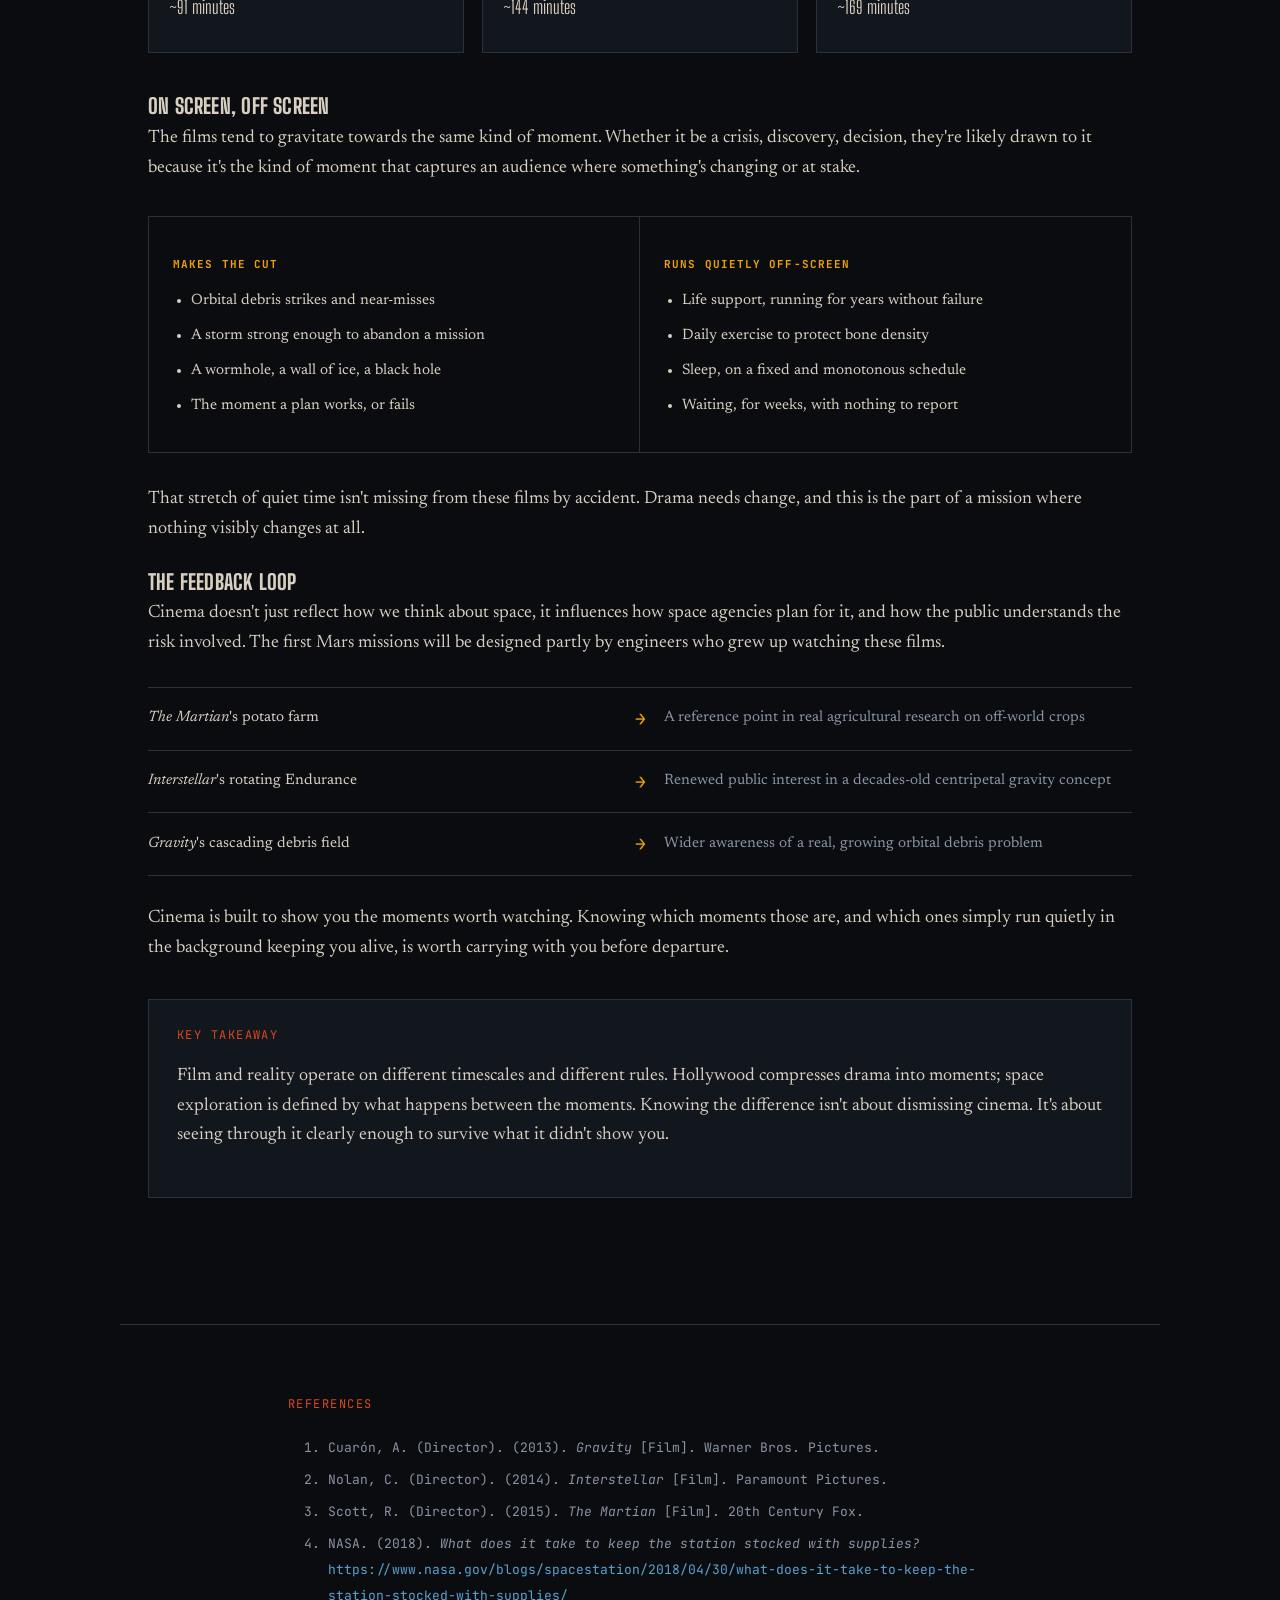
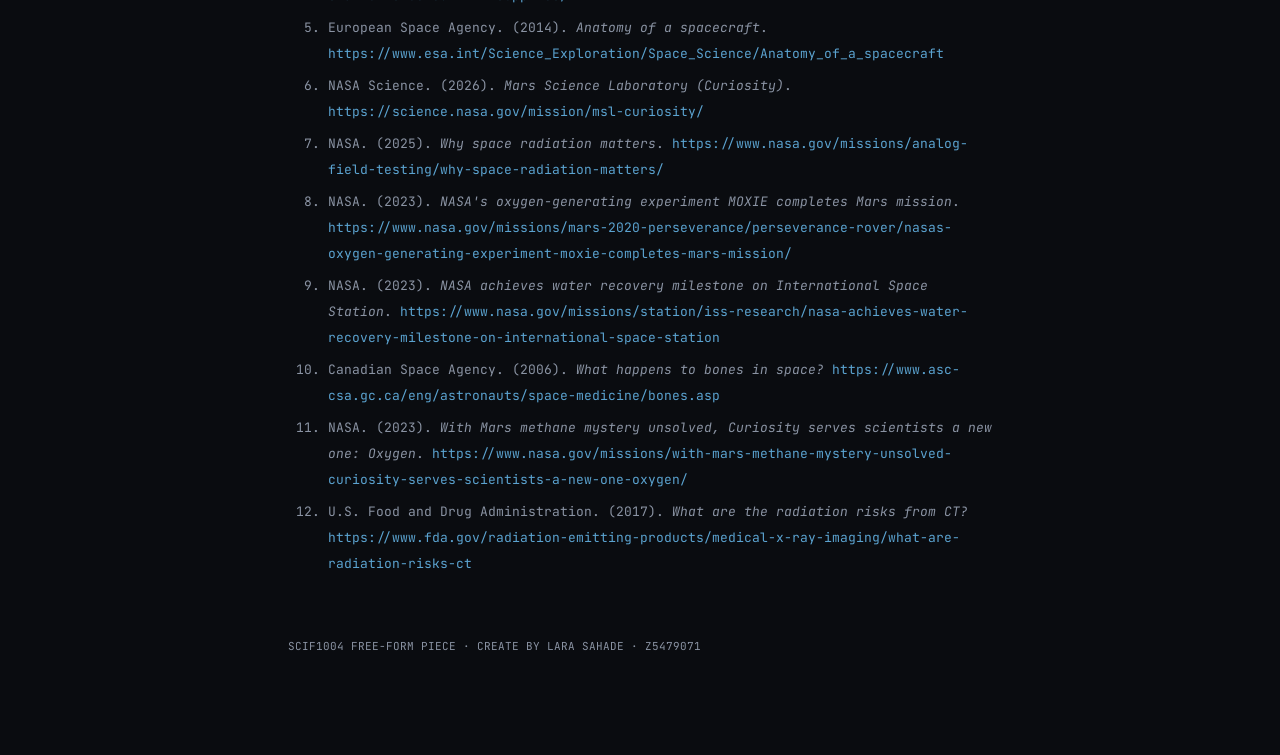
==== commit 84fb6d5b: "Reworded paragraph" ====
--- a/index.html
+++ b/index.html
@@ -511,10 +511,10 @@
 
       <h3>On screen, off screen</h3>
       <p>
-        The films tend to gravitate towards the same kind of moment, whether it
-        be a crisis, discovery, decision. They're likely drawn to it because
-        it's the kind of moment that captures an audience, something changing,
-        something that's at stake.
+        The films tend to gravitate towards the same kind of moment. Whether it
+        be a crisis, discovery, decision, they're likely drawn to it because
+        it's the kind of moment that captures an audience where something's
+        changing or at stake.
       </p>
 
       <div class="screen-split">
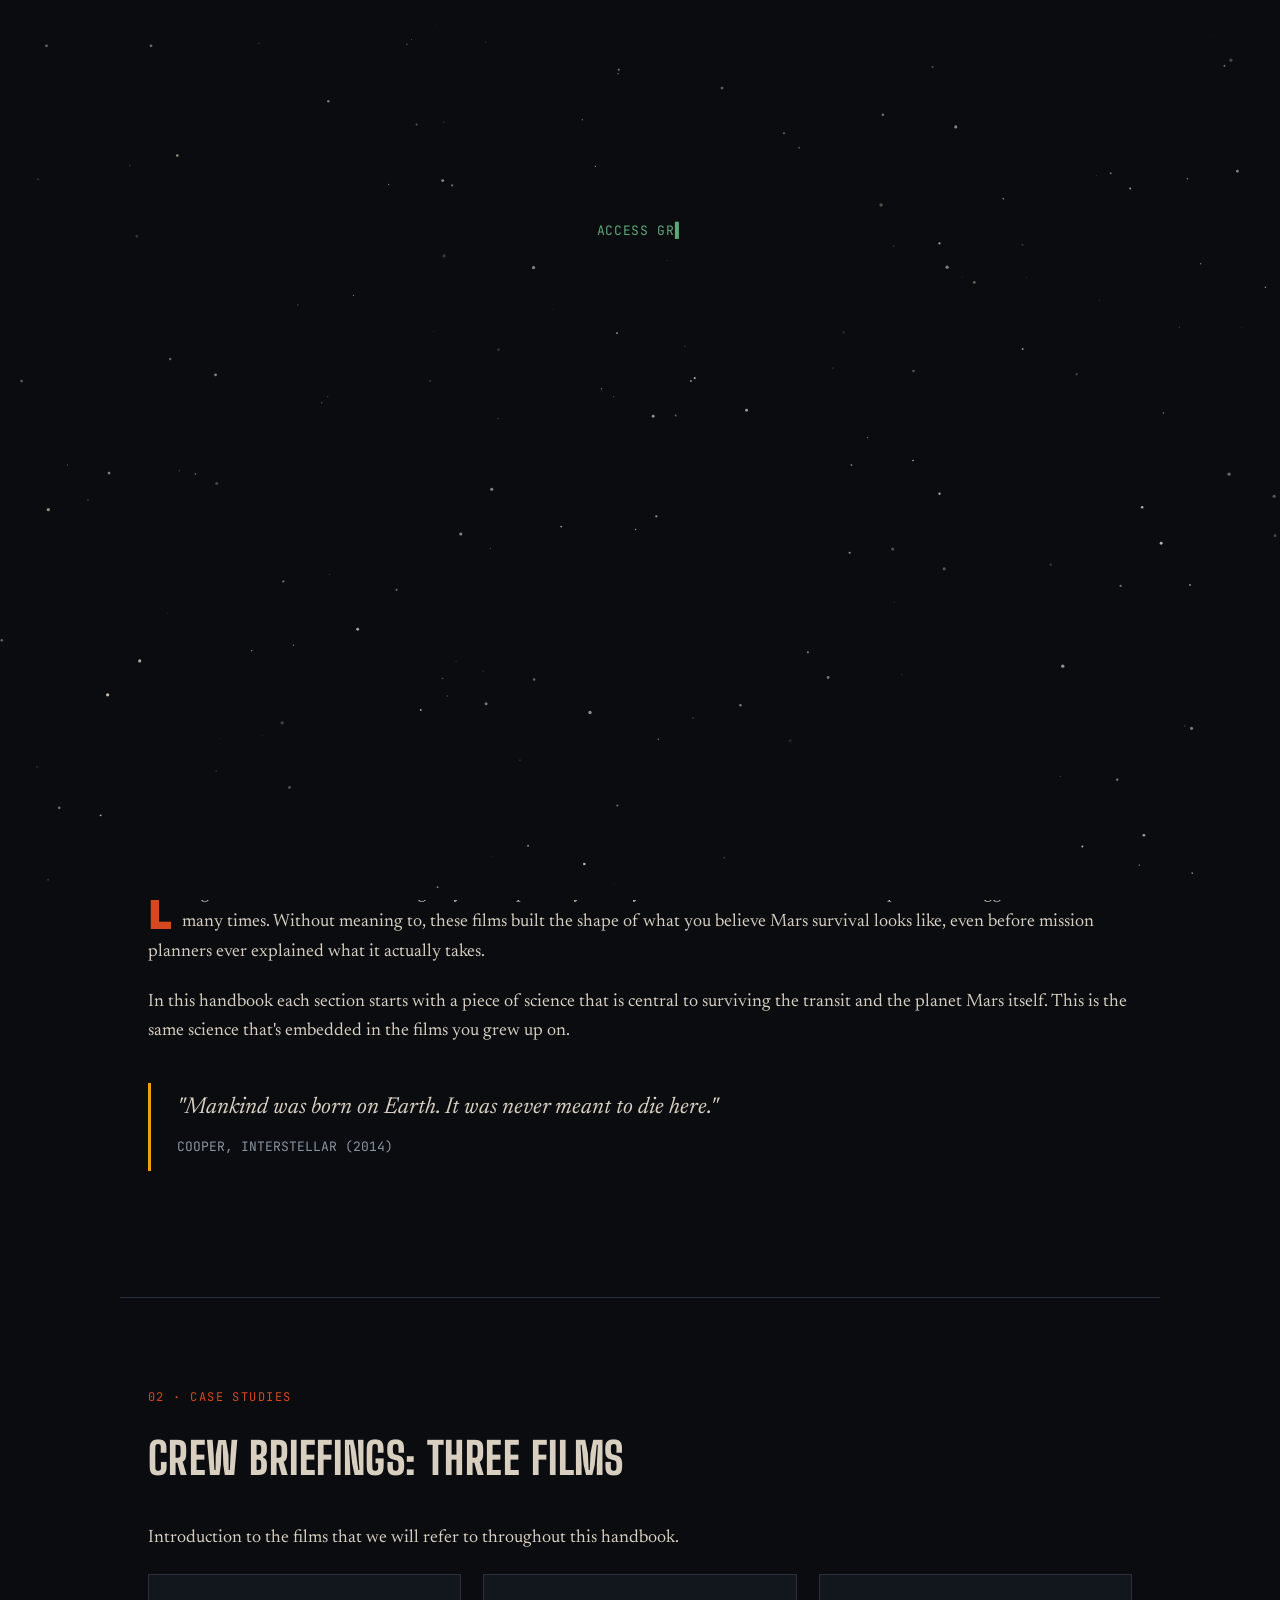
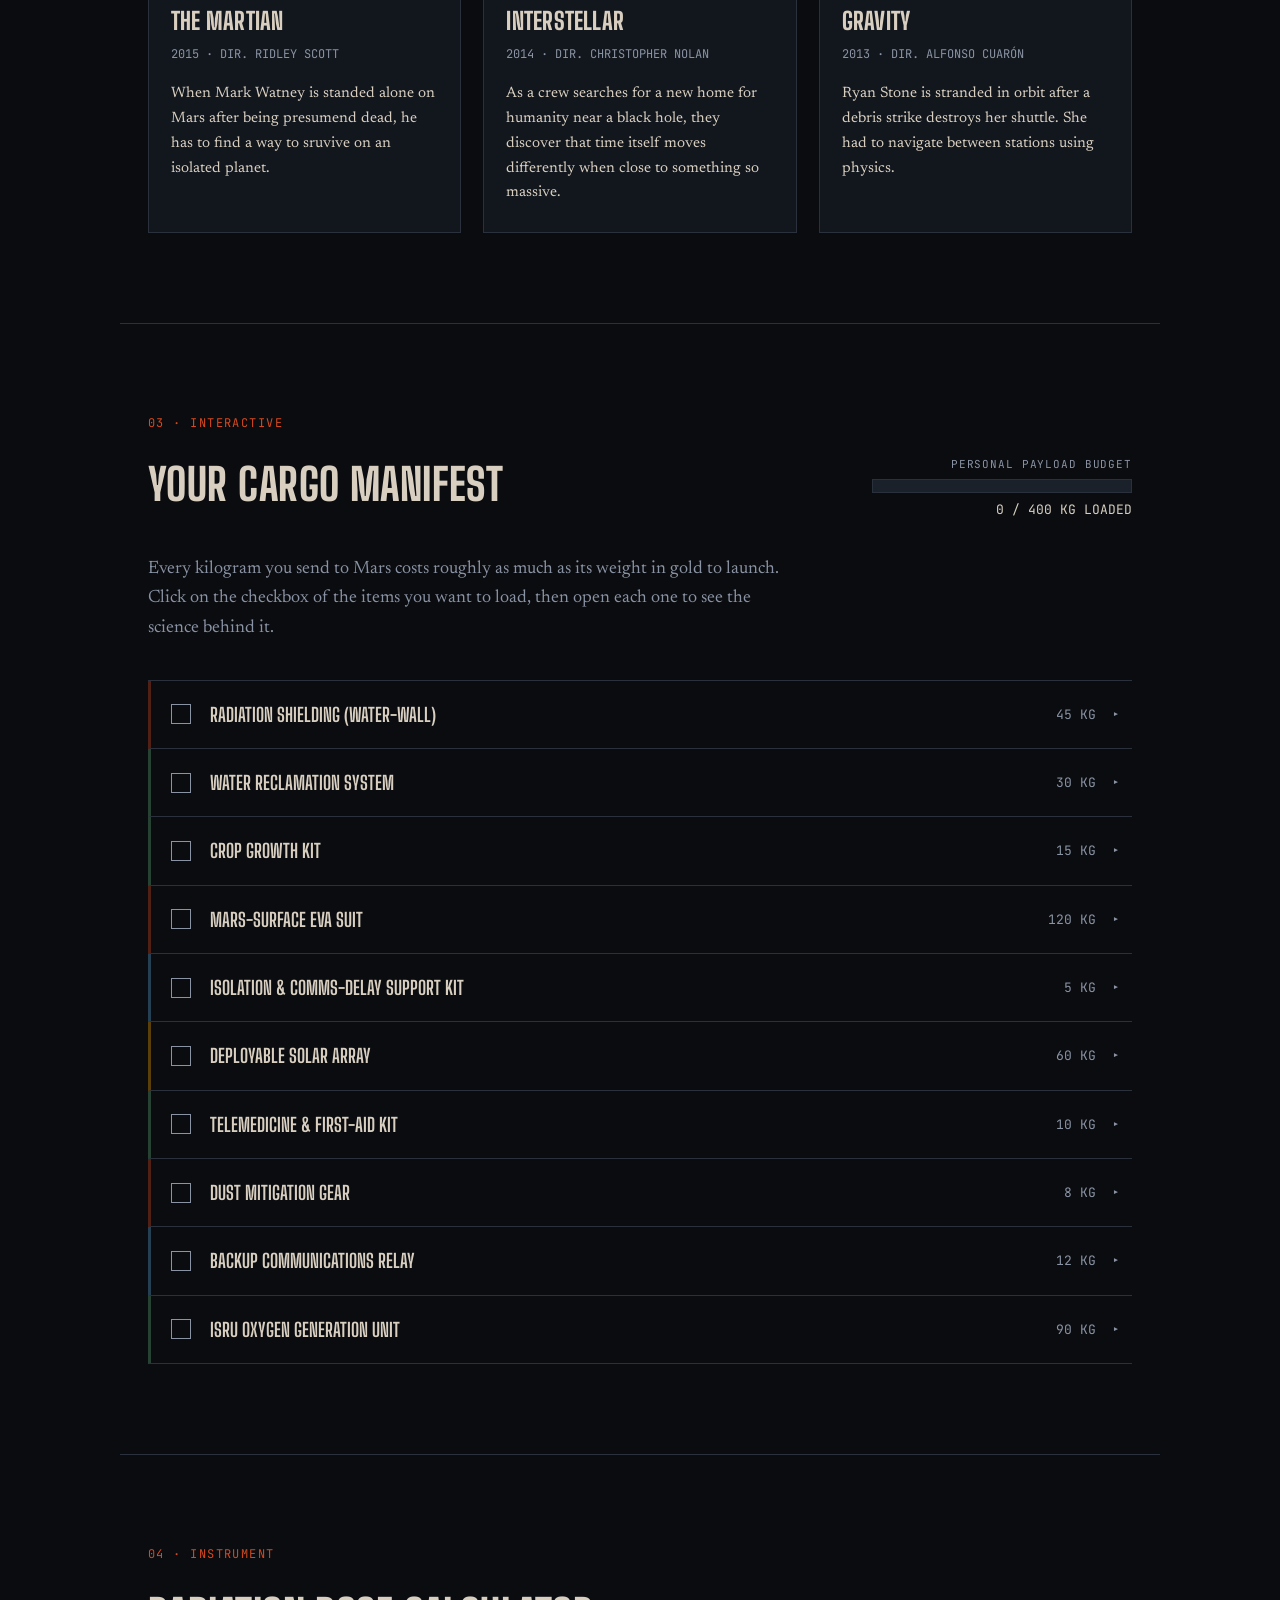
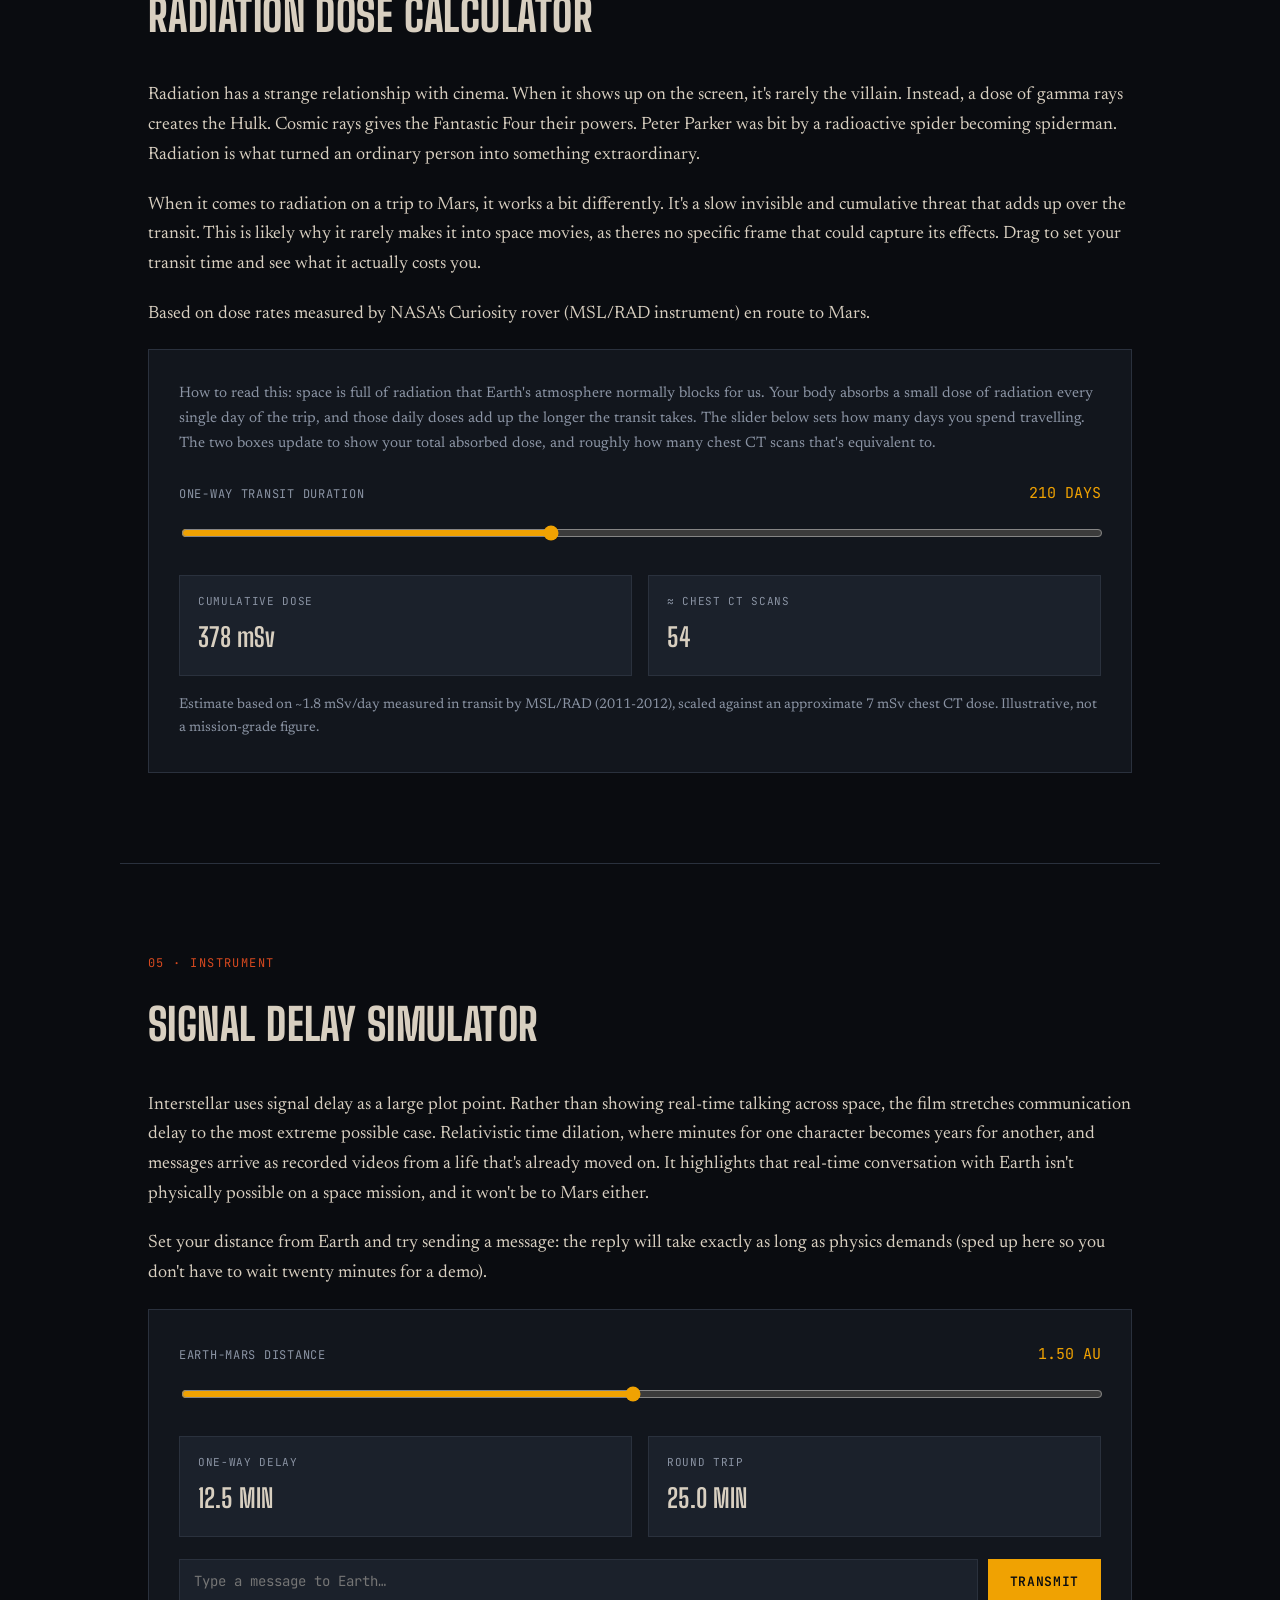
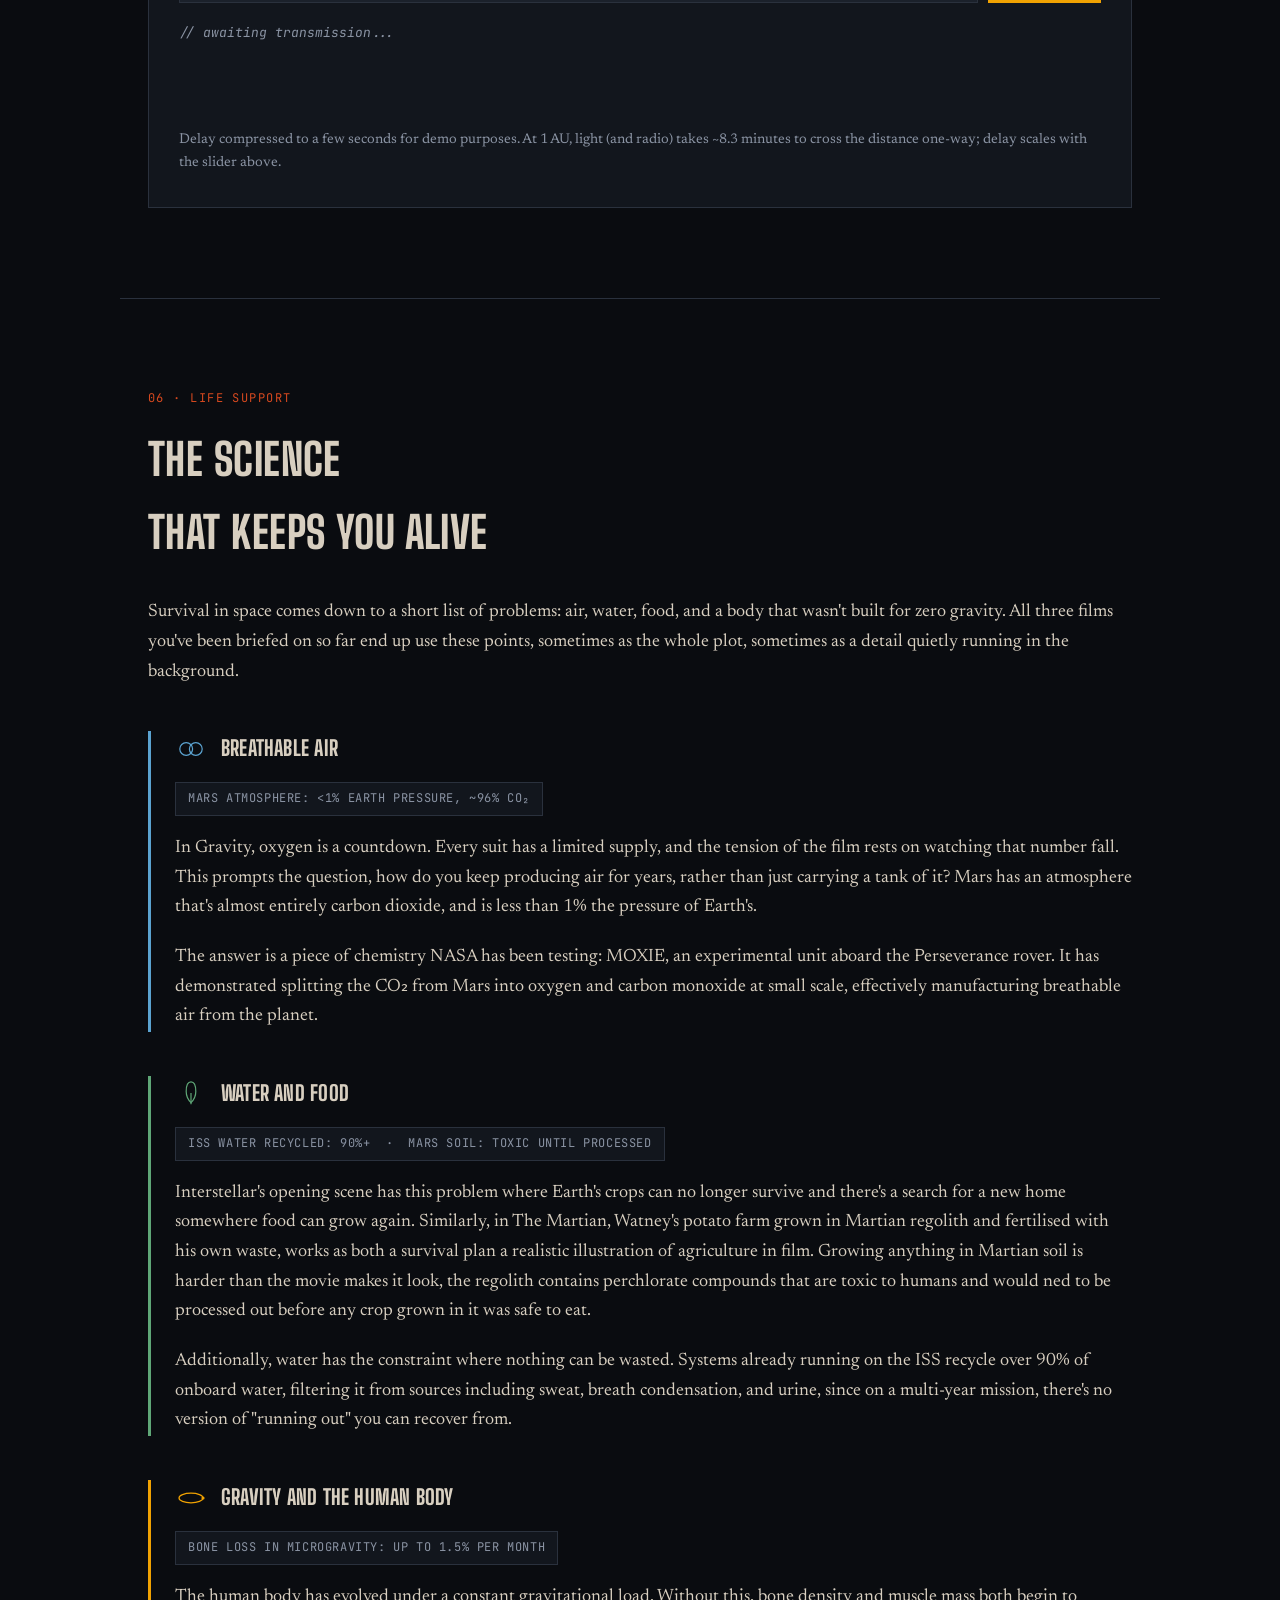
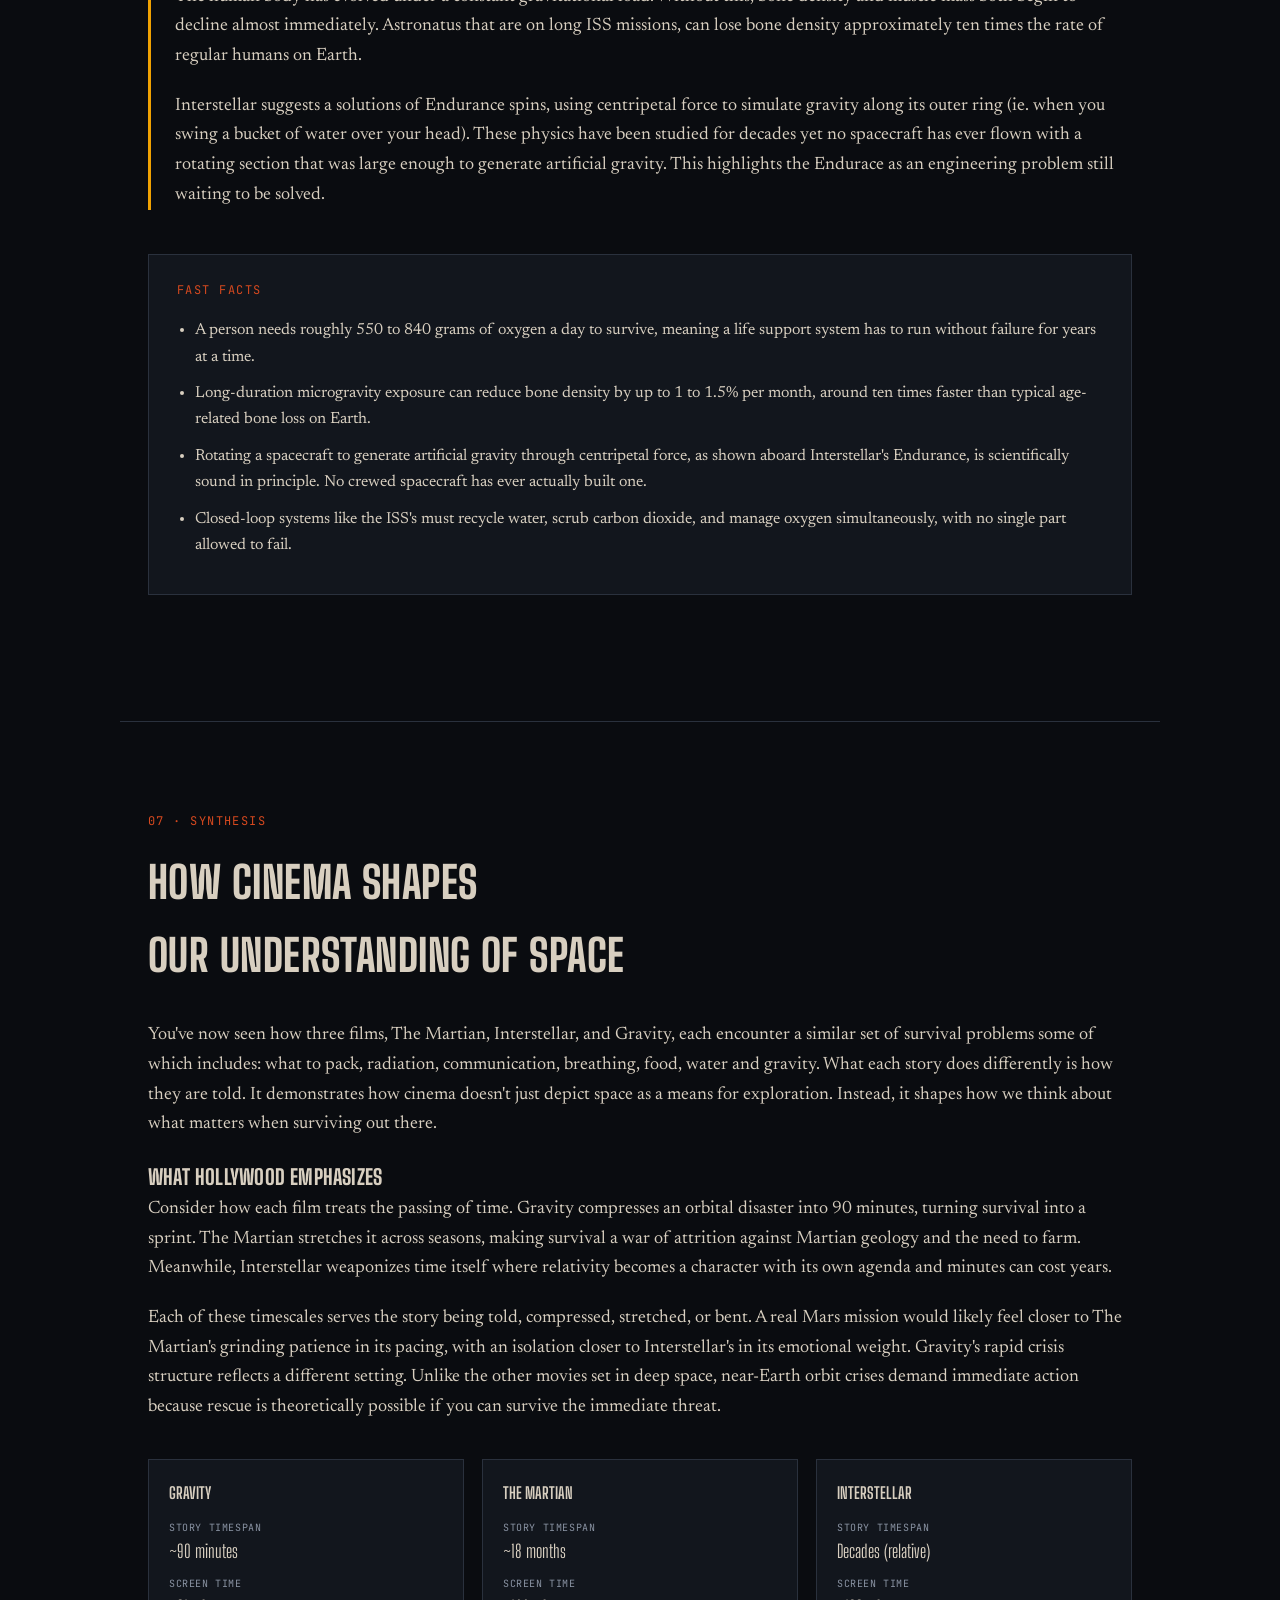
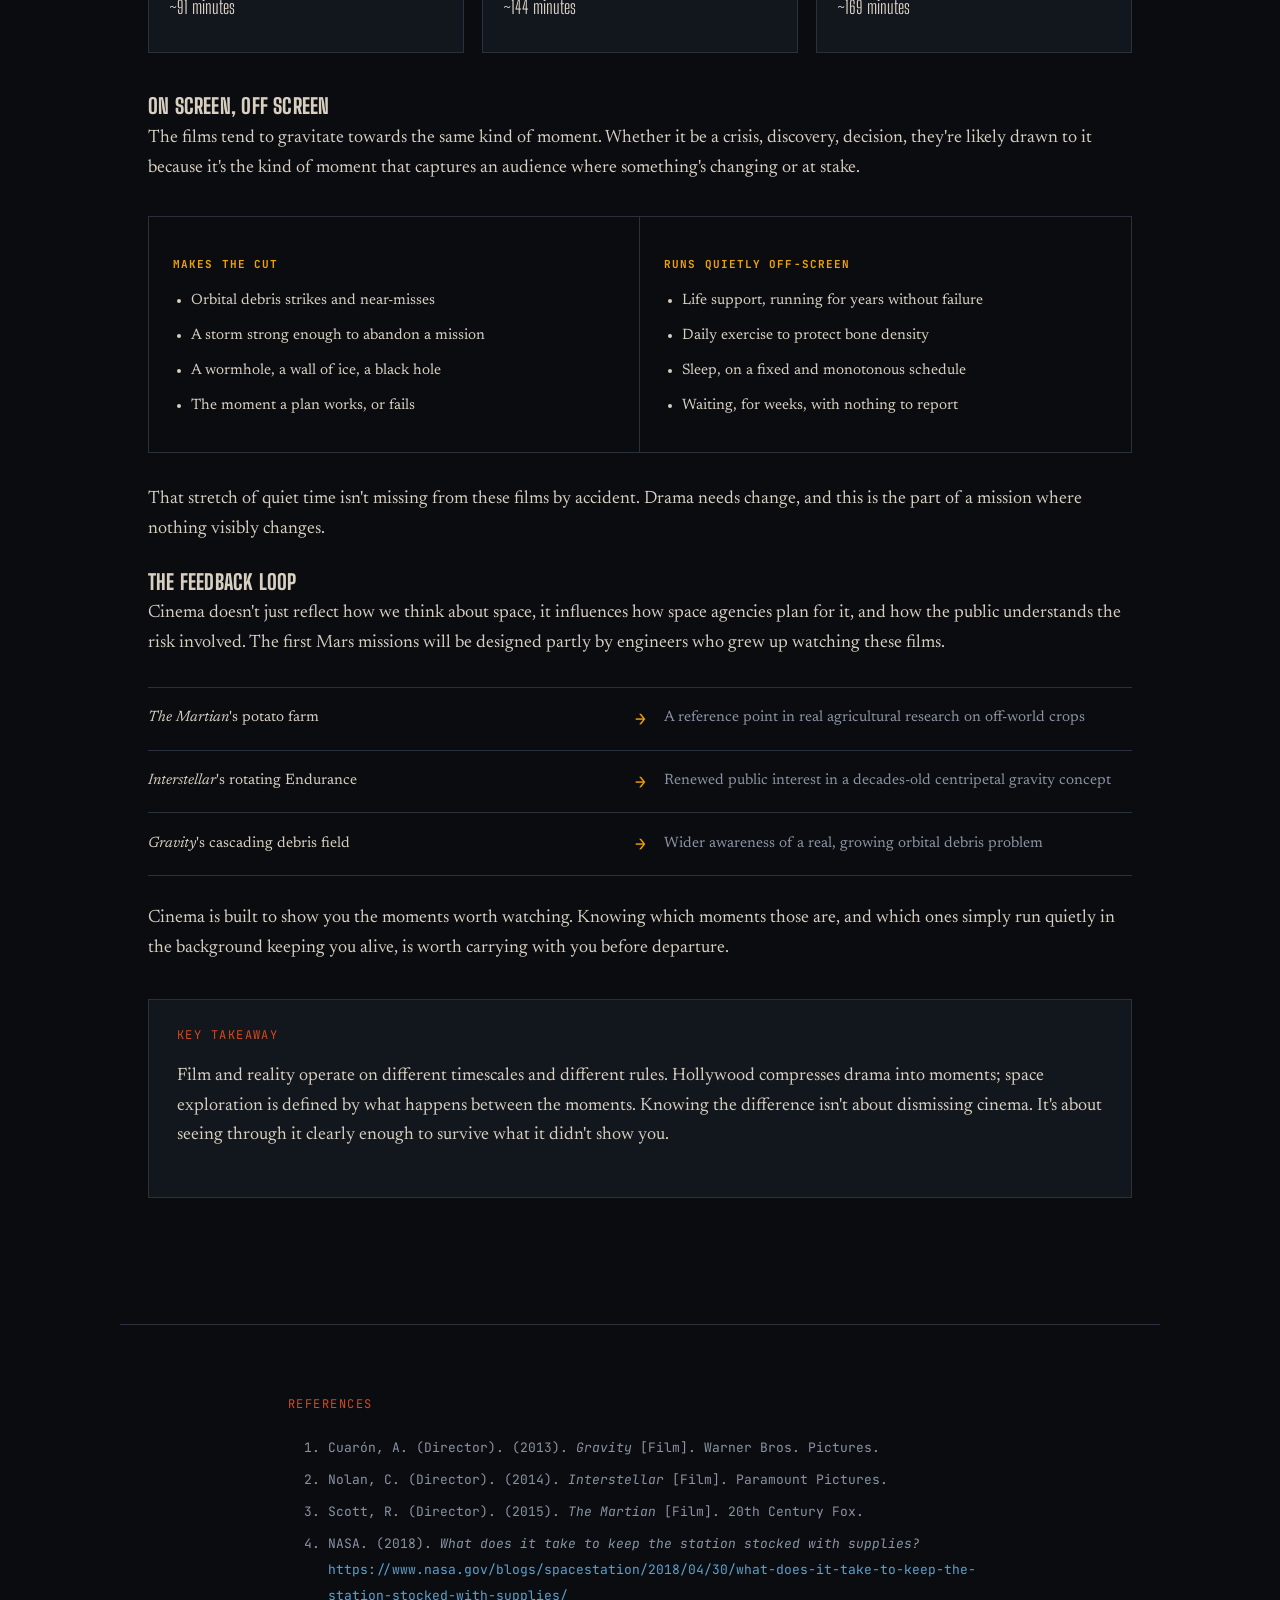
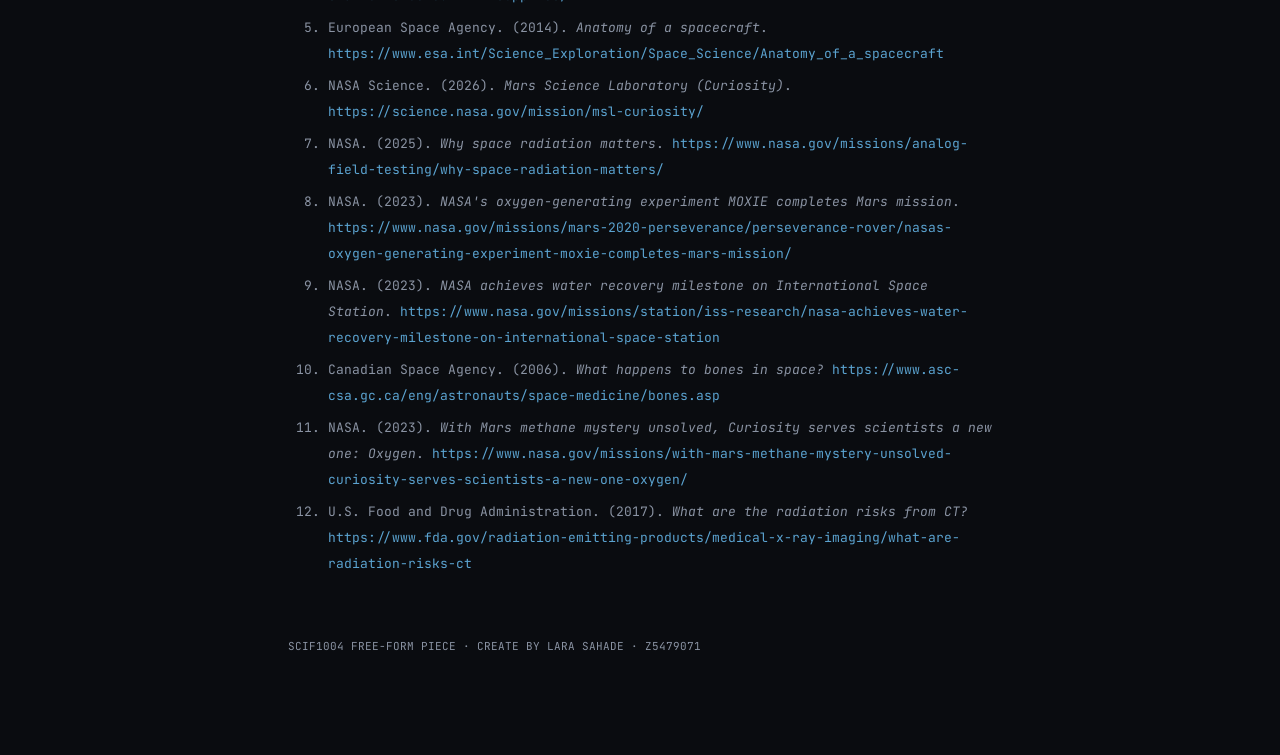
==== commit eea46d17: "Restructured paragraphs" ====
--- a/index.html
+++ b/index.html
@@ -541,7 +541,7 @@
       <p>
         That stretch of quiet time isn't missing from these films by accident.
         Drama needs change, and this is the part of a mission where nothing
-        visibly changes at all.
+        visibly changes.
       </p>
 
       <h3>The feedback loop</h3>
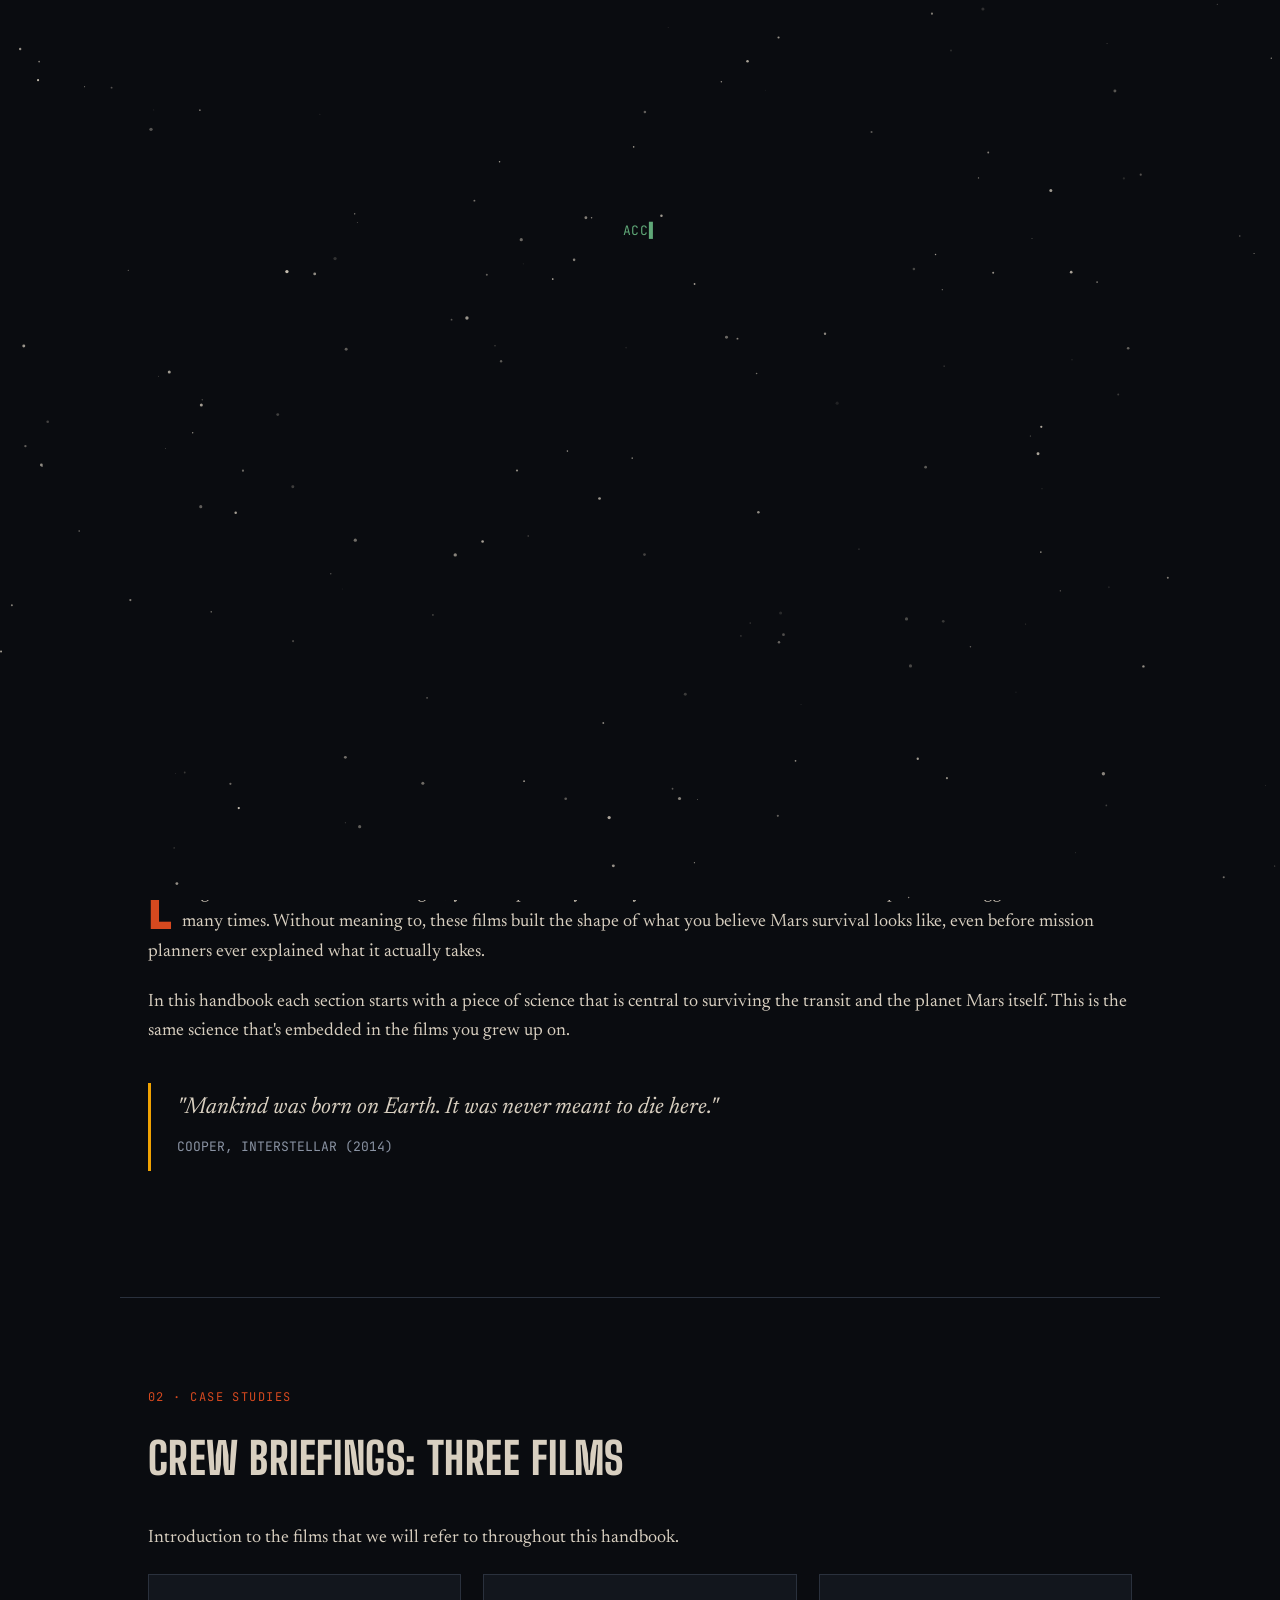
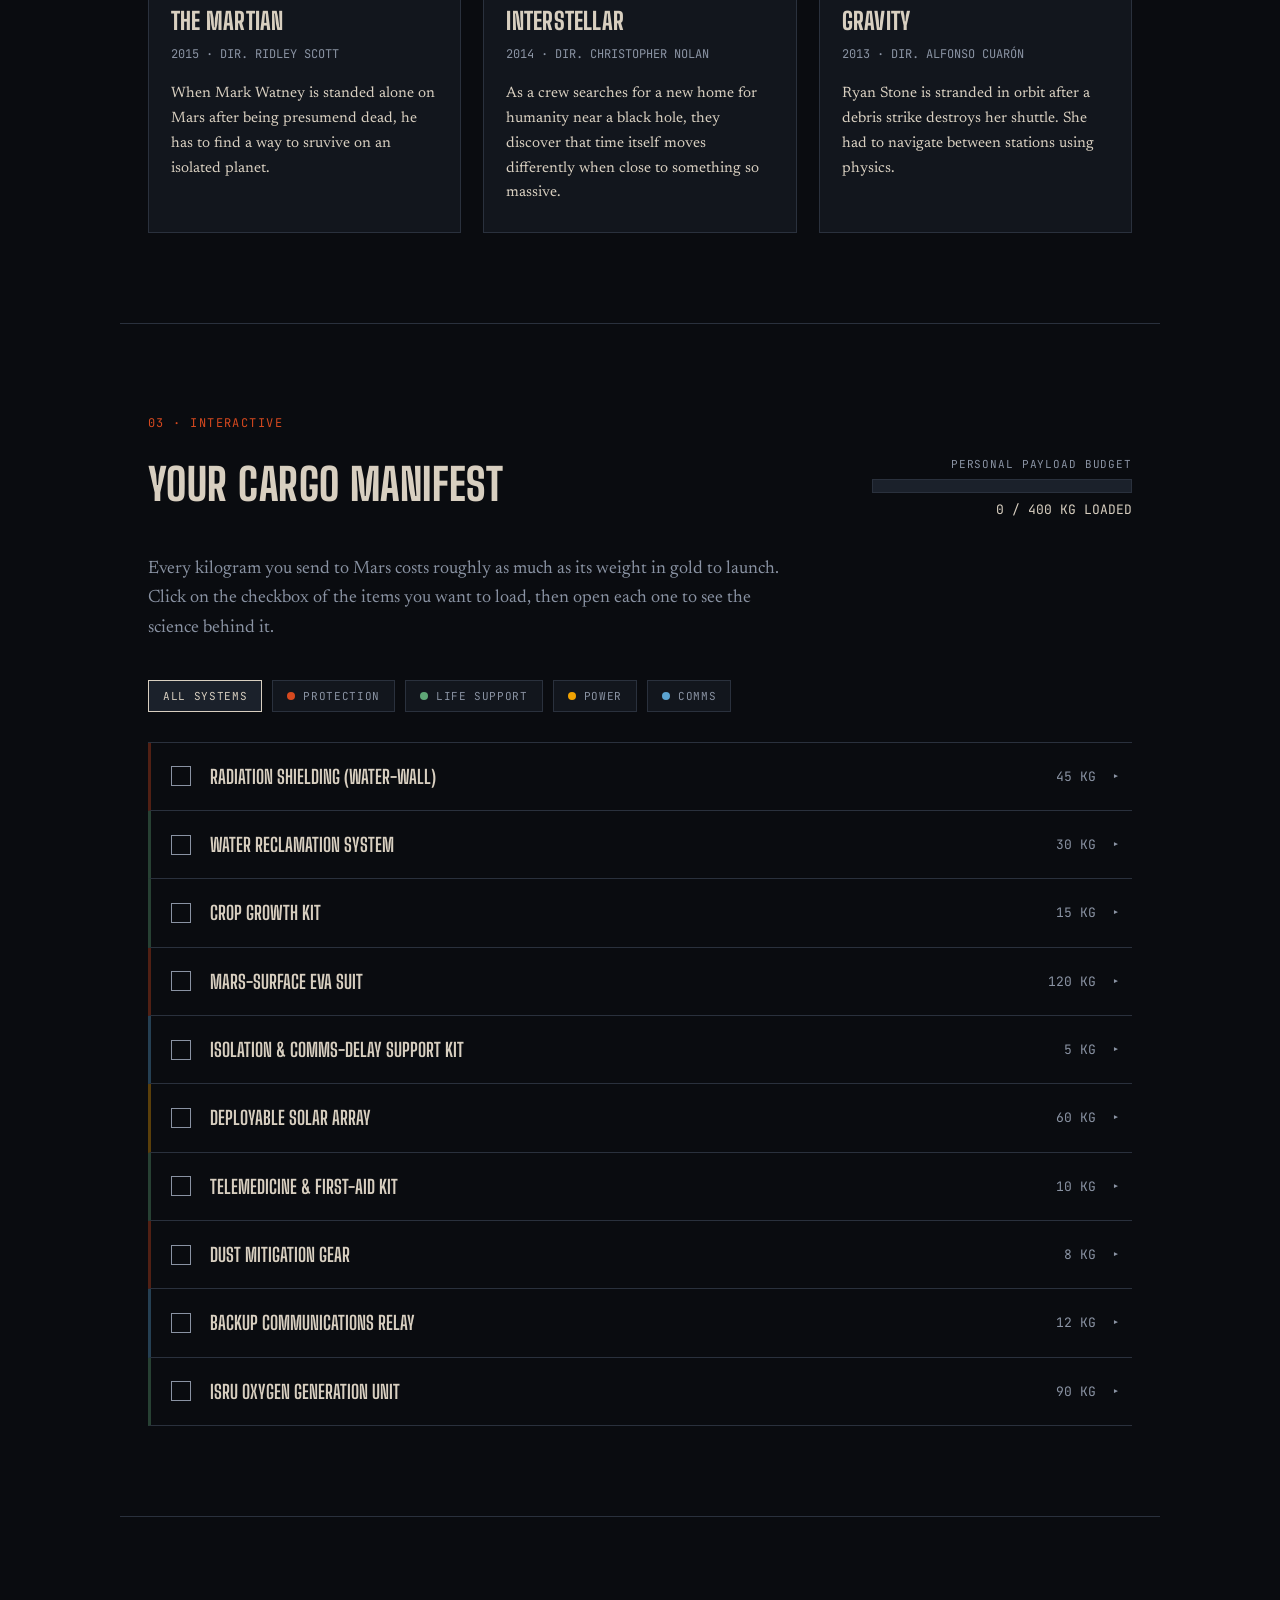
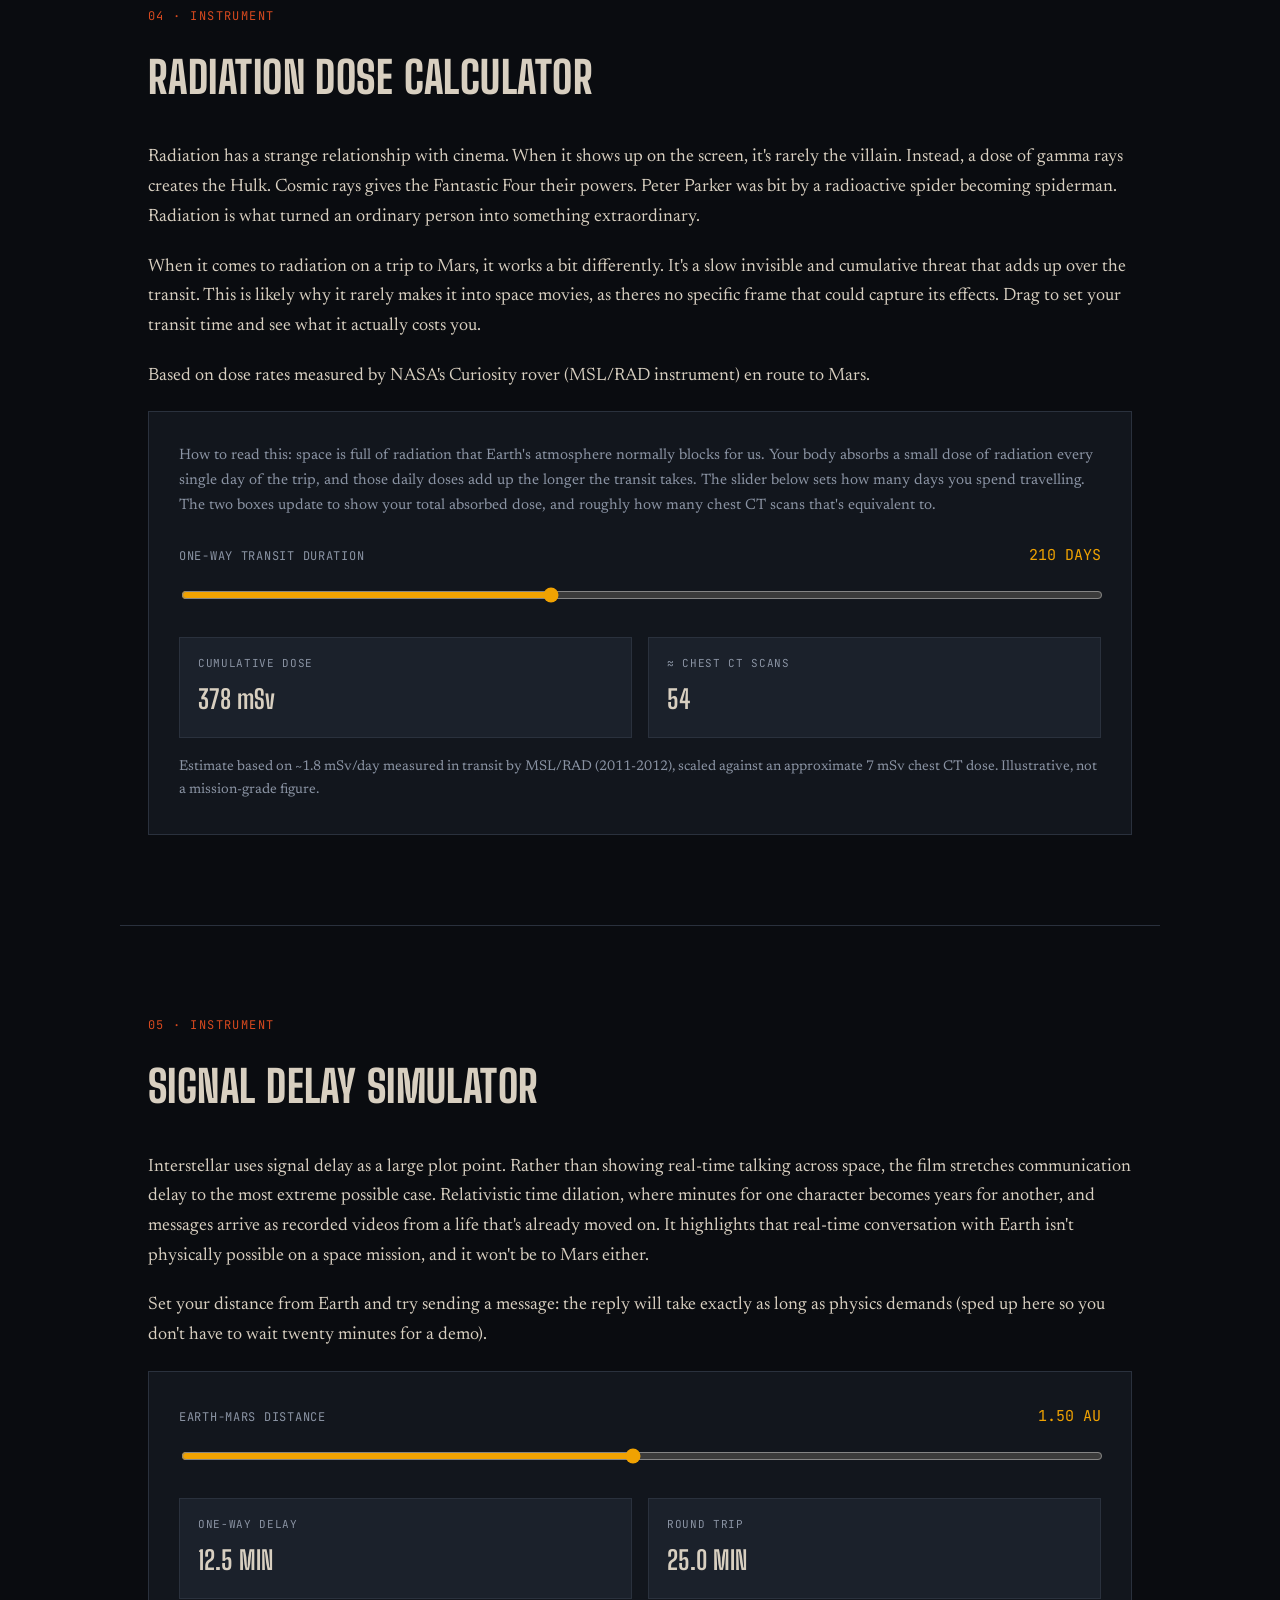
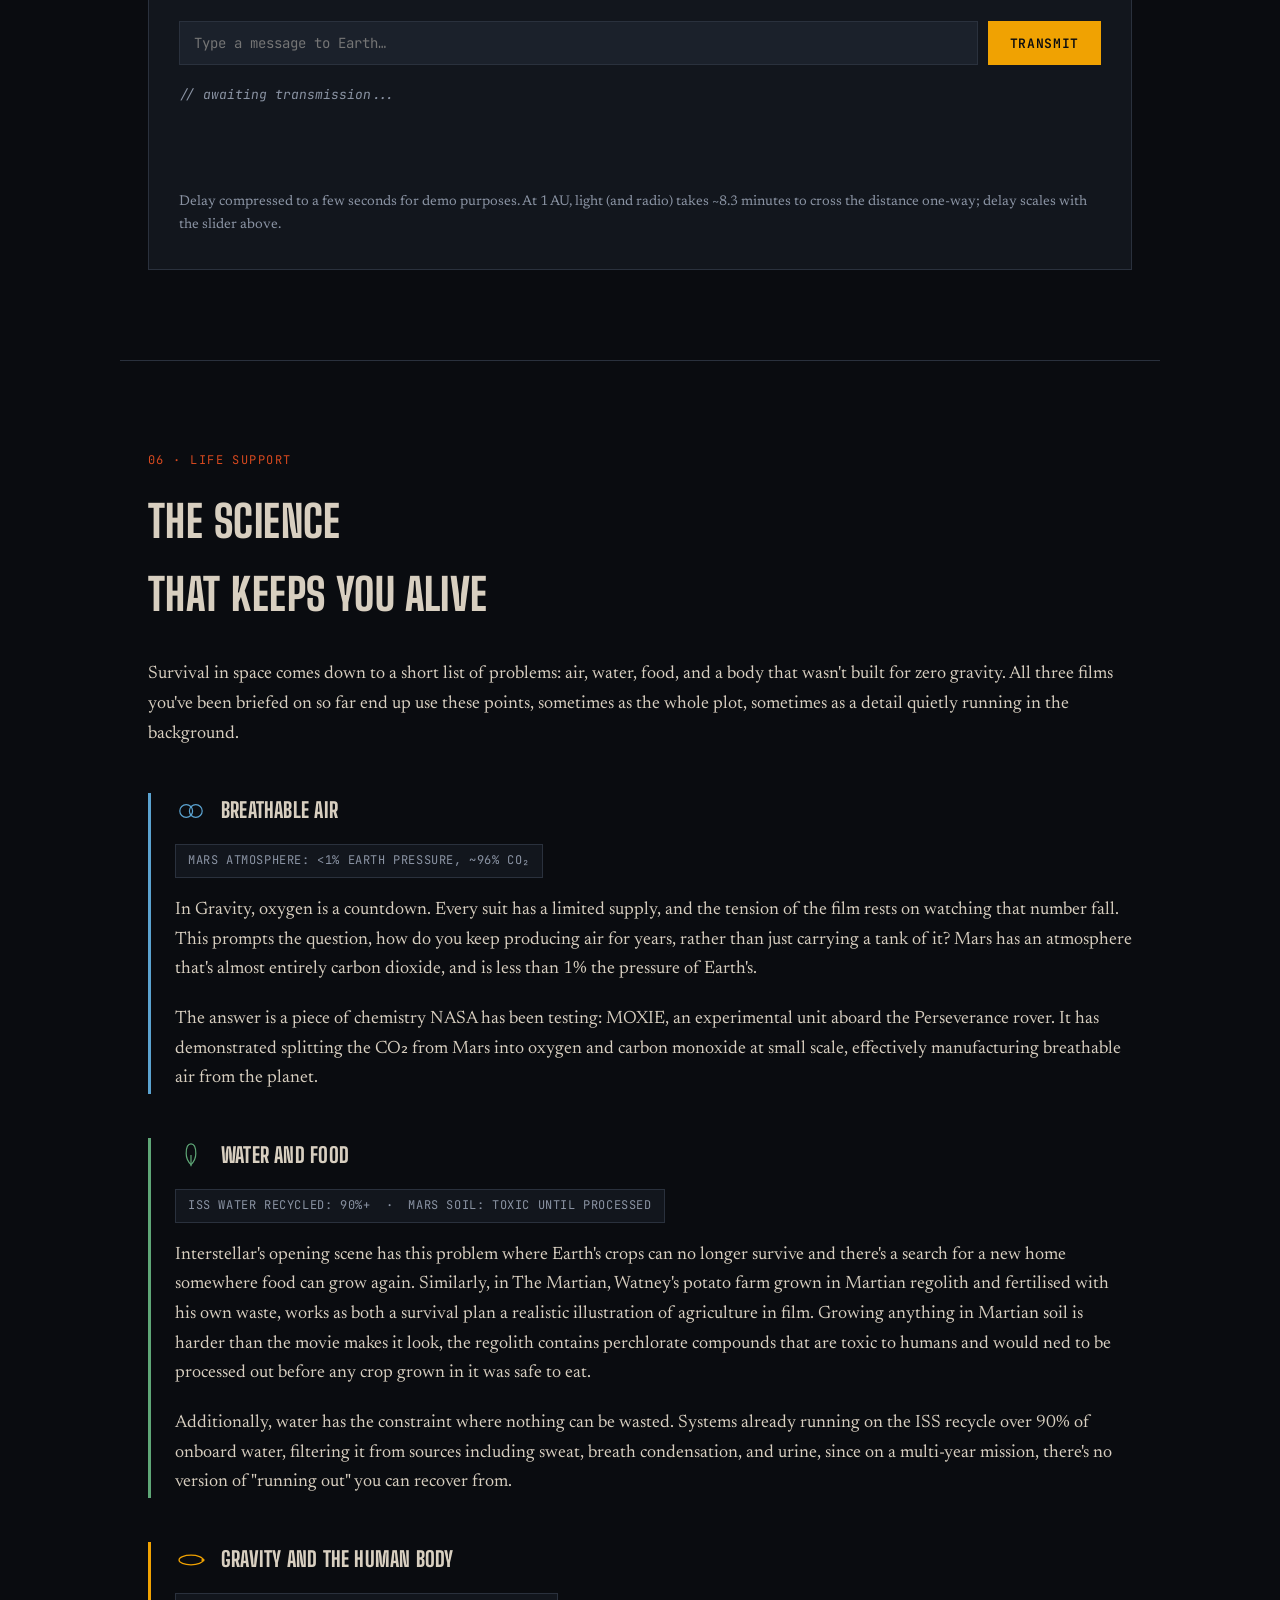
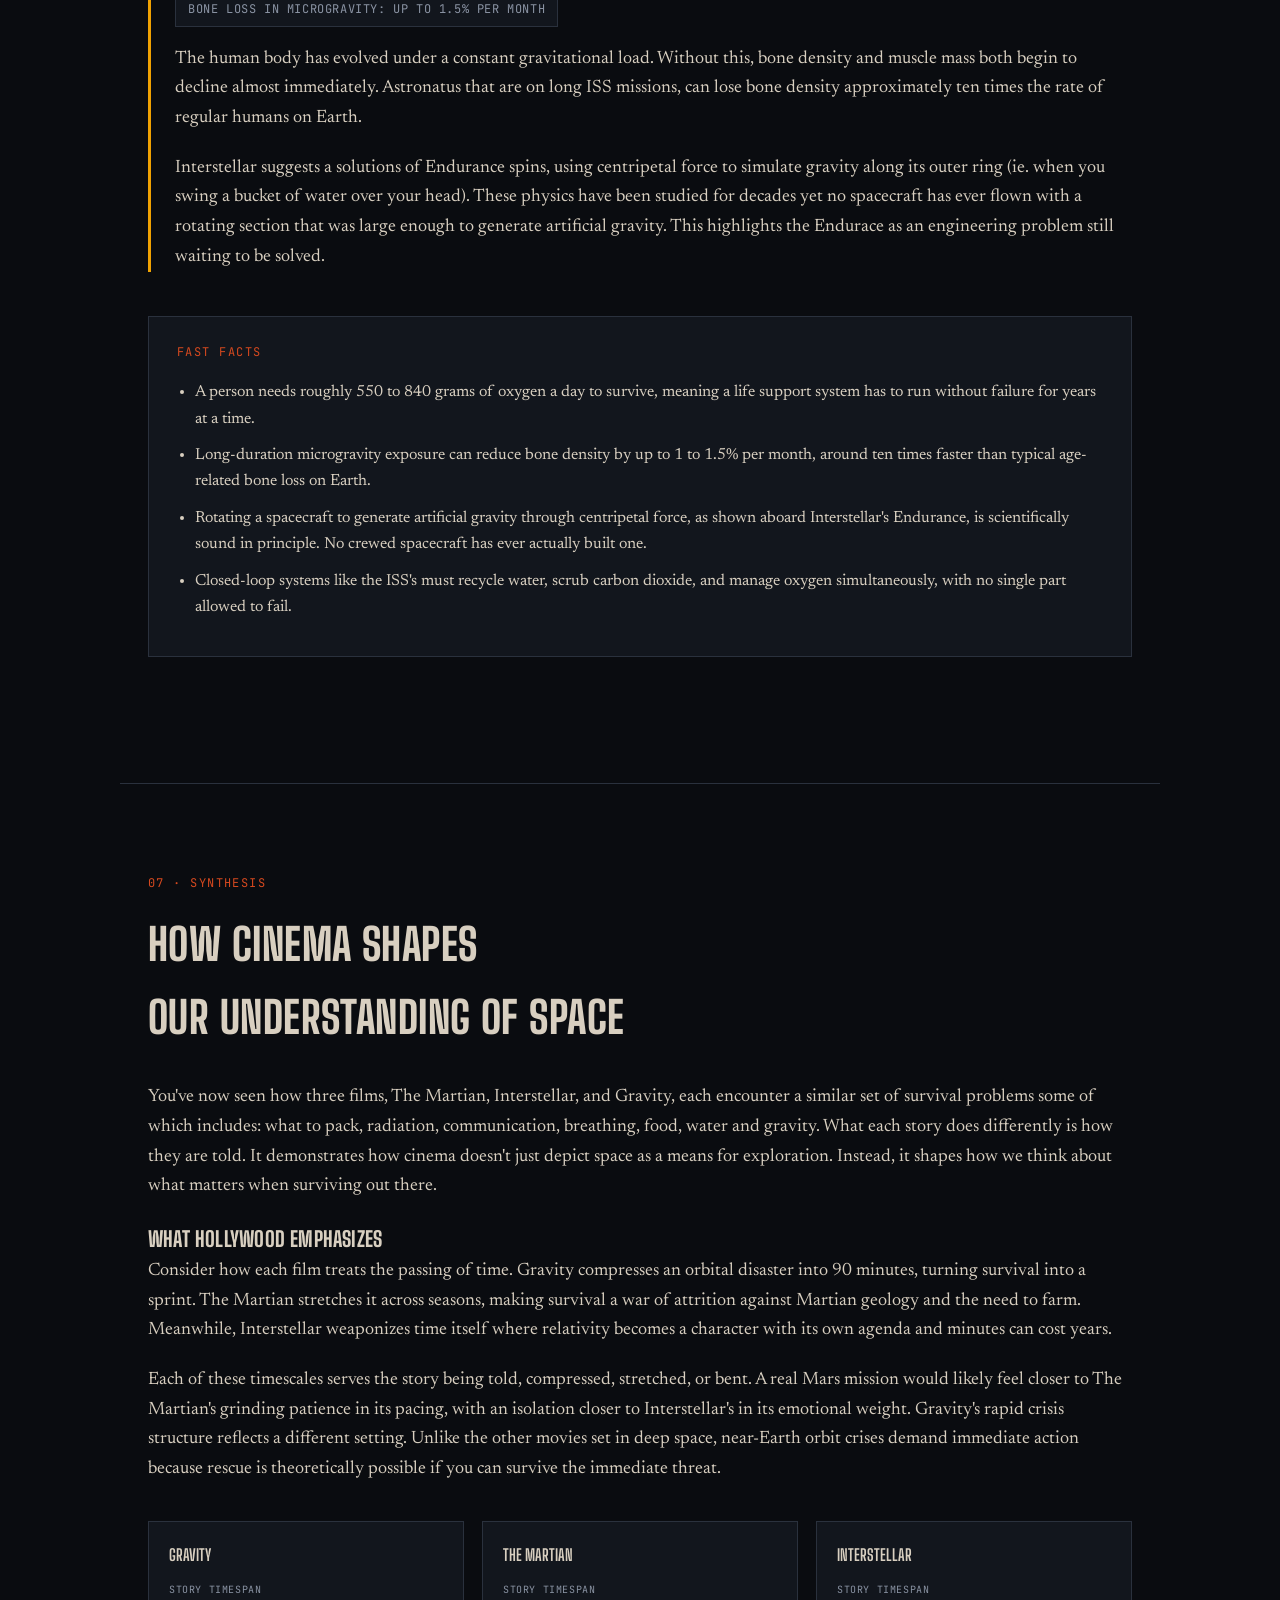
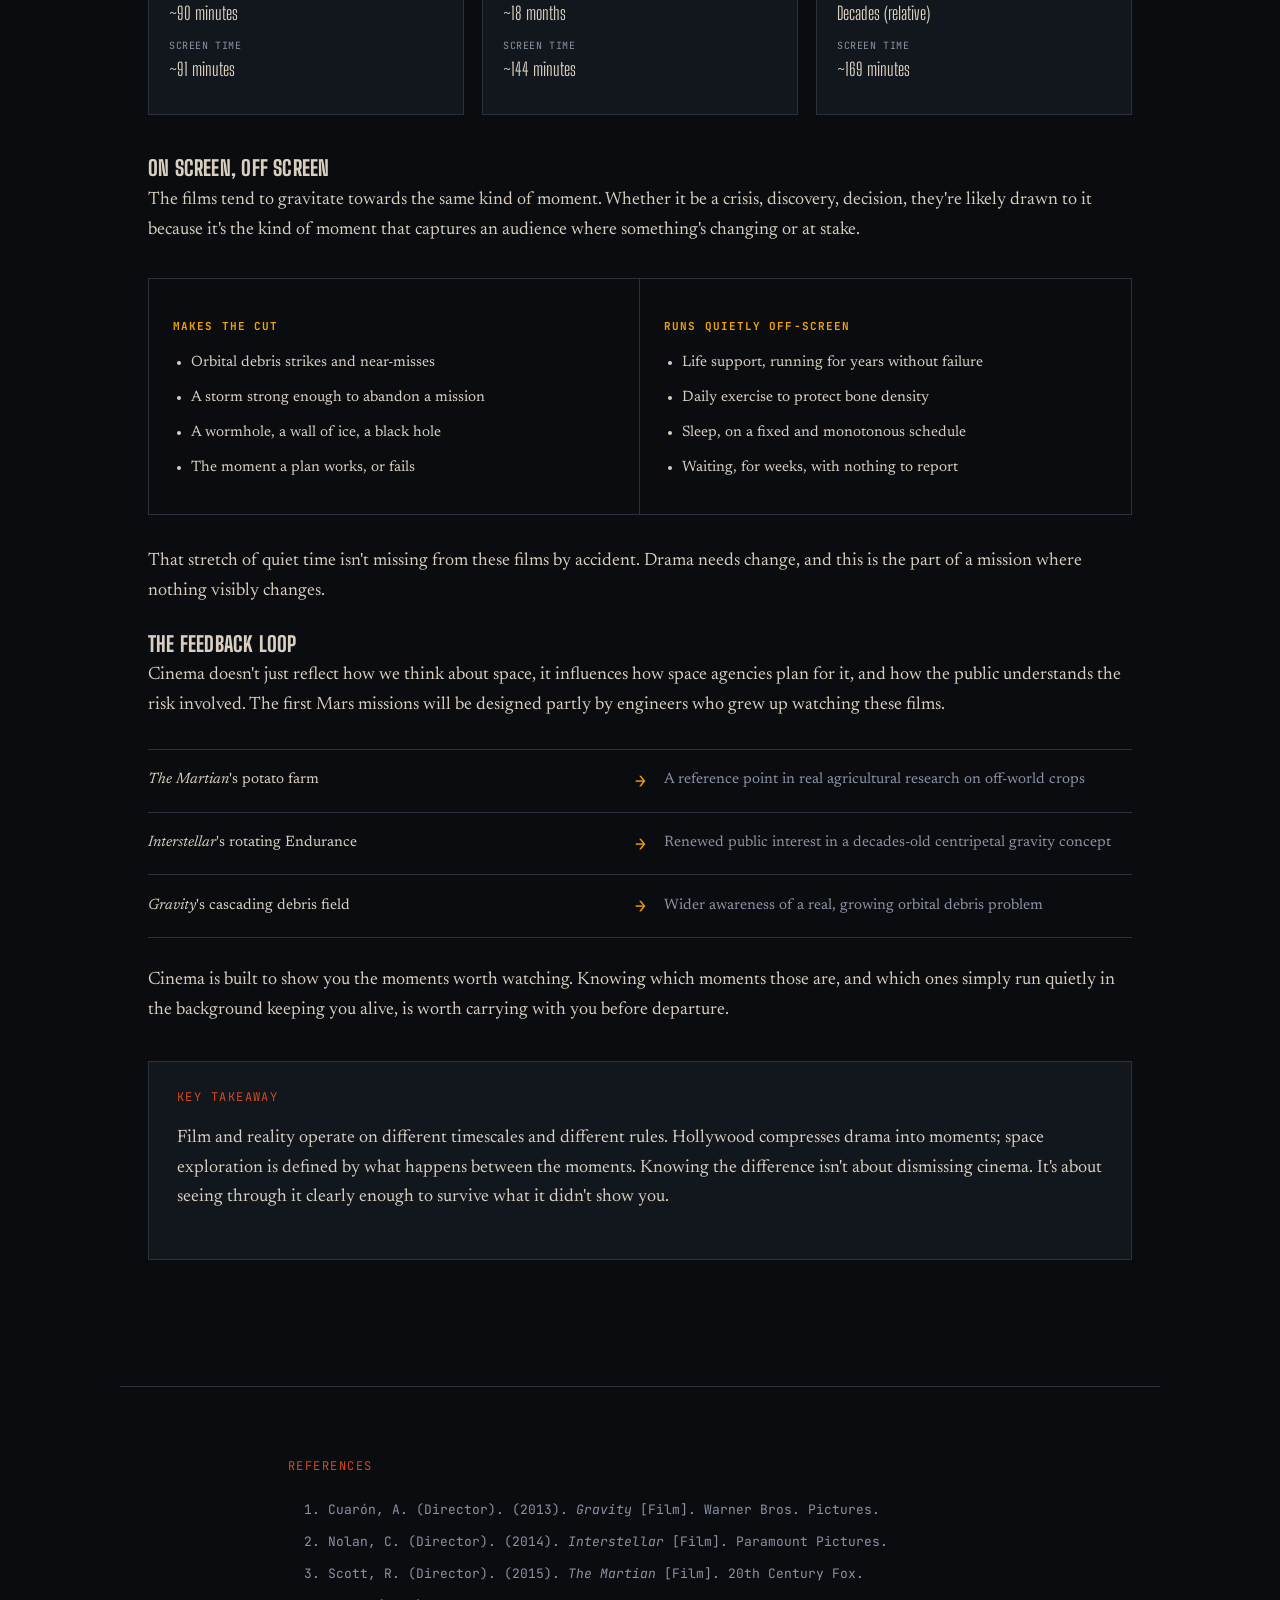
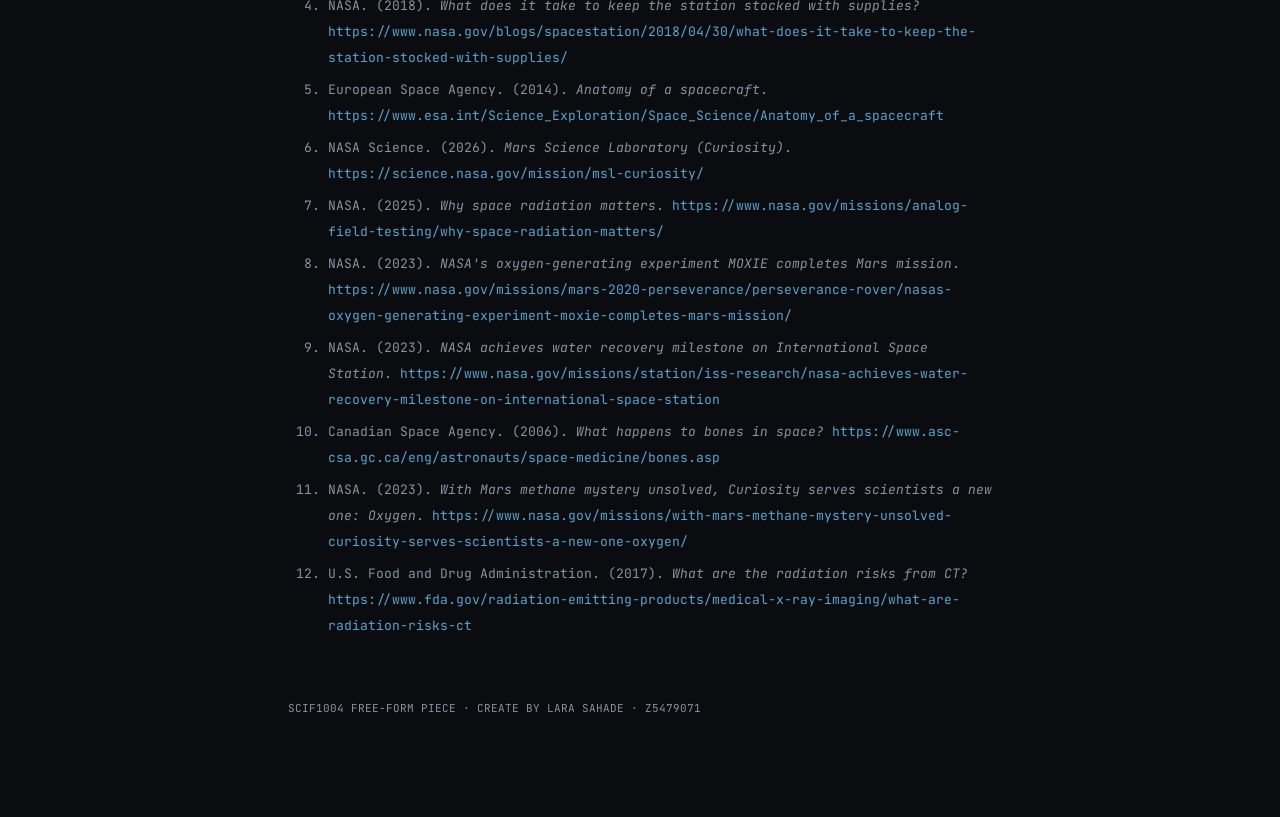
==== commit 630ae8fe: "Implemented filtering logic in index html" ====
--- a/index.html
+++ b/index.html
@@ -143,6 +143,37 @@
         gold to launch. Click on the checkbox of the items you want to load,
         then open each one to see the science behind it.
       </p>
+
+      <div class="filter-bar" id="filterBar">
+        <button class="filter-pill active" data-filter="all">
+          ALL SYSTEMS
+        </button>
+        <button class="filter-pill" data-filter="protection">
+          <span
+            class="filter-dot"
+            style="background: var(--mars-rust-bright)"
+          ></span
+          >PROTECTION
+        </button>
+        <button class="filter-pill" data-filter="life-support">
+          <span class="filter-dot" style="background: var(--ok-green)"></span
+          >LIFE SUPPORT
+        </button>
+        <button class="filter-pill" data-filter="power">
+          <span
+            class="filter-dot"
+            style="background: var(--signal-amber)"
+          ></span
+          >POWER
+        </button>
+        <button class="filter-pill" data-filter="comms">
+          <span
+            class="filter-dot"
+            style="background: var(--telemetry-blue)"
+          ></span
+          >COMMS
+        </button>
+      </div>
       <div class="manifest-list" id="manifestList"></div>
     </section>
 
--- a/style.css
+++ b/style.css
@@ -543,6 +543,44 @@
   color: var(--telemetry-blue);
 }
 
+.filter-bar {
+  display: flex;
+  flex-wrap: wrap;
+  gap: 10px;
+  margin-bottom: 30px;
+}
+.filter-pill {
+  display: inline-flex;
+  align-items: center;
+  gap: 8px;
+  background: var(--bg-panel);
+  border: 1px solid var(--hairline);
+  color: var(--text-dim);
+  font-family: 'JetBrains Mono', monospace;
+  font-size: 11px;
+  letter-spacing: 0.06em;
+  padding: 8px 14px;
+  cursor: pointer;
+  transition: border-color 0.2s ease, color 0.2s ease, background 0.2s ease;
+}
+.filter-pill:hover {
+  border-color: var(--text-dim);
+}
+.filter-pill.active {
+  color: var(--regolith);
+  border-color: var(--regolith);
+  background: var(--bg-panel-2);
+}
+.filter-dot {
+  width: 8px;
+  height: 8px;
+  border-radius: 50%;
+  flex-shrink: 0;
+}
+.item.filtered-out {
+  display: none;
+}
+
 /* ================= INSTRUMENT PANELS (calculators) ================= */
 .instrument {
   background: var(--bg-panel);
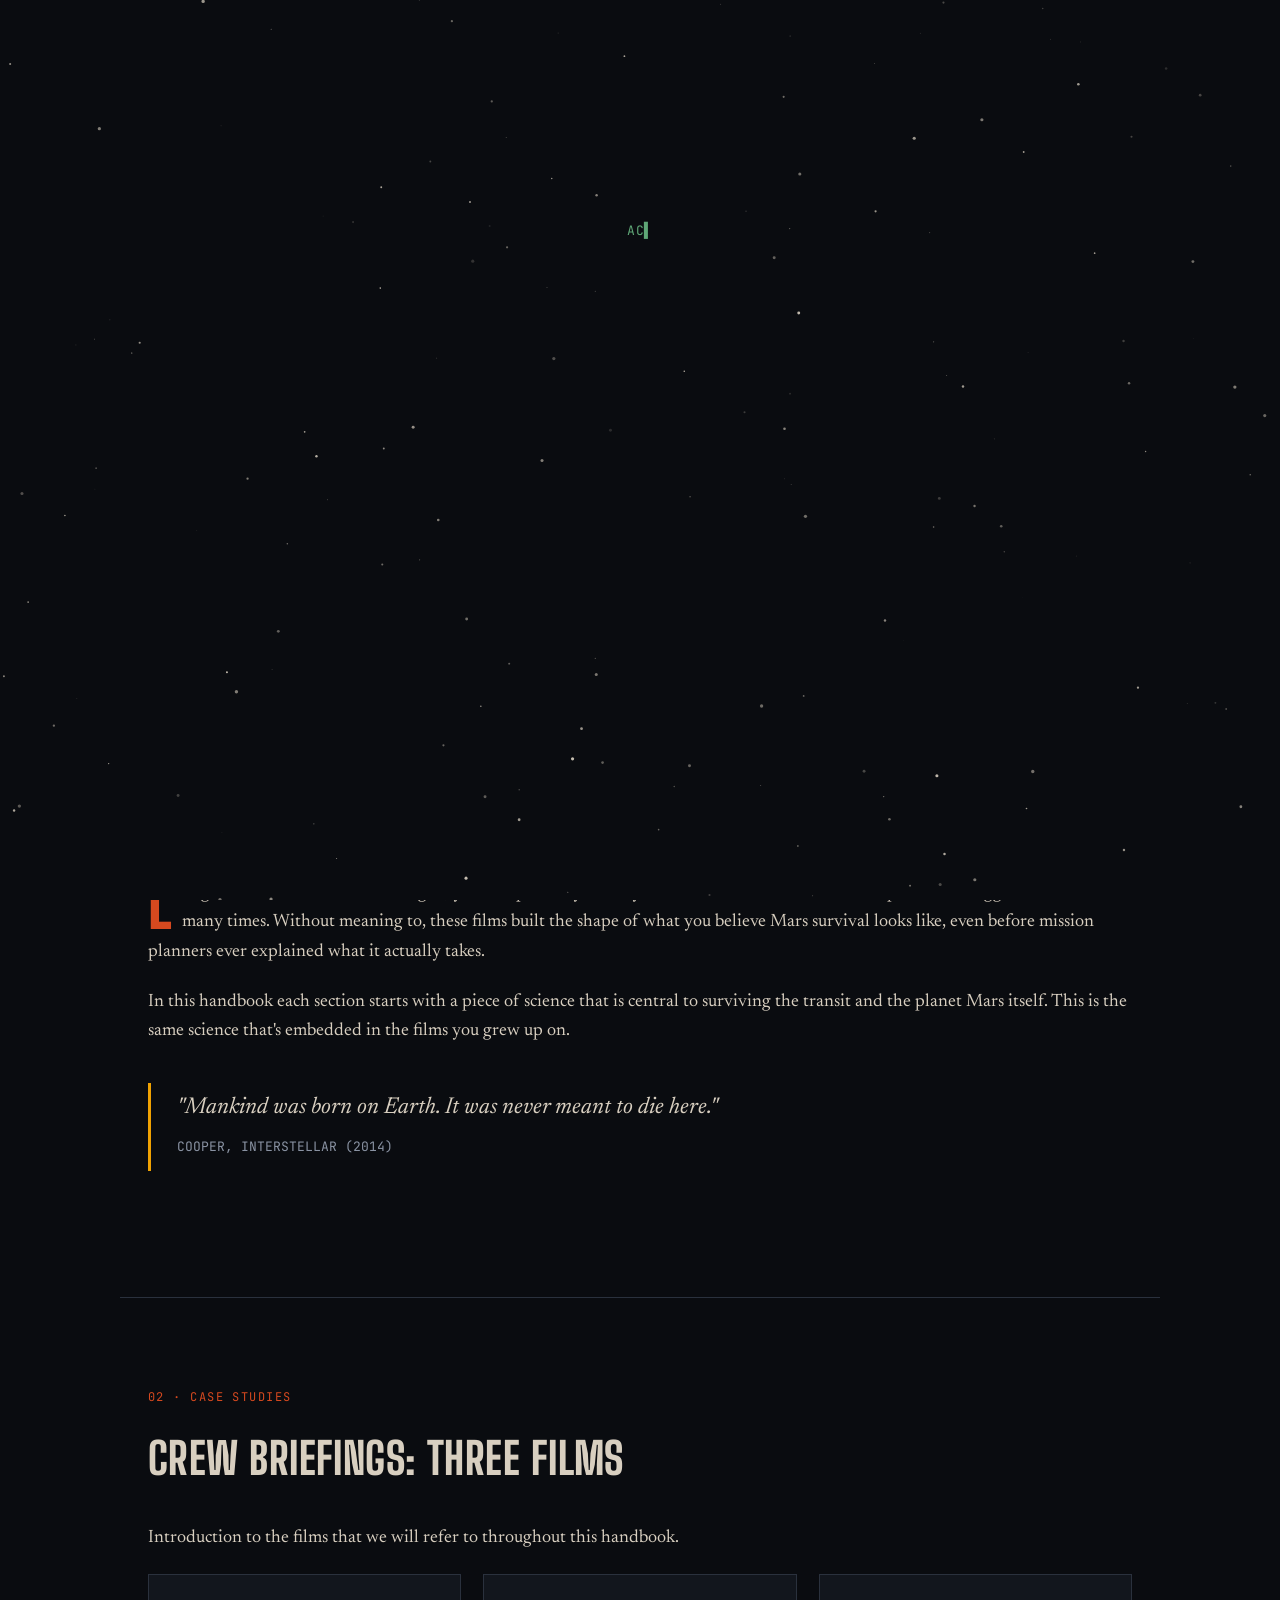
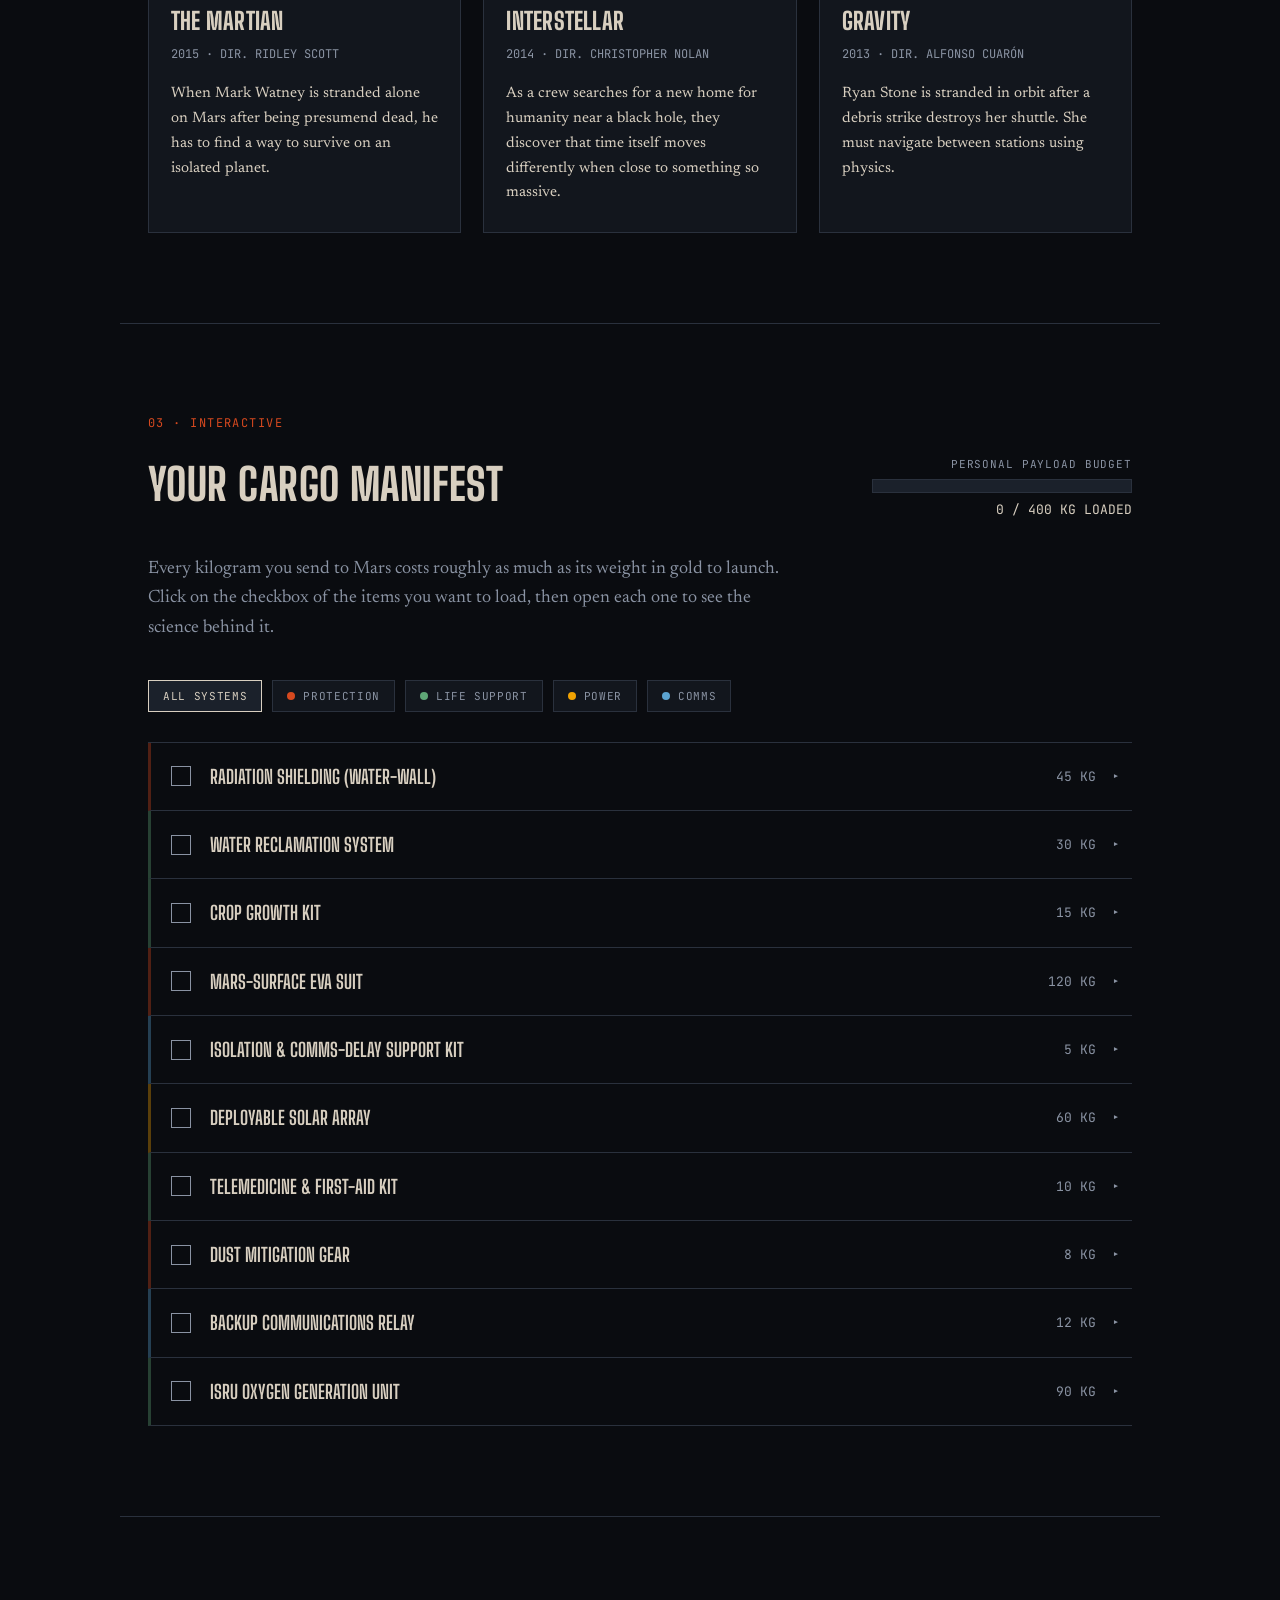
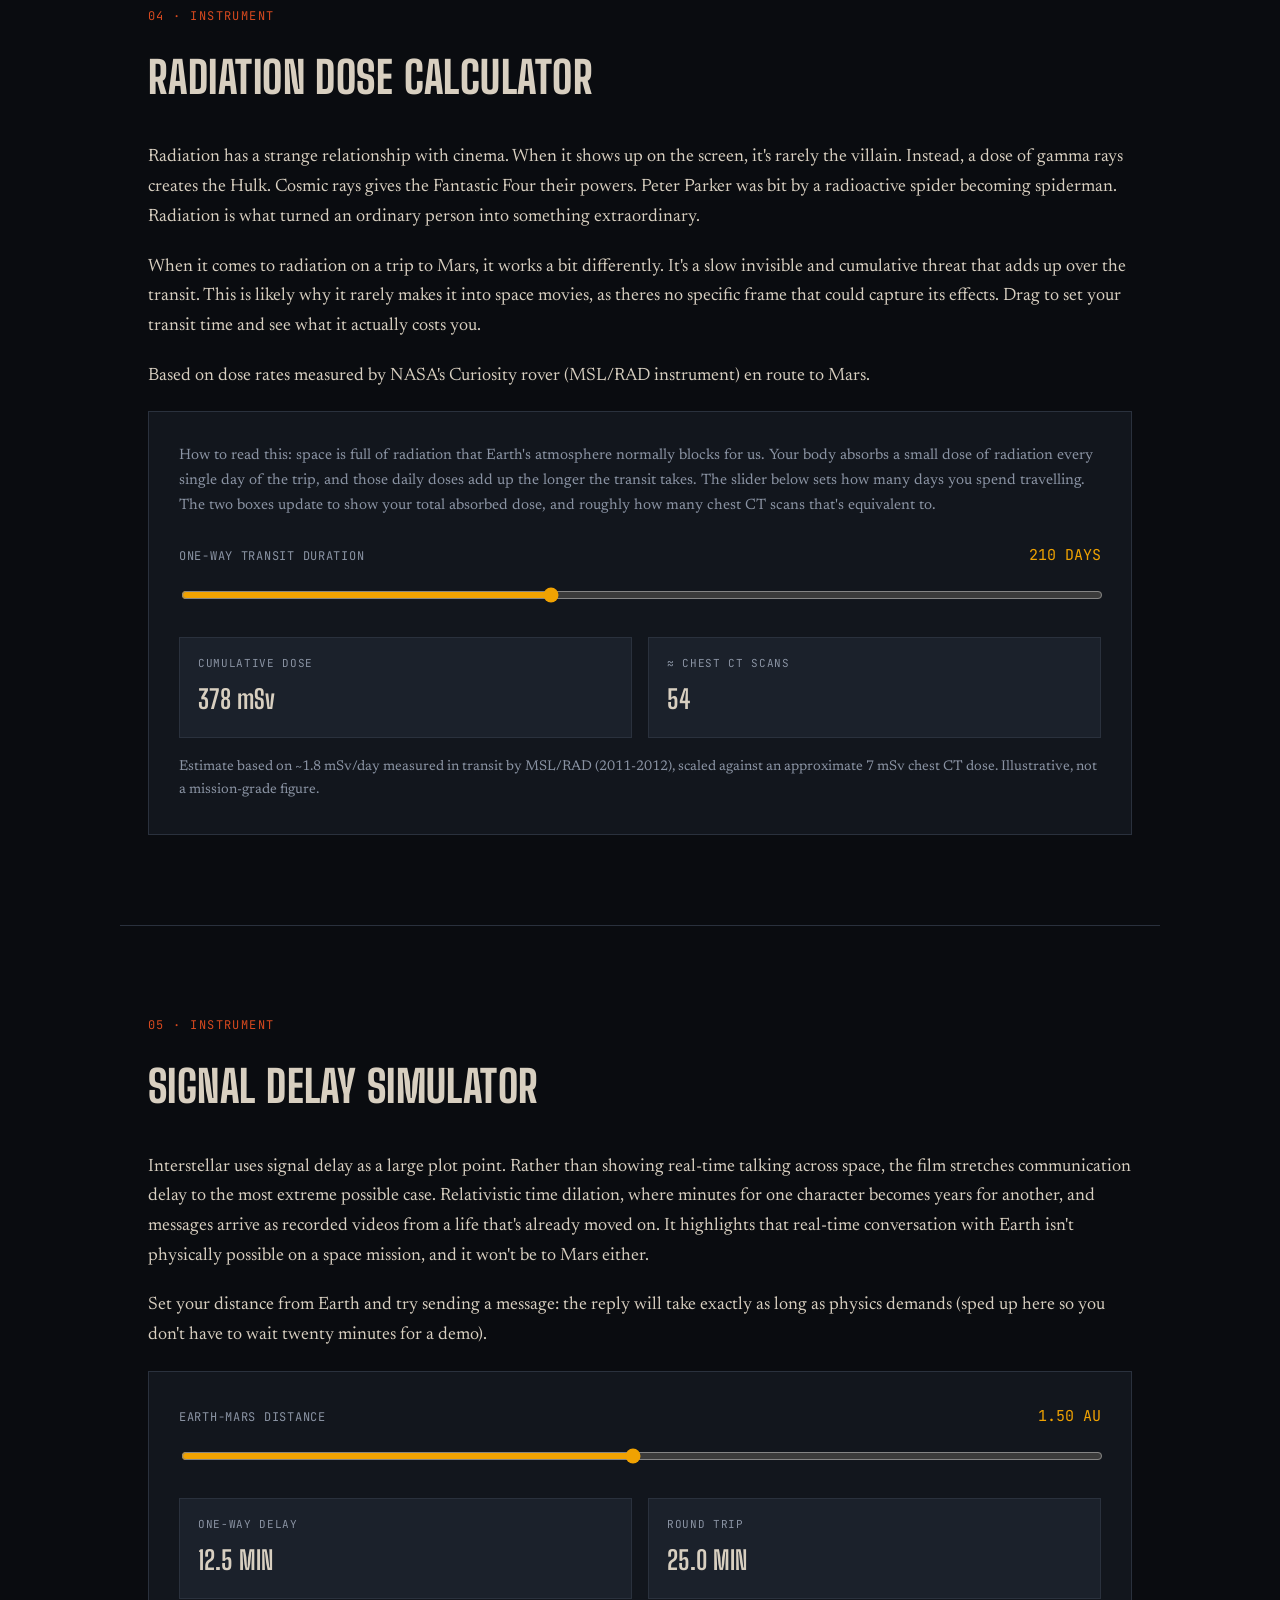
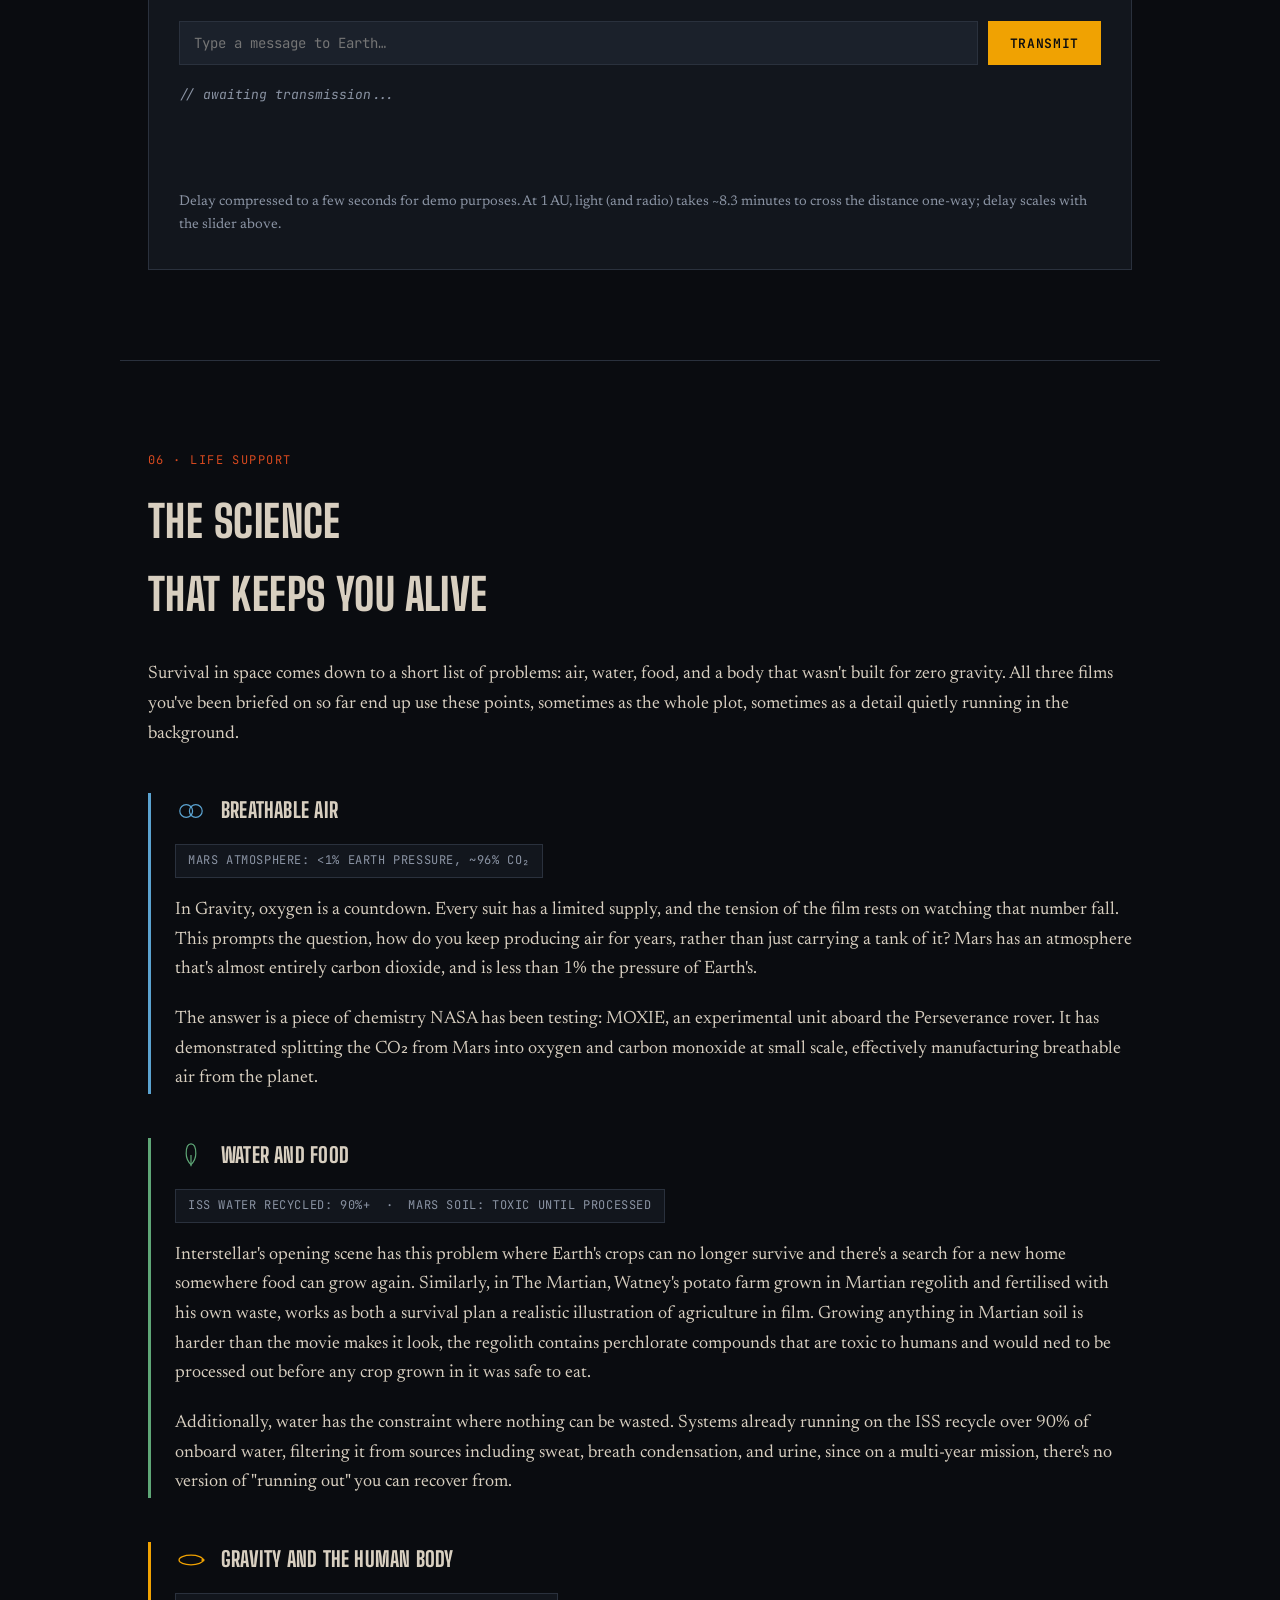
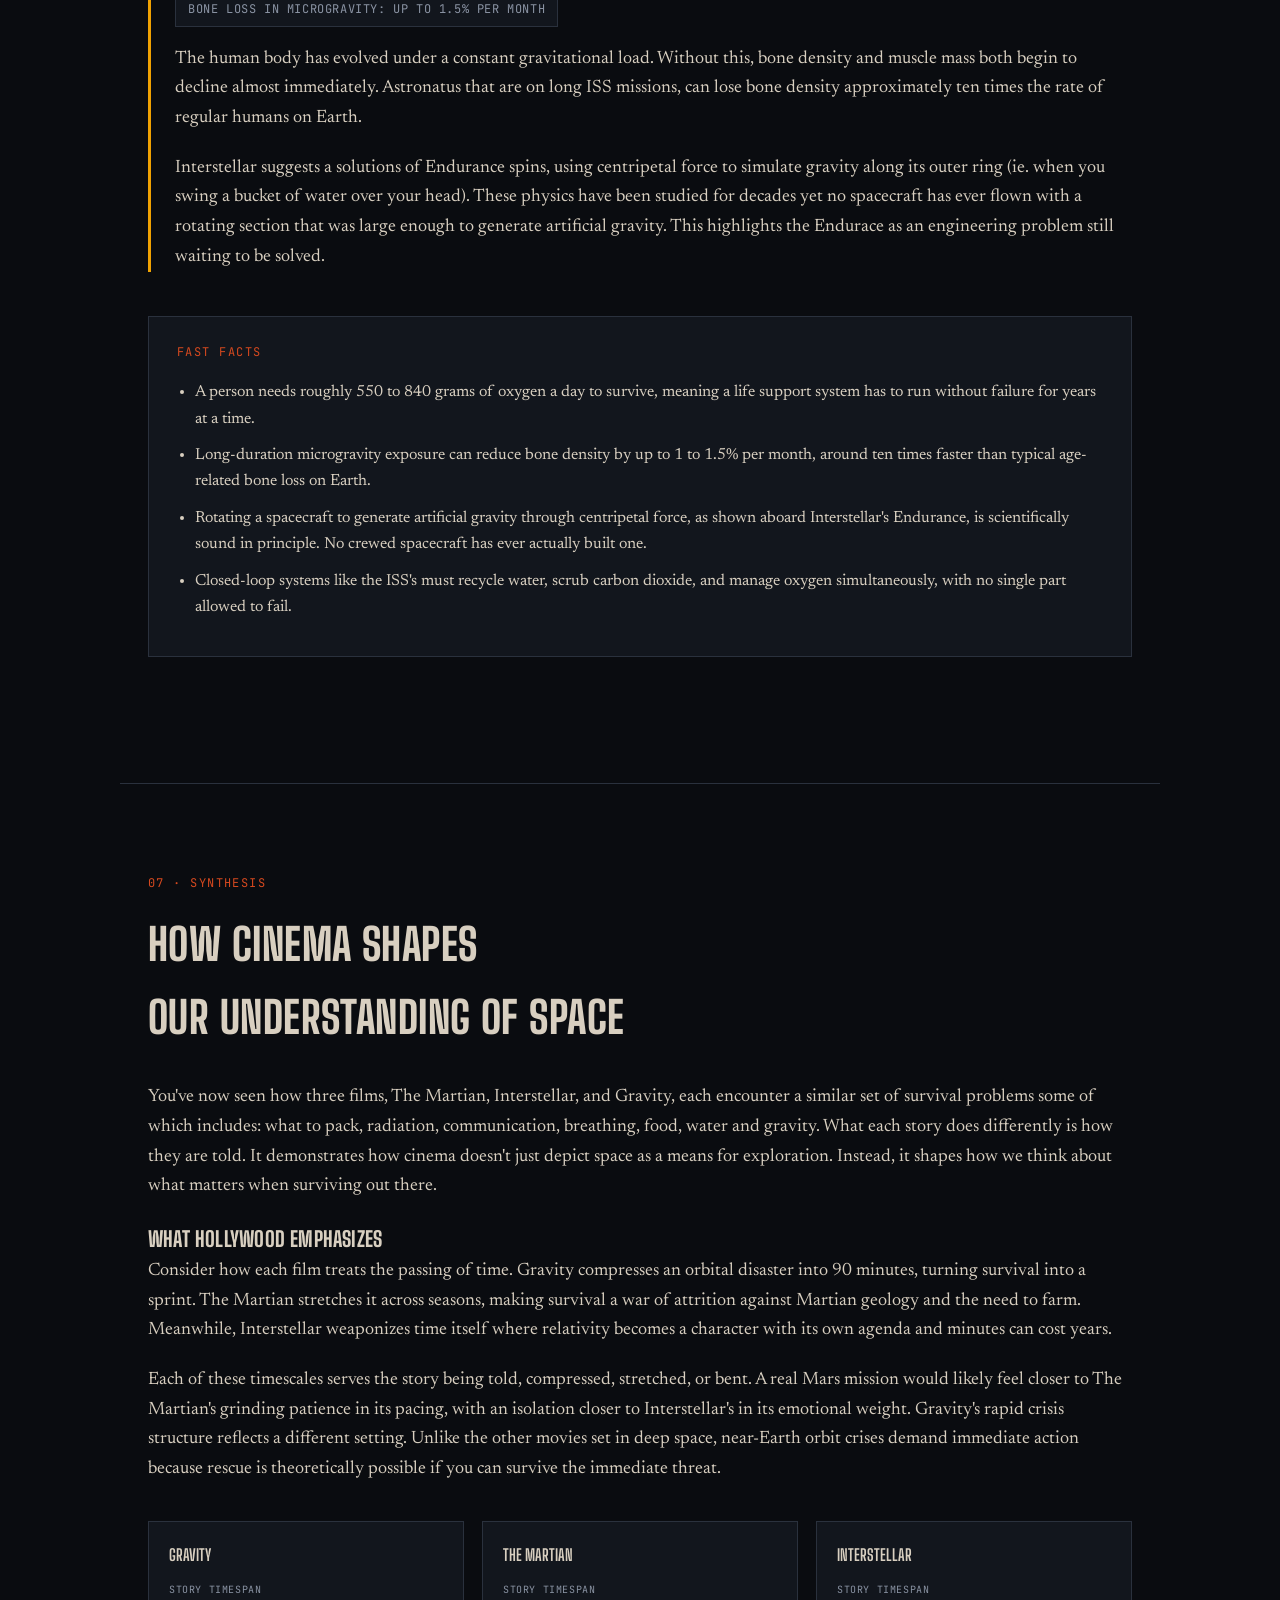
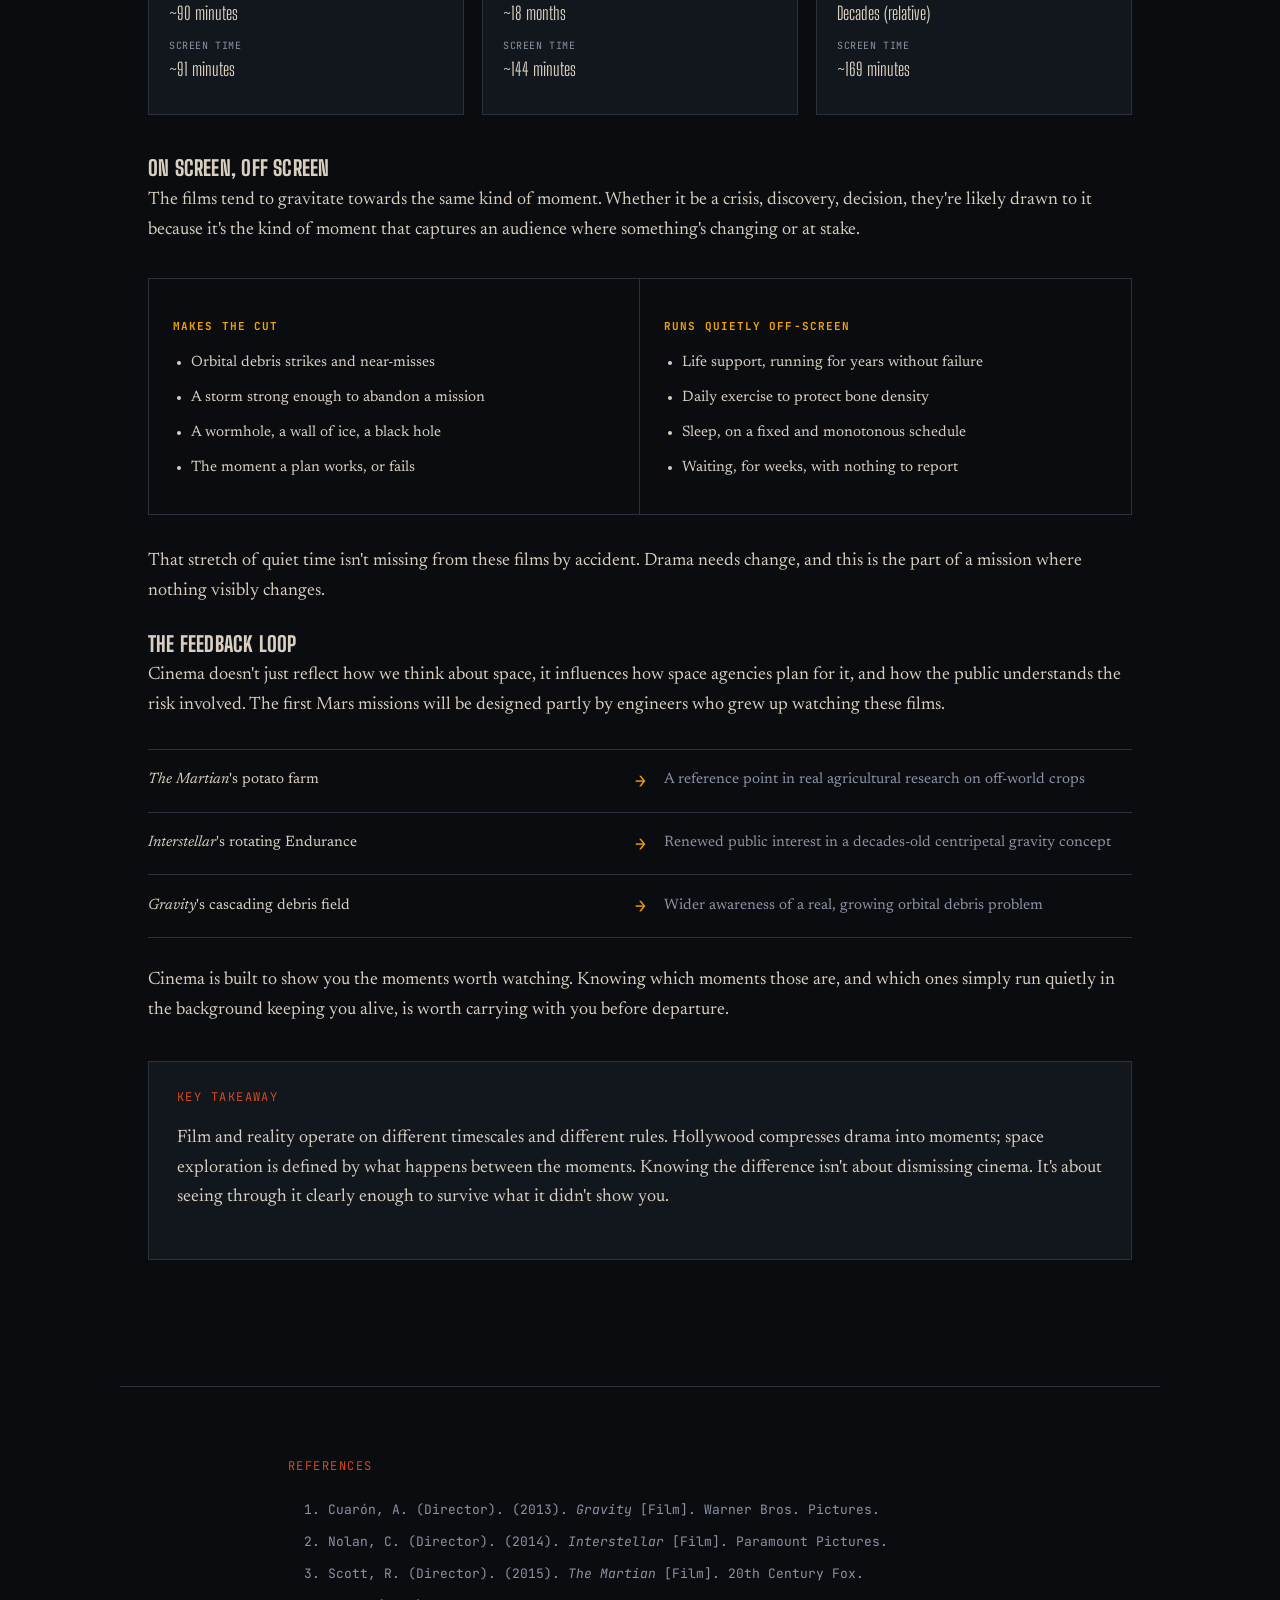
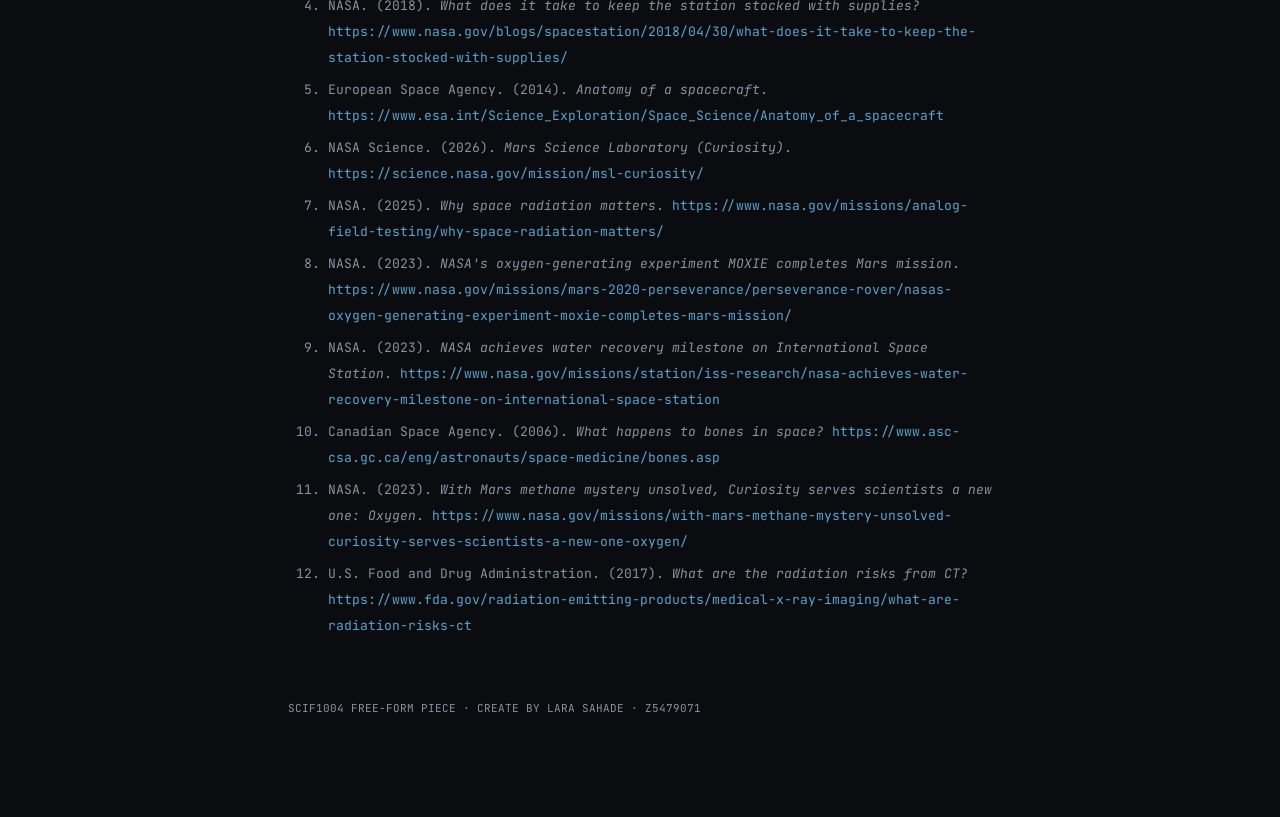
==== commit 5aed42d5: "Fixed typos" ====
--- a/index.html
+++ b/index.html
@@ -102,8 +102,8 @@
           <h3>The Martian</h3>
           <div class="film-year">2015 · DIR. RIDLEY SCOTT</div>
           <p>
-            When Mark Watney is standed alone on Mars after being presumend
-            dead, he has to find a way to sruvive on an isolated planet.
+            When Mark Watney is stranded alone on Mars after being presumend
+            dead, he has to find a way to survive on an isolated planet.
           </p>
         </div>
         <div class="film-card">
@@ -120,7 +120,7 @@
           <div class="film-year">2013 · DIR. ALFONSO CUARÓN</div>
           <p>
             Ryan Stone is stranded in orbit after a debris strike destroys her
-            shuttle. She had to navigate between stations using physics.
+            shuttle. She must navigate between stations using physics.
           </p>
         </div>
       </div>
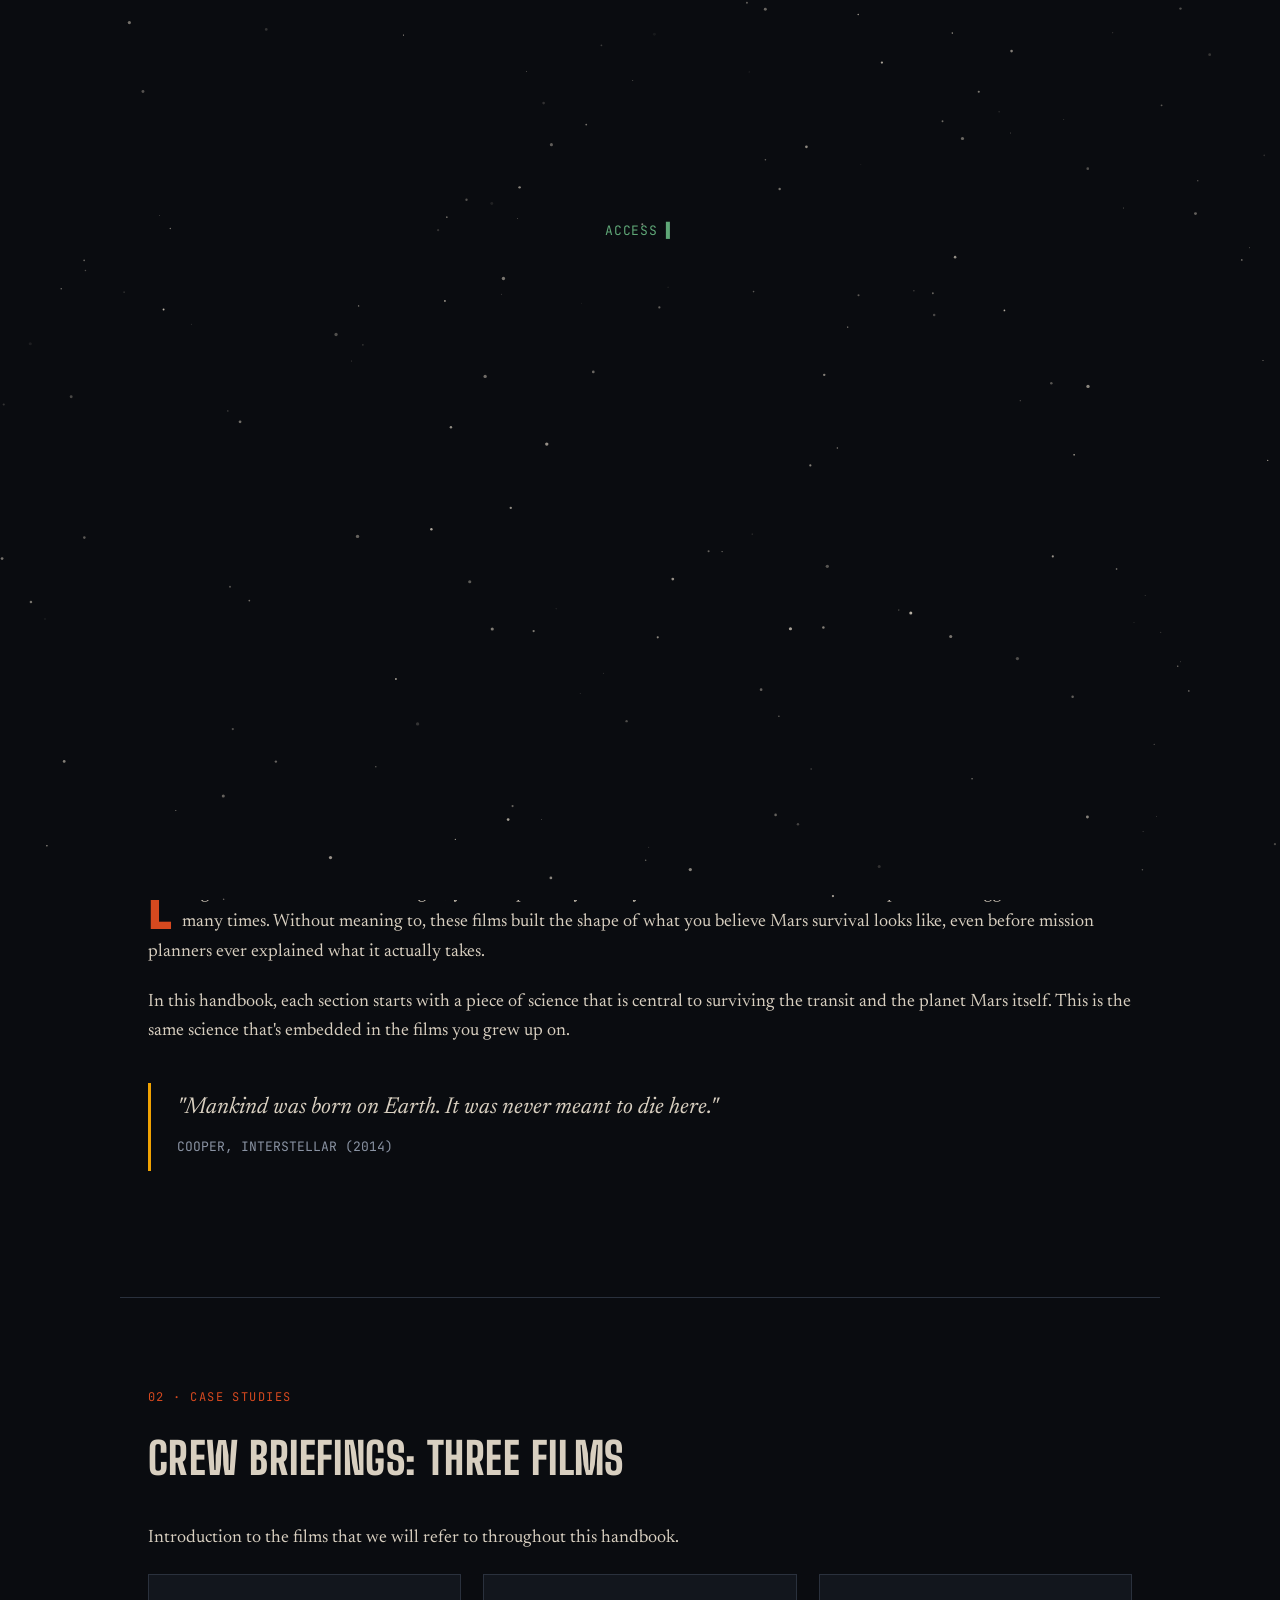
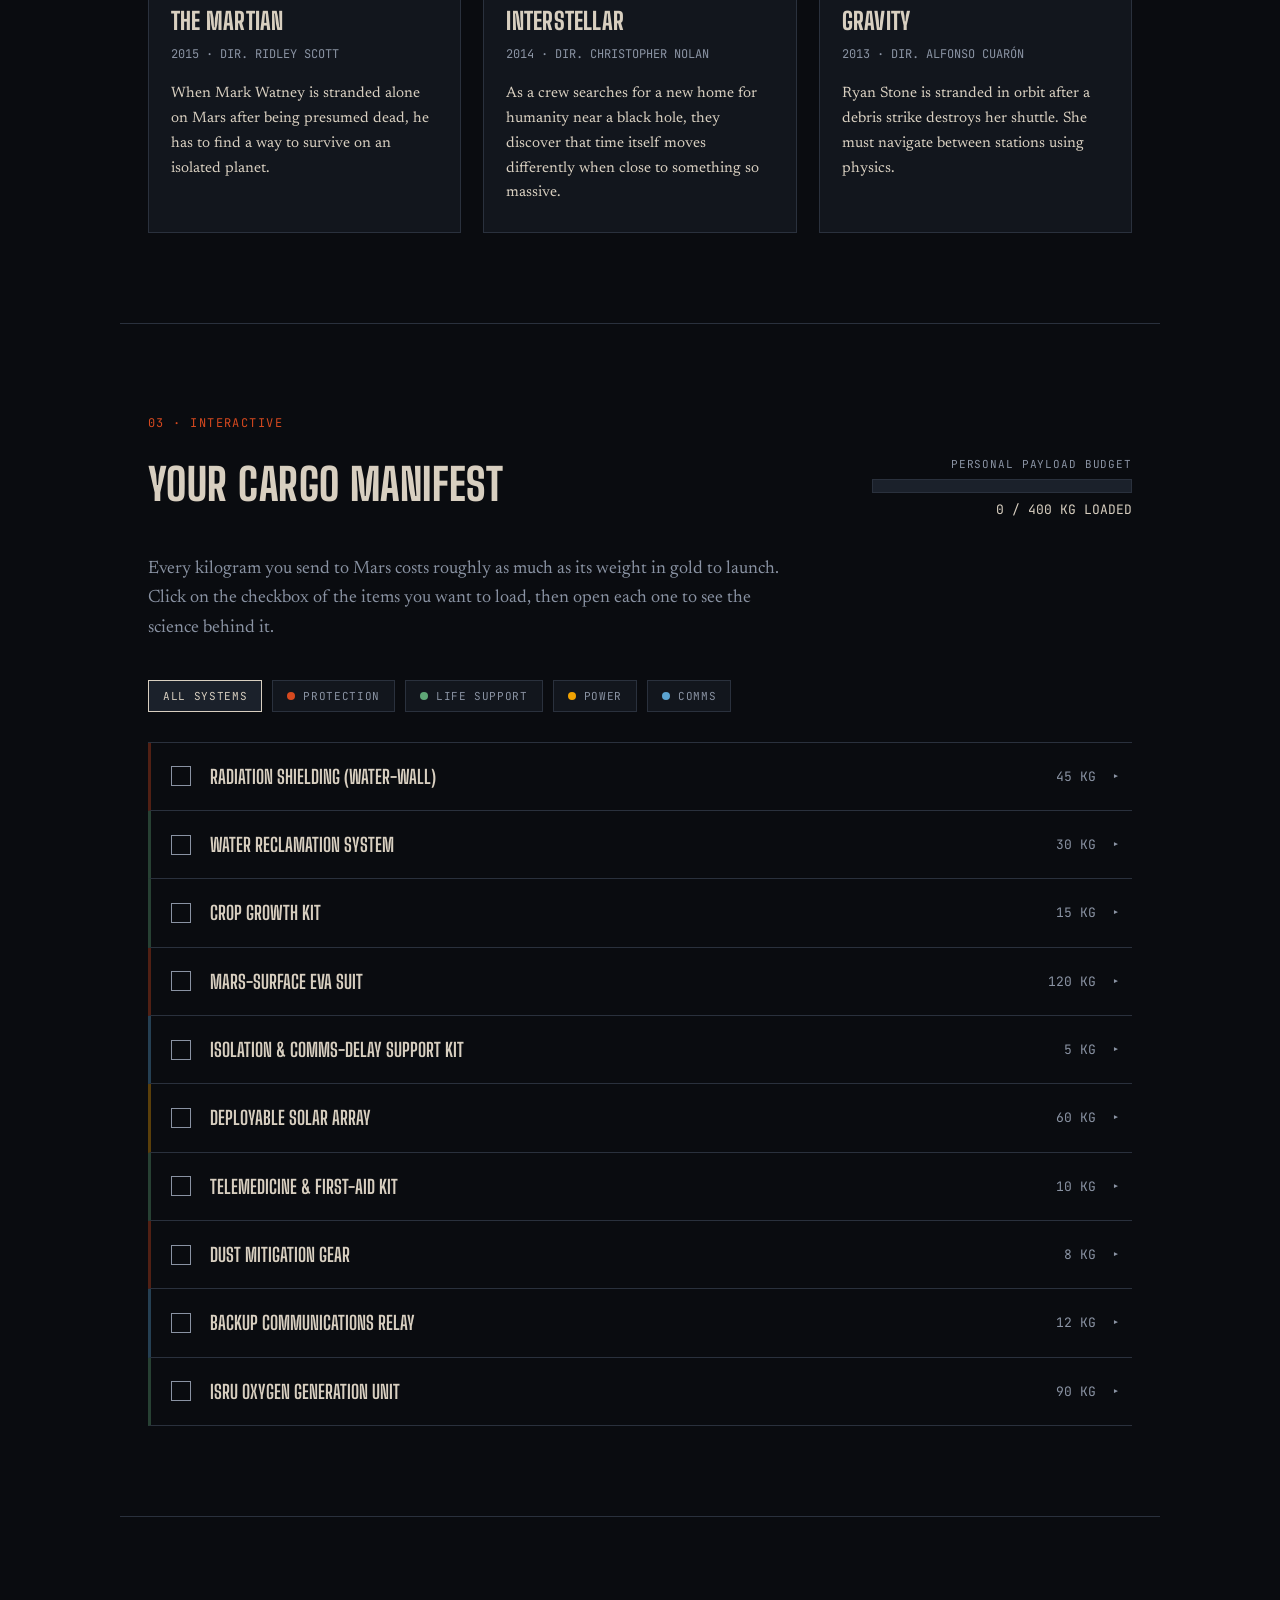
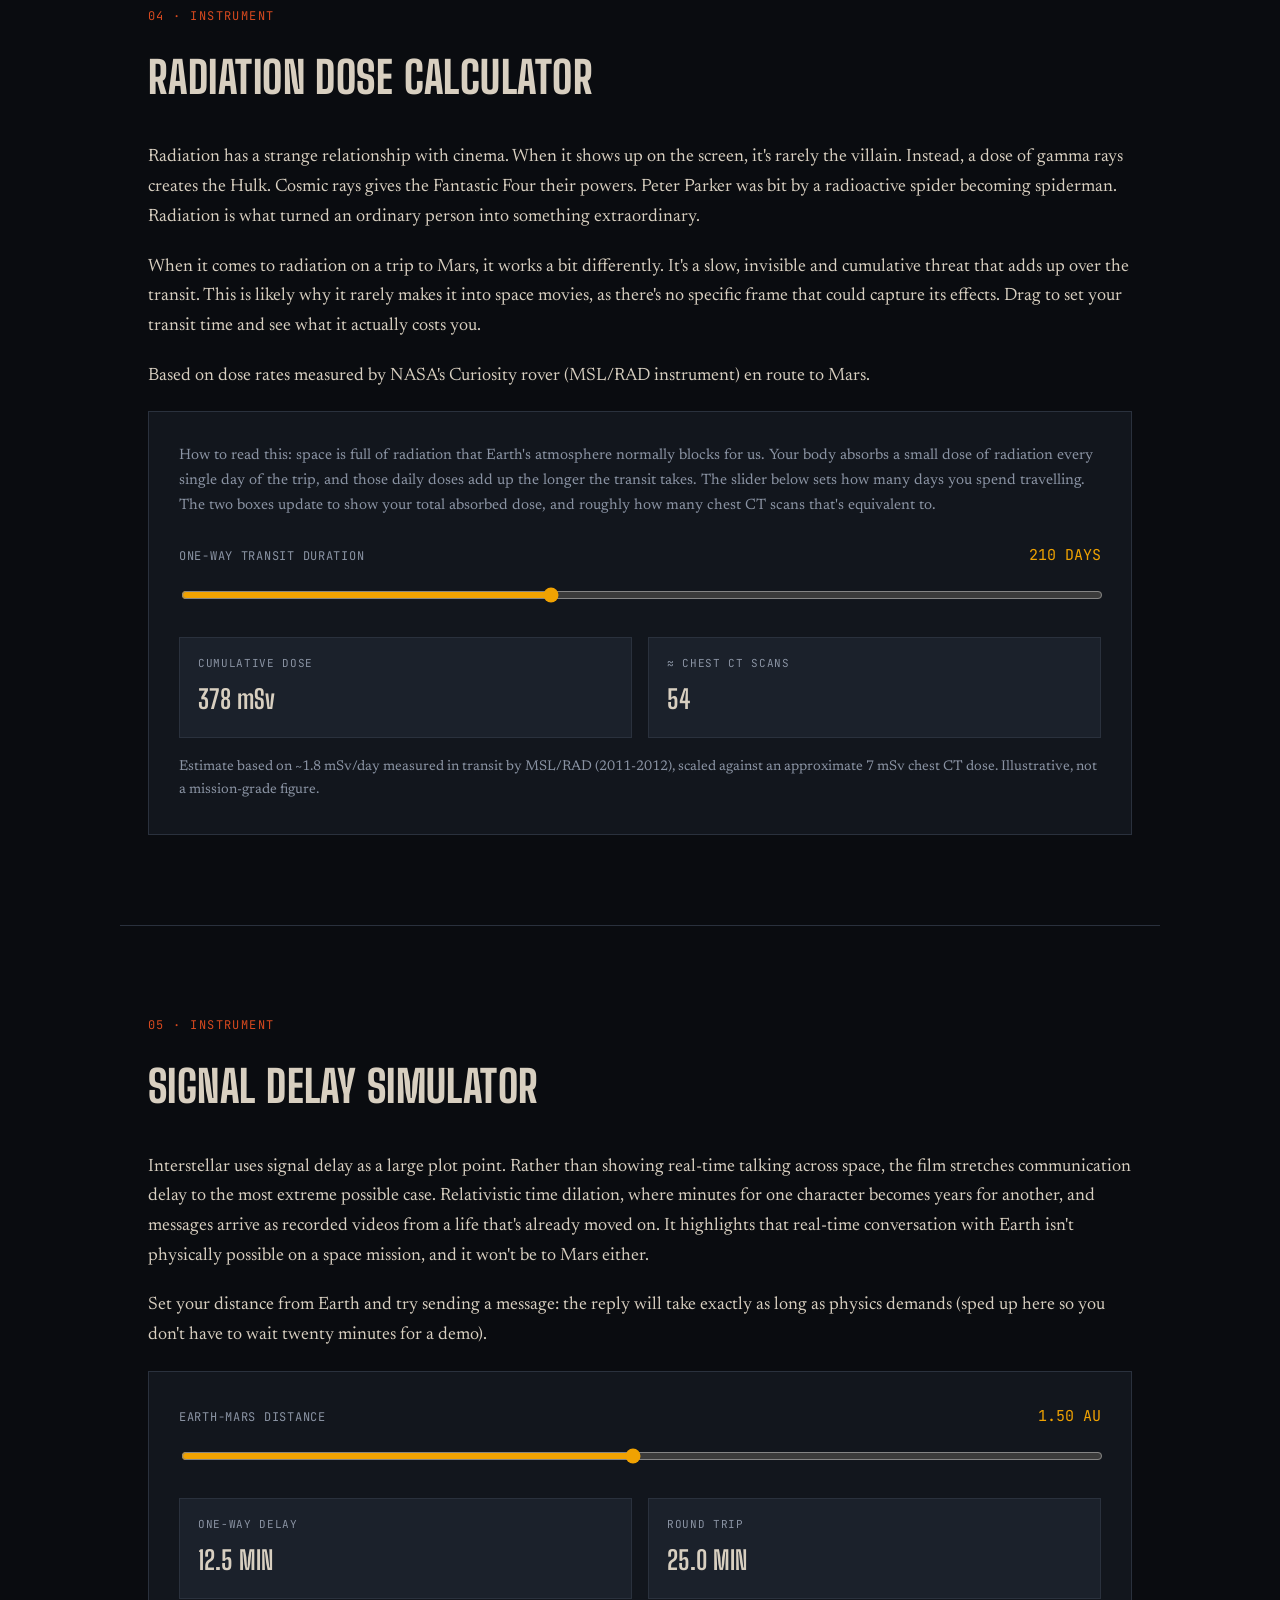
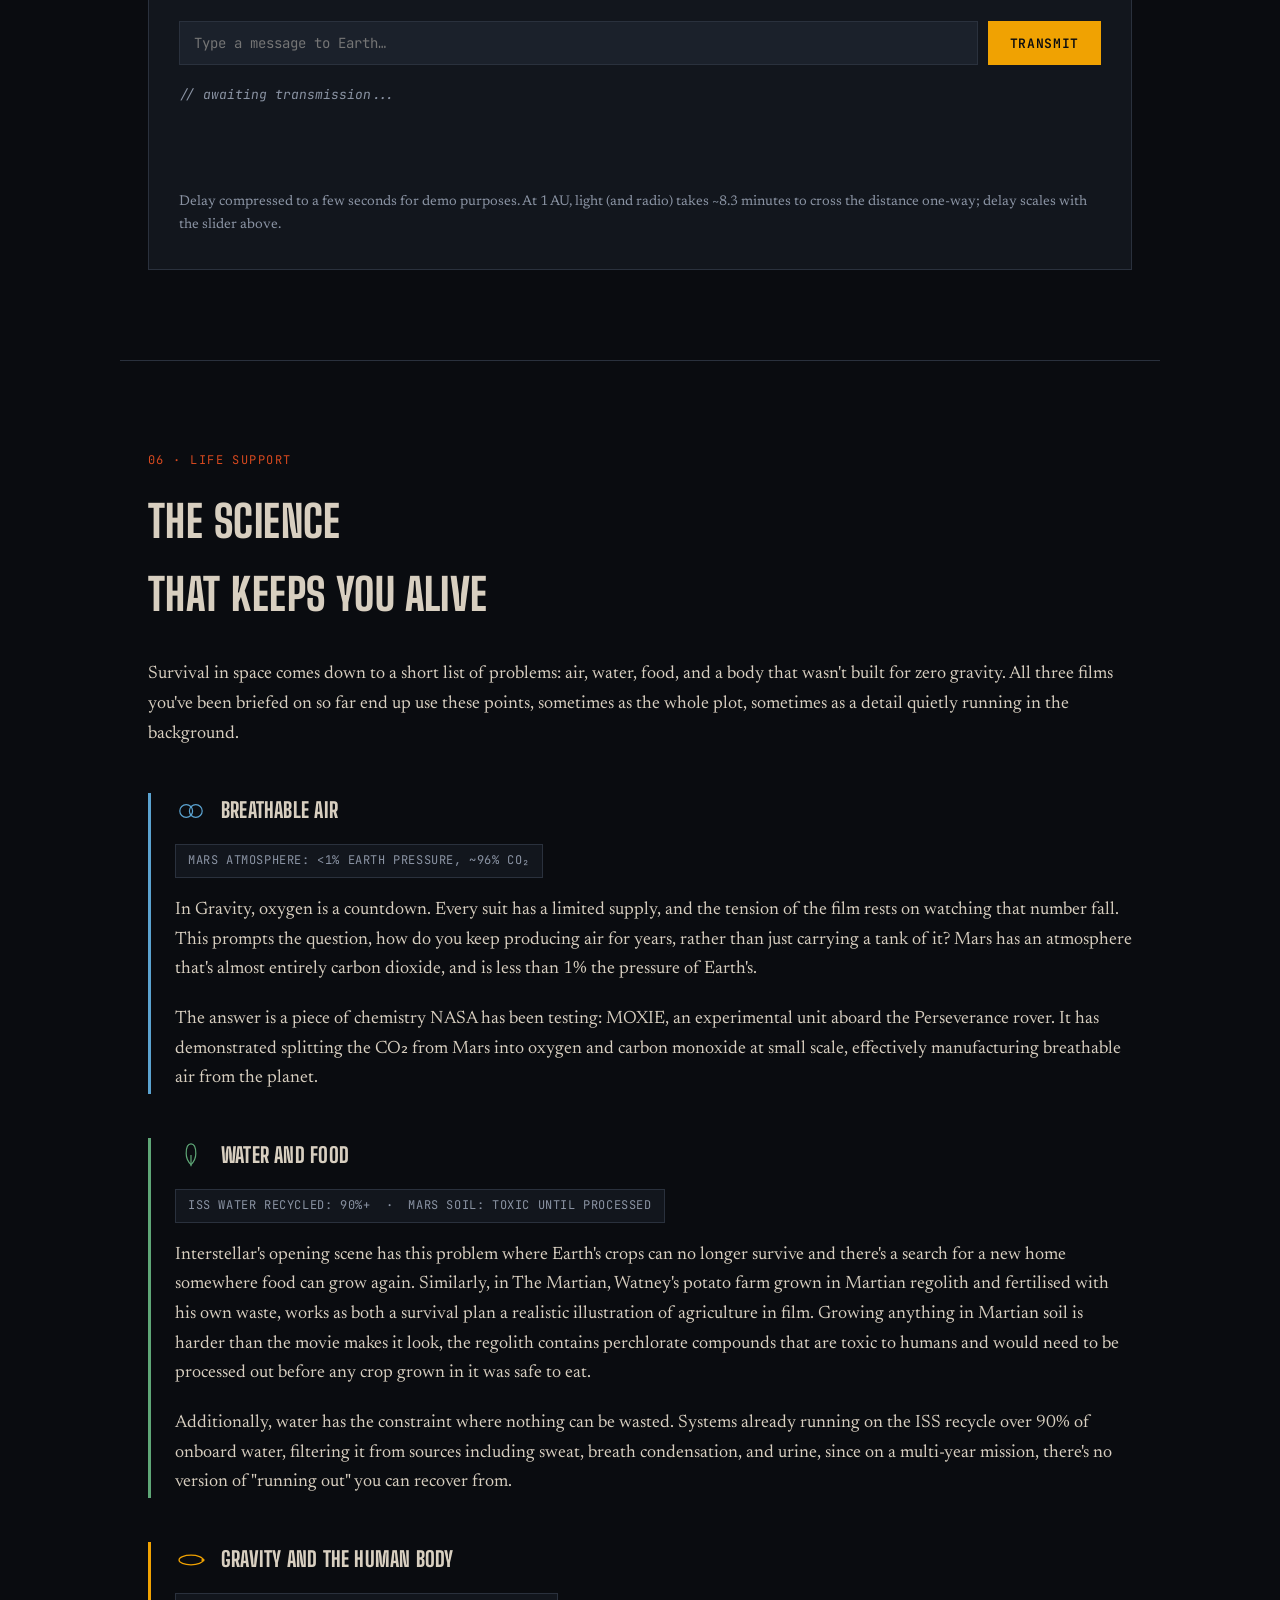
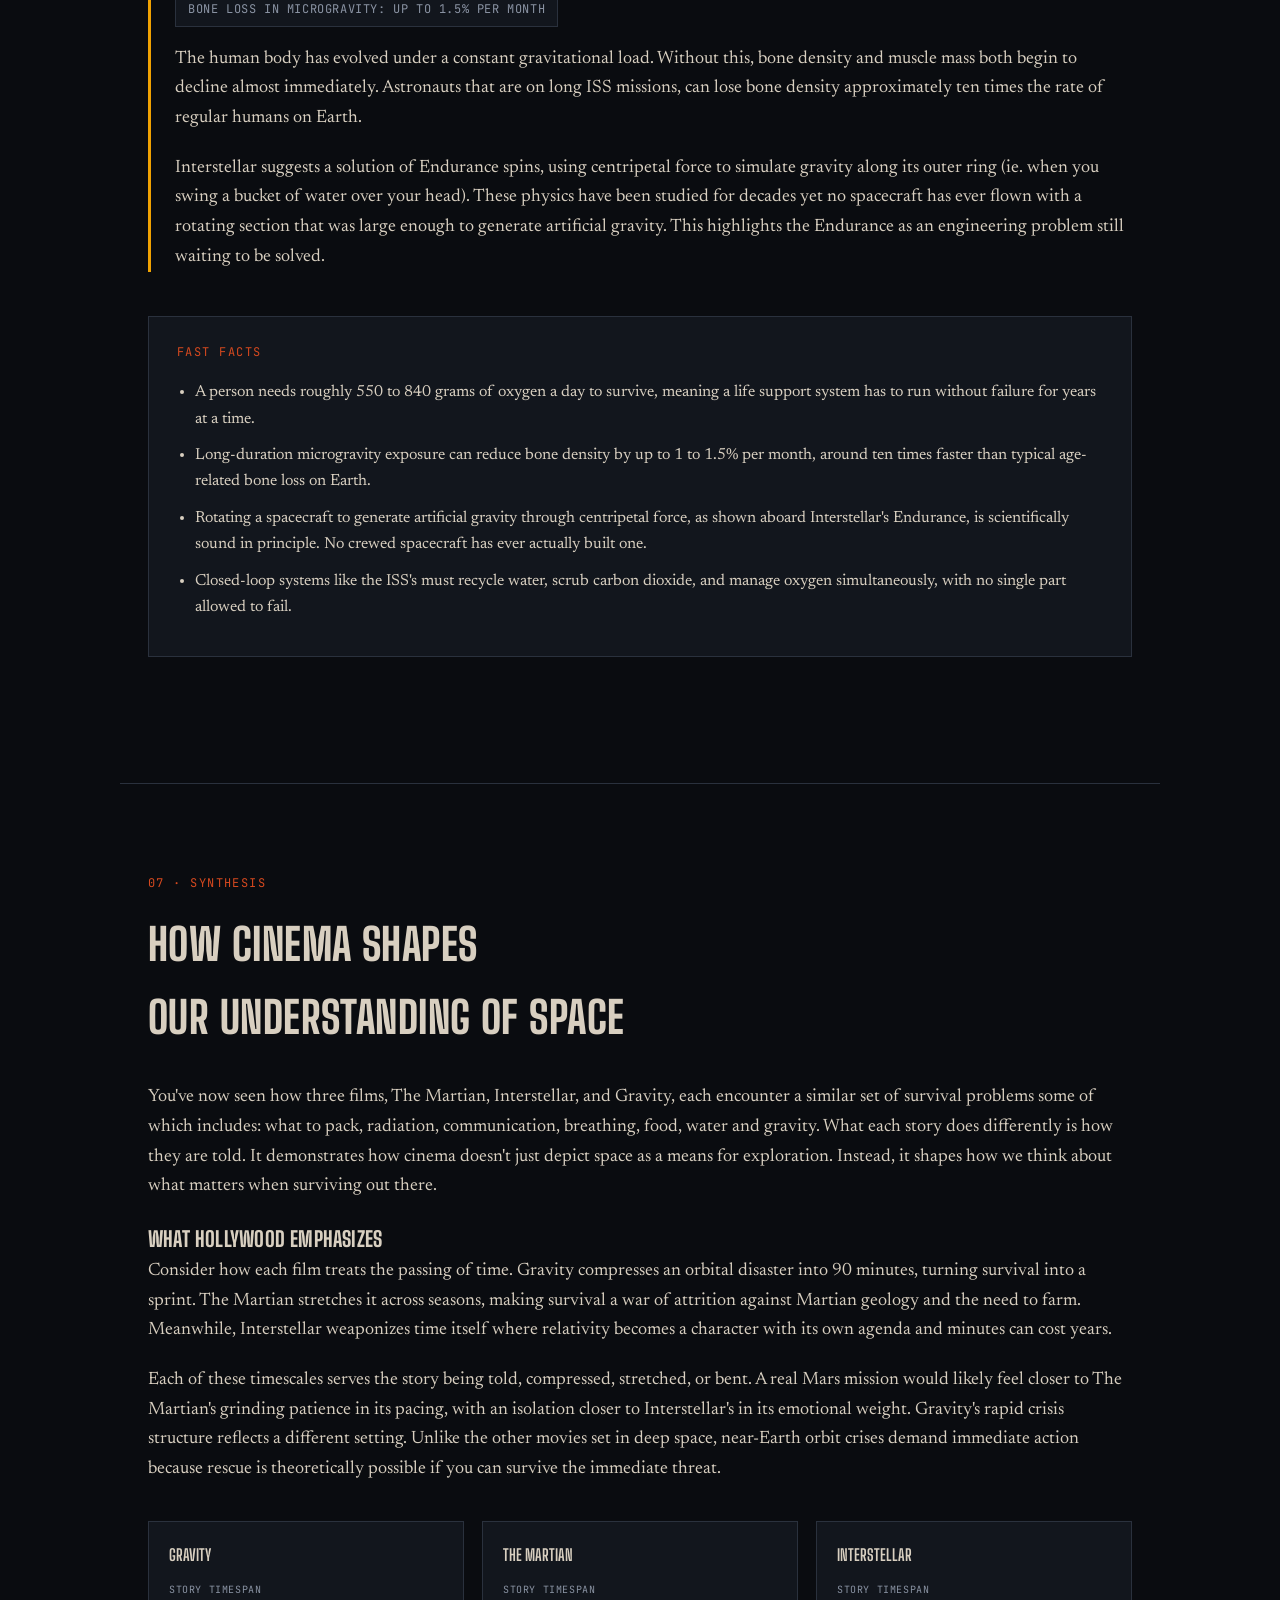
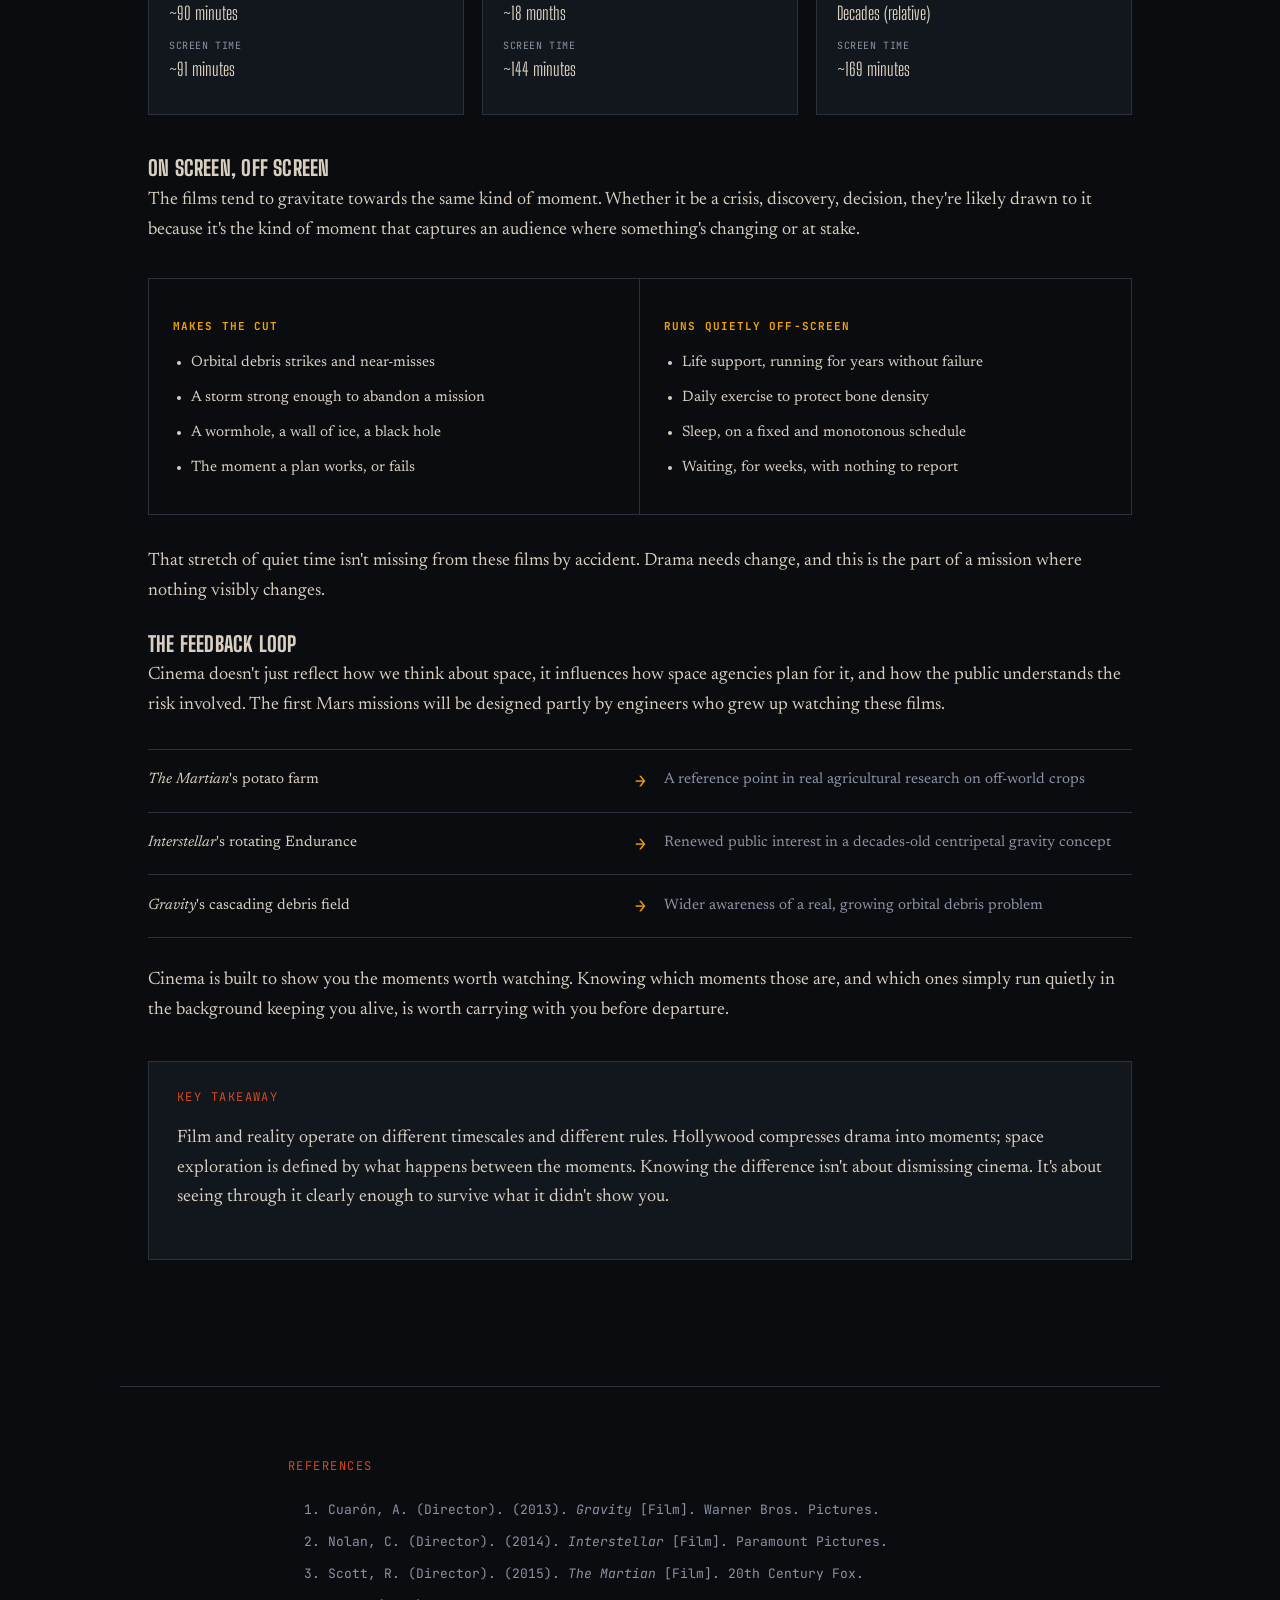
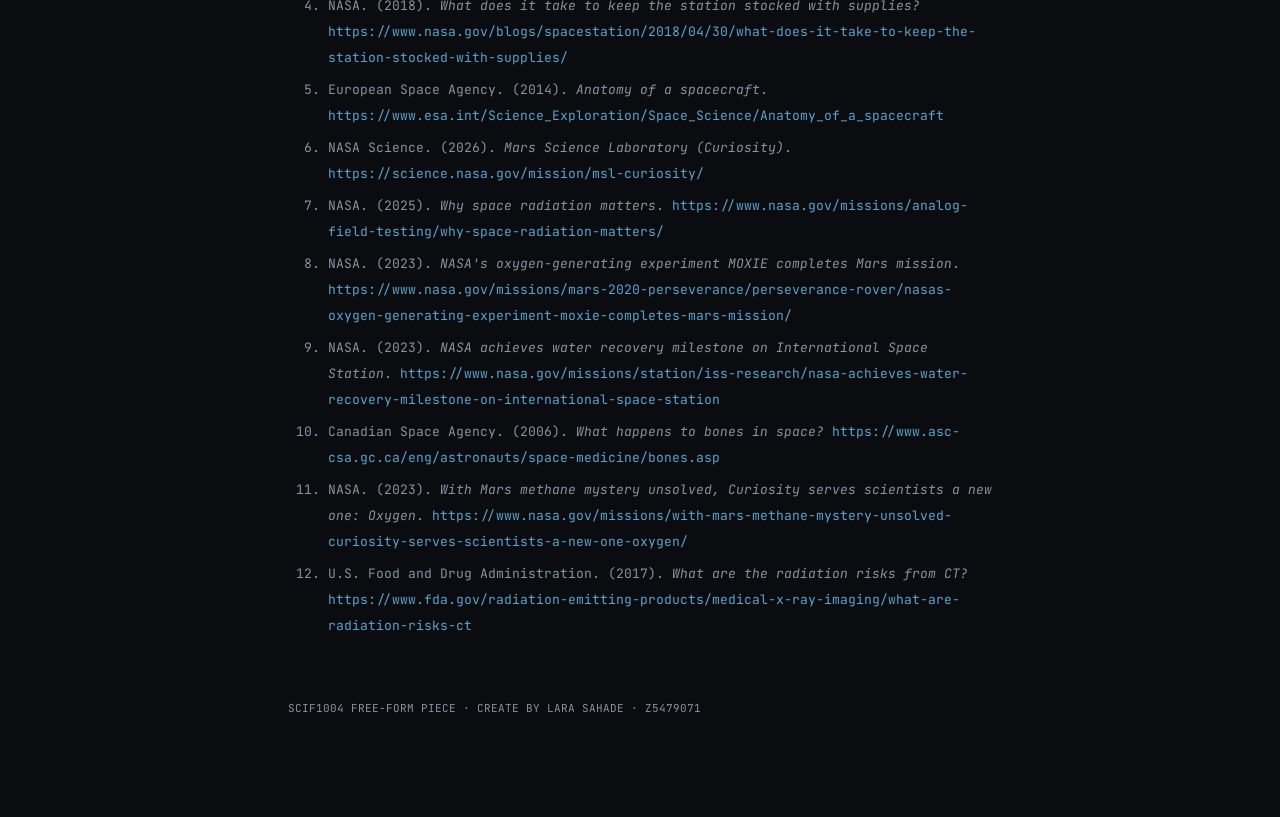
==== commit 81c02922: "Fixed grammatical errors" ====
--- a/index.html
+++ b/index.html
@@ -76,7 +76,7 @@
         actually takes.
       </p>
       <p>
-        In this handbook each section starts with a piece of science that is
+        In this handbook, each section starts with a piece of science that is
         central to surviving the transit and the planet Mars itself. This is the
         same science that's embedded in the films you grew up on.
       </p>
@@ -102,7 +102,7 @@
           <h3>The Martian</h3>
           <div class="film-year">2015 · DIR. RIDLEY SCOTT</div>
           <p>
-            When Mark Watney is stranded alone on Mars after being presumend
+            When Mark Watney is stranded alone on Mars after being presumed
             dead, he has to find a way to survive on an isolated planet.
           </p>
         </div>
@@ -191,9 +191,9 @@
 
       <p>
         When it comes to radiation on a trip to Mars, it works a bit
-        differently. It's a slow invisible and cumulative threat that adds up
+        differently. It's a slow, invisible and cumulative threat that adds up
         over the transit. This is likely why it rarely makes it into space
-        movies, as theres no specific frame that could capture its effects. Drag
+        movies, as there's no specific frame that could capture its effects. Drag
         to set your transit time and see what it actually costs you.
       </p>
 
@@ -394,7 +394,7 @@
           survival plan a realistic illustration of agriculture in film. Growing
           anything in Martian soil is harder than the movie makes it look, the
           regolith contains perchlorate compounds that are toxic to humans and
-          would ned to be processed out before any crop grown in it was safe to
+          would need to be processed out before any crop grown in it was safe to
           eat.
         </p>
 
@@ -427,18 +427,18 @@
         <p>
           The human body has evolved under a constant gravitational load.
           Without this, bone density and muscle mass both begin to decline
-          almost immediately. Astronatus that are on long ISS missions, can lose
+          almost immediately. Astronauts that are on long ISS missions, can lose
           bone density approximately ten times the rate of regular humans on
           Earth.
         </p>
 
         <p>
-          Interstellar suggests a solutions of Endurance spins, using
+          Interstellar suggests a solution of Endurance spins, using
           centripetal force to simulate gravity along its outer ring (ie. when
           you swing a bucket of water over your head). These physics have been
           studied for decades yet no spacecraft has ever flown with a rotating
           section that was large enough to generate artificial gravity. This
-          highlights the Endurace as an engineering problem still waiting to be
+          highlights the Endurance as an engineering problem still waiting to be
           solved.
         </p>
       </div>
